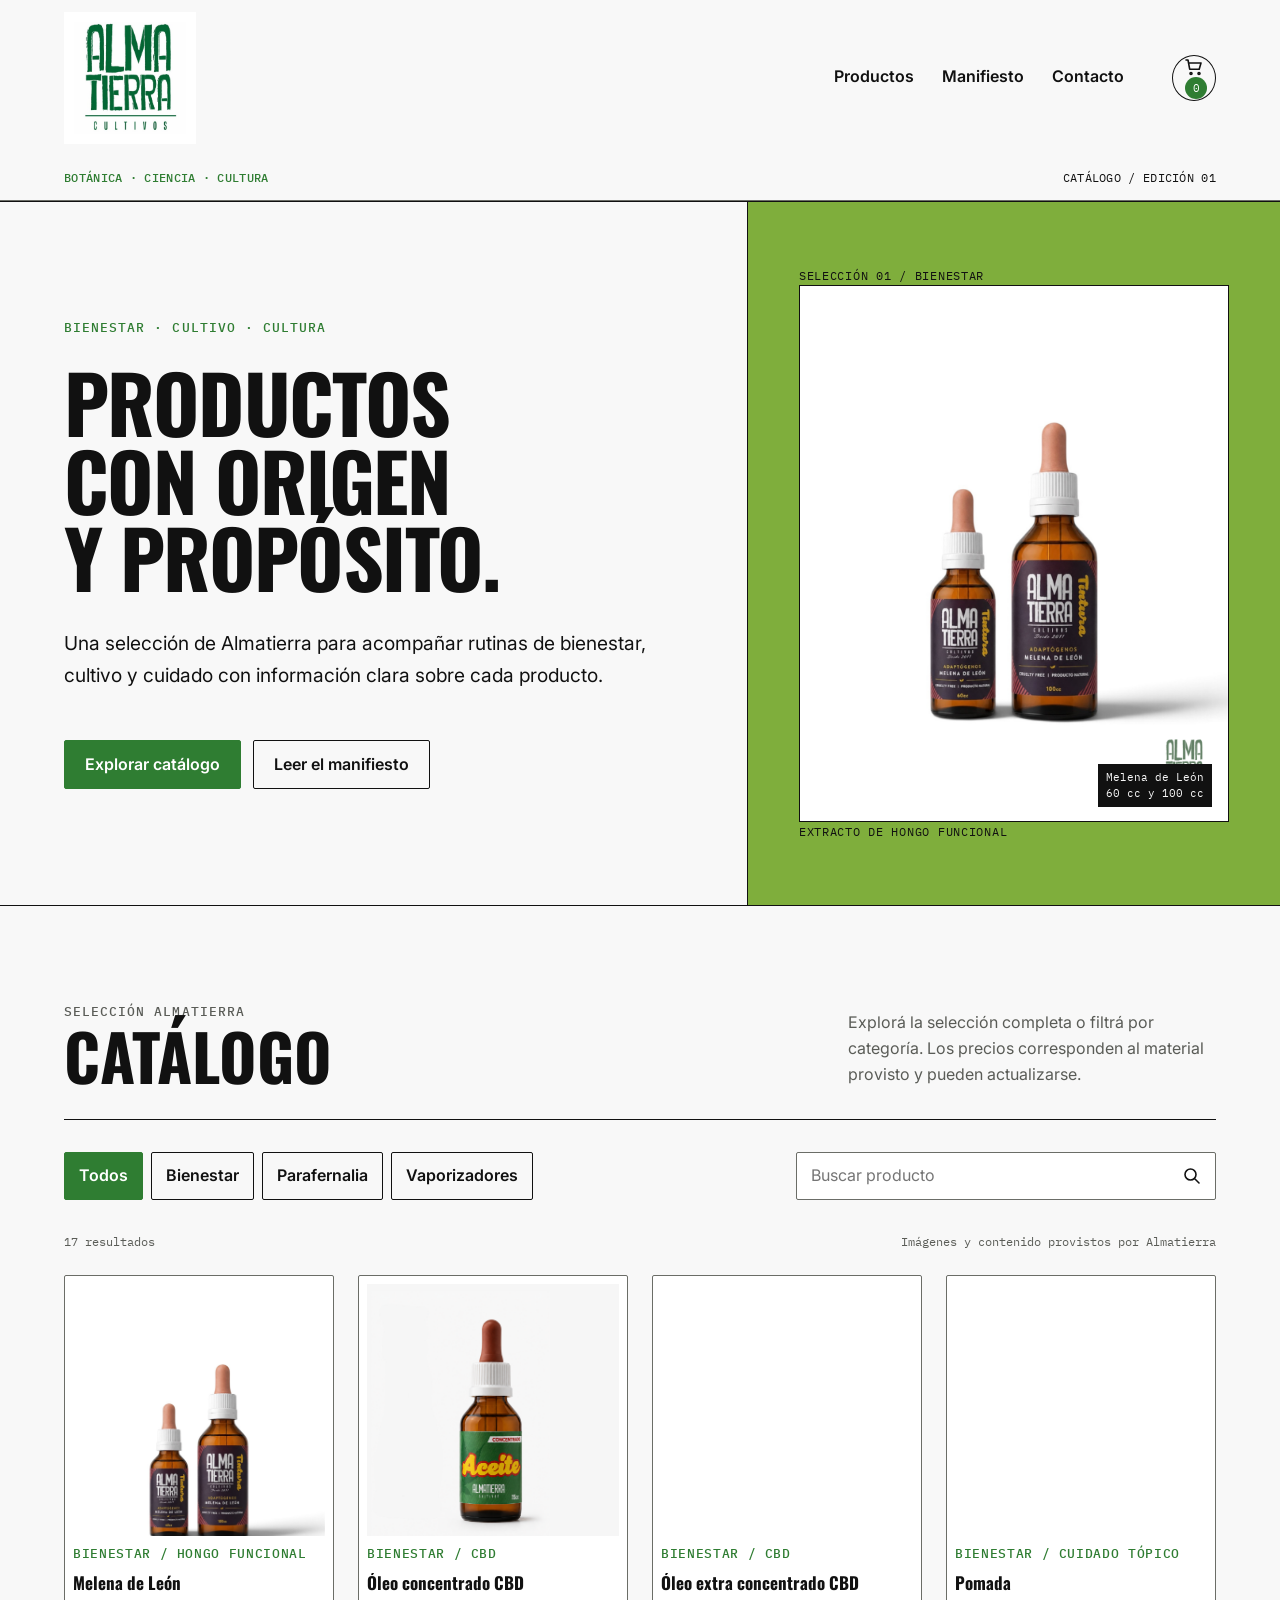
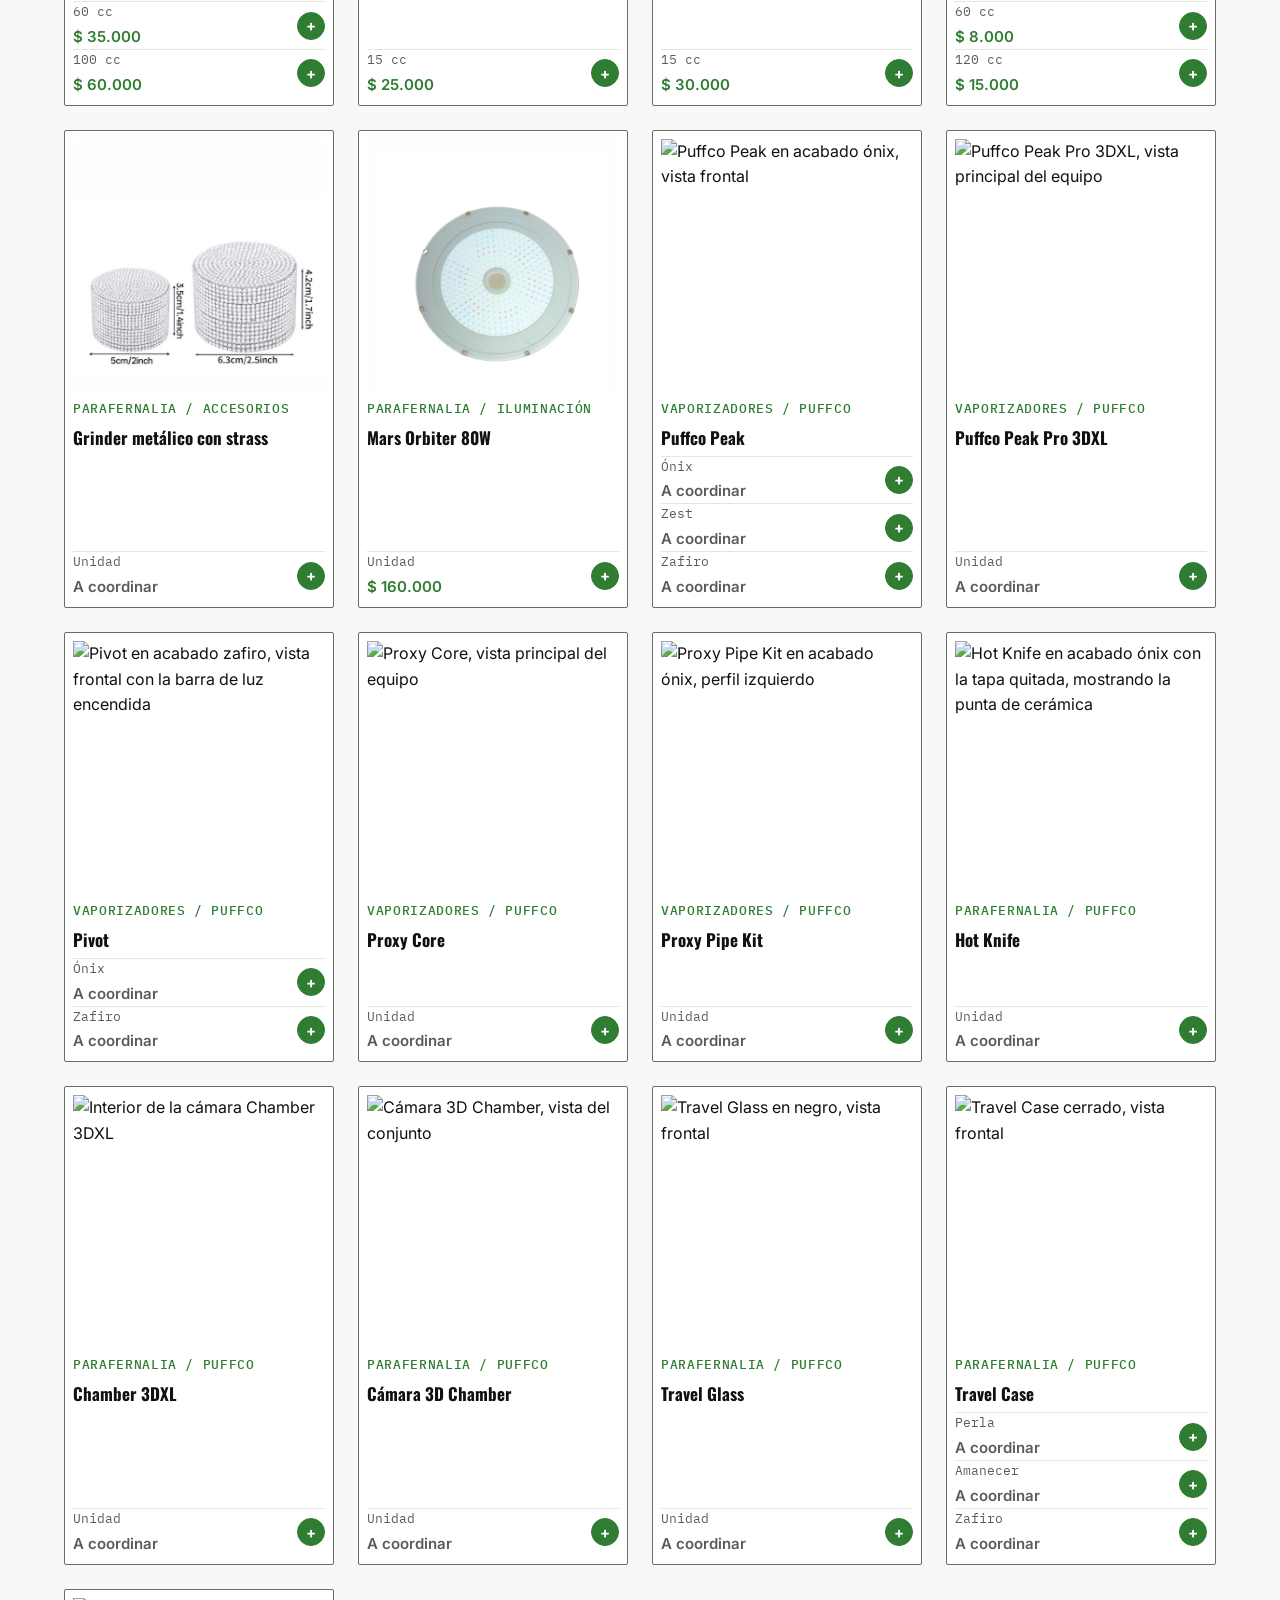
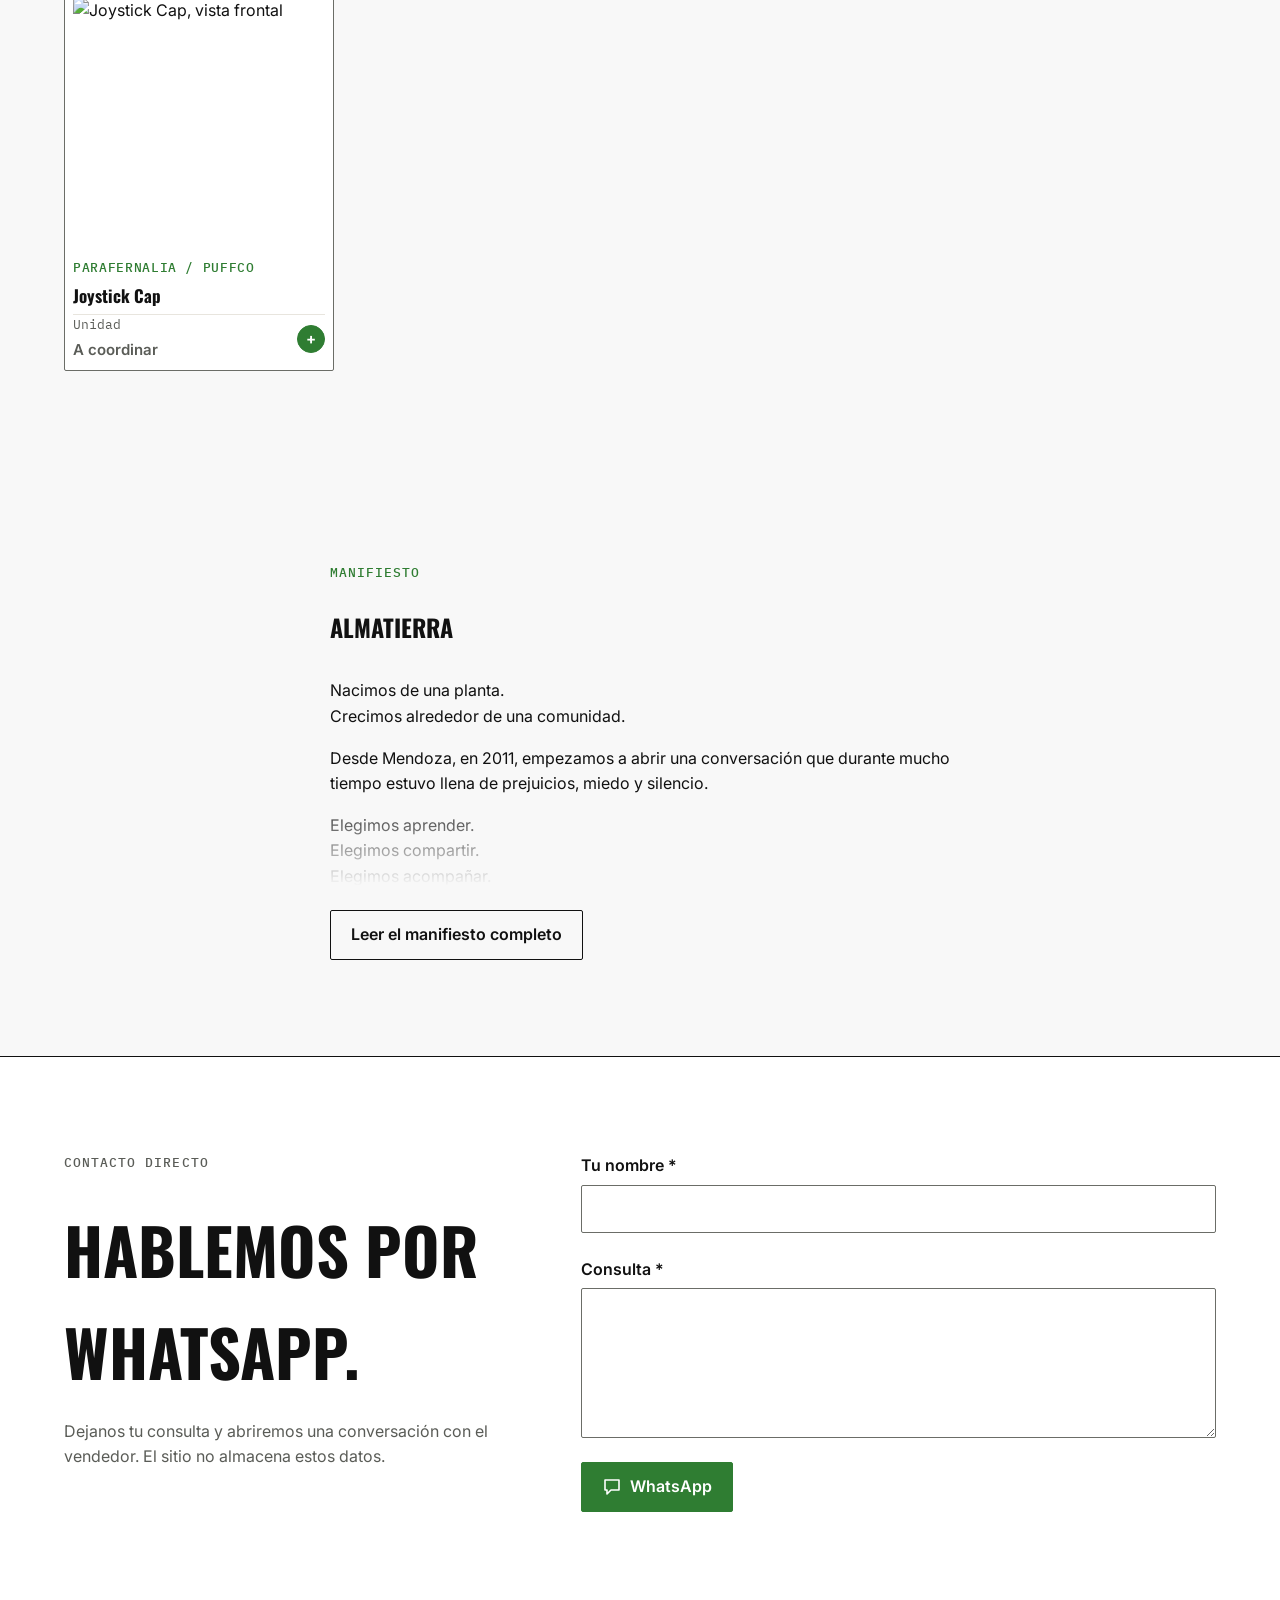
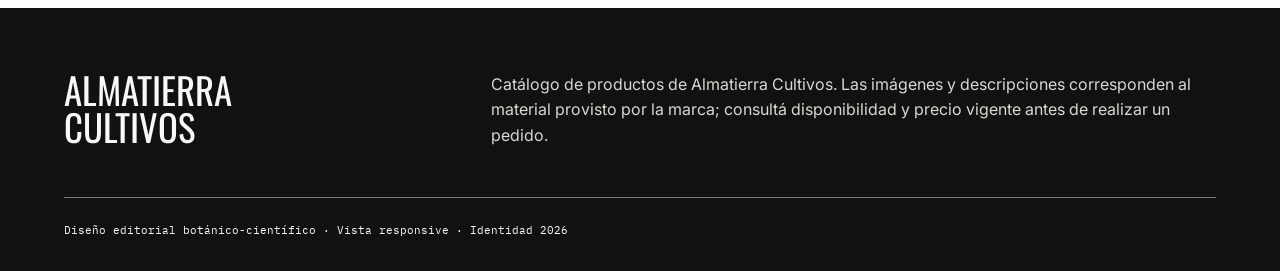
==== index.html @ f3682141 "feat(catalogo): compactar tarjetas y mover el detalle a un modal Densifica el catalogo al nivel del " ====
<!DOCTYPE html>
<html lang="es">
<head>
  <meta charset="utf-8">
  <meta name="viewport" content="width=device-width, initial-scale=1">
  <meta name="description" content="Catálogo de bienestar, cultivo y parafernalia de Almatierra Cultivos.">
  <title>Almatierra Cultivos — Catálogo</title>
  <link rel="icon" href="assets/almatierra-logo.jpg" type="image/jpeg">
  <link rel="preconnect" href="https://fonts.googleapis.com">
  <link rel="preconnect" href="https://fonts.gstatic.com" crossorigin>
  <link href="https://fonts.googleapis.com/css2?family=IBM+Plex+Mono:wght@400;500&family=Inter:wght@400;500;600&family=Oswald:wght@600;700&display=swap" rel="stylesheet">
  <style>
    :root {
      --brand: #2f7d32;
      --brand-hover: #266729;
      --brand-active: #1d5220;
      --brand-light: #7fae3c;
      --ink: #111111;
      --paper: #f8f8f8;
      --surface: #ffffff;
      --warm-gray: #e8e5de;
      --muted: #5a5c57;
      --border: #6b6d67;
      --focus: #2f7d32;
      --display: "Oswald", "Arial Narrow", sans-serif;
      --body: "Inter", system-ui, sans-serif;
      --mono: "IBM Plex Mono", ui-monospace, monospace;
      --container: 1280px;
      --space-1: 4px;
      --space-2: 8px;
      --space-3: 16px;
      --space-4: 24px;
      --space-5: 32px;
      --space-6: 48px;
      --space-7: 64px;
      --space-8: 96px;
      --radius: 2px;
    }

    *, *::before, *::after { box-sizing: border-box; }

    html { scroll-behavior: smooth; }

    body {
      margin: 0;
      min-width: 320px;
      color: var(--ink);
      background: var(--paper);
      font-family: var(--body);
      font-size: 16px;
      line-height: 1.6;
    }

    button, input { font: inherit; }
    button, a { -webkit-tap-highlight-color: transparent; }
    img { display: block; max-width: 100%; }
    a { color: inherit; }

    :focus-visible {
      outline: 3px solid var(--focus);
      outline-offset: 3px;
    }

    .skip-link {
      position: fixed;
      z-index: 100;
      top: 12px;
      left: 12px;
      padding: 10px 14px;
      color: #fff;
      background: var(--brand);
      transform: translateY(-160%);
    }

    .skip-link:focus { transform: translateY(0); }

    .container {
      width: min(calc(100% - 128px), var(--container));
      margin-inline: auto;
    }

    .site-header {
      position: relative;
      z-index: 20;
      border-bottom: 1px solid var(--ink);
      background: var(--paper);
    }

    .header-main {
      display: grid;
      grid-template-columns: 132px minmax(0, 1fr) auto;
      align-items: center;
      min-height: 156px;
      gap: var(--space-6);
    }

    .brand {
      display: block;
      width: 132px;
      height: 132px;
      padding: 10px;
      background: var(--surface);
    }

    .brand img {
      width: 100%;
      height: 100%;
      object-fit: contain;
    }

    .nav-wrap {
      display: flex;
      align-items: center;
      justify-content: flex-end;
      gap: var(--space-5);
      min-width: 0;
    }

    .primary-nav ul {
      display: flex;
      flex-wrap: wrap;
      align-items: center;
      gap: 8px 28px;
      margin: 0;
      padding: 0;
      list-style: none;
    }

    .primary-nav a {
      display: inline-flex;
      align-items: center;
      min-height: 44px;
      border-bottom: 2px solid transparent;
      font-weight: 600;
      text-decoration: none;
    }

    .primary-nav a:hover { border-bottom-color: var(--brand); }

    .header-actions {
      display: flex;
      align-items: center;
      gap: 8px;
    }

    .icon-button, .menu-button {
      display: inline-grid;
      place-items: center;
      min-width: 44px;
      min-height: 44px;
      border: 1px solid var(--ink);
      border-radius: 50%;
      color: var(--ink);
      background: transparent;
      cursor: pointer;
    }

    .icon-button:hover, .menu-button:hover { background: var(--warm-gray); }
    .menu-button { display: none; border-radius: var(--radius); }

    .cart-count {
      display: inline-grid;
      place-items: center;
      min-width: 22px;
      height: 22px;
      margin-left: 4px;
      padding-inline: 5px;
      border-radius: 999px;
      color: #fff;
      background: var(--brand);
      font-family: var(--mono);
      font-size: 11px;
      line-height: 1;
    }

    .edition-strip {
      border-bottom: 1px solid var(--border);
    }

    .edition-strip .container {
      display: flex;
      align-items: center;
      justify-content: space-between;
      min-height: 44px;
      gap: var(--space-3);
      font-family: var(--mono);
      font-size: 12px;
      letter-spacing: .025em;
      text-transform: uppercase;
    }

    .edition-mark { color: var(--brand); font-weight: 500; }

    .manifesto {
      display: grid;
      grid-template-columns: minmax(0, 7fr) minmax(280px, 5fr);
      min-height: 640px;
      border-bottom: 1px solid var(--ink);
    }

    .manifesto-copy {
      display: flex;
      flex-direction: column;
      justify-content: center;
      padding: var(--space-8) clamp(40px, 6vw, 96px) var(--space-8) max(64px, calc((100vw - var(--container)) / 2));
    }

    .eyebrow {
      margin: 0 0 var(--space-4);
      color: var(--brand);
      font-family: var(--mono);
      font-size: 13px;
      font-weight: 500;
      letter-spacing: .08em;
      text-transform: uppercase;
    }

    h1, h2, h3 {
      margin: 0;
      font-family: var(--display);
      text-wrap: balance;
    }

    h1 {
      max-width: 850px;
      font-size: clamp(3rem, 6.2vw, 6.6rem);
      line-height: .98;
      letter-spacing: -.02em;
      text-transform: uppercase;
    }

    .manifesto-lead {
      max-width: 700px;
      margin: var(--space-5) 0 0;
      font-size: clamp(1.05rem, 1.5vw, 1.3rem);
      line-height: 1.65;
      text-wrap: pretty;
    }

    .manifesto-actions {
      display: flex;
      flex-wrap: wrap;
      gap: 12px;
      margin-top: var(--space-6);
    }

    .button {
      display: inline-flex;
      align-items: center;
      justify-content: center;
      min-height: 48px;
      padding: 11px 20px;
      border: 1px solid var(--ink);
      border-radius: var(--radius);
      font-weight: 600;
      text-decoration: none;
      cursor: pointer;
    }

    .button-primary {
      border-color: var(--brand);
      color: #fff;
      background: var(--brand);
    }

    .button-primary:hover { border-color: var(--brand-hover); background: var(--brand-hover); }
    .button-primary:active { border-color: var(--brand-active); background: var(--brand-active); }
    .button-secondary { color: var(--ink); background: transparent; }
    .button-secondary:hover { background: var(--warm-gray); }

    .manifesto-plate {
      display: grid;
      grid-template-rows: auto 1fr auto;
      min-width: 0;
      padding: var(--space-7) clamp(28px, 4vw, 64px);
      color: var(--ink);
      background: var(--brand-light);
      border-left: 1px solid var(--ink);
    }

    .plate-index, .plate-caption {
      font-family: var(--mono);
      font-size: 12px;
      letter-spacing: .06em;
      text-transform: uppercase;
    }

    .specimen {
      position: relative;
      align-self: center;
      min-height: 350px;
      border: 1px solid var(--ink);
      background: var(--paper);
      overflow: hidden;
    }

    .specimen::before, .specimen::after {
      content: "";
      position: absolute;
      inset: 10% 50%;
      width: 1px;
      background: var(--ink);
      transform-origin: bottom;
    }

    .specimen::before { transform: rotate(28deg); }
    .specimen::after { transform: rotate(-31deg); }

    .specimen-rings {
      position: absolute;
      inset: 16% 12%;
      border: 1px solid var(--ink);
      border-radius: 50%;
    }

    .specimen-rings::before,
    .specimen-rings::after {
      content: "";
      position: absolute;
      border: 1px solid var(--ink);
      border-radius: 50%;
    }

    .specimen-rings::before { inset: 14%; }
    .specimen-rings::after { inset: 31%; }

    .specimen-label {
      position: absolute;
      right: 16px;
      bottom: 14px;
      max-width: 180px;
      margin: 0;
      padding: 6px 8px;
      color: var(--paper);
      background: var(--ink);
      font-family: var(--mono);
      font-size: 11px;
      line-height: 1.4;
    }

    .section { padding-block: var(--space-8); }

    .section-heading {
      display: grid;
      grid-template-columns: minmax(0, 8fr) minmax(240px, 4fr);
      align-items: end;
      gap: var(--space-6);
      padding-bottom: var(--space-5);
      border-bottom: 1px solid var(--ink);
    }

    .section-heading h2 {
      font-size: clamp(2.5rem, 5vw, 4.8rem);
      line-height: 1;
      text-transform: uppercase;
    }

    .section-heading p { margin: 0; color: var(--muted); text-wrap: pretty; }

    .catalog-toolbar {
      display: grid;
      grid-template-columns: minmax(0, 1fr) minmax(260px, 420px);
      gap: var(--space-4);
      margin-block: var(--space-5);
    }

    .categories {
      display: flex;
      flex-wrap: wrap;
      gap: 8px;
    }

    .category-button {
      min-height: 44px;
      padding: 8px 14px;
      border: 1px solid var(--ink);
      border-radius: var(--radius);
      color: var(--ink);
      background: transparent;
      font-weight: 600;
      cursor: pointer;
    }

    .category-button:hover { background: var(--warm-gray); }
    .category-button[aria-pressed="true"] { border-color: var(--brand); color: #fff; background: var(--brand); }

    .search-form { position: relative; }

    .search-form label { position: absolute; width: 1px; height: 1px; overflow: hidden; clip: rect(0 0 0 0); }
    .search-form input {
      width: 100%;
      min-height: 48px;
      padding: 10px 48px 10px 14px;
      border: 1px solid var(--border);
      border-radius: var(--radius);
      color: var(--ink);
      background: var(--surface);
    }

    .search-submit {
      position: absolute;
      top: 2px;
      right: 2px;
      display: grid;
      place-items: center;
      width: 44px;
      height: 44px;
      border: 0;
      color: var(--ink);
      background: transparent;
      cursor: pointer;
    }

    .search-submit:hover { background: var(--warm-gray); }

    .catalog-note {
      display: flex;
      justify-content: space-between;
      gap: var(--space-4);
      margin-bottom: var(--space-4);
      color: var(--muted);
      font-family: var(--mono);
      font-size: 12px;
    }

    [hidden] { display: none !important; }

    .product-grid {
      display: grid;
      grid-template-columns: repeat(4, minmax(0, 1fr));
      gap: var(--space-4);
    }

    @media (min-width: 1360px) {
      .product-grid { grid-template-columns: repeat(5, minmax(0, 1fr)); }
    }

    .product-card {
      position: relative;
      display: flex;
      flex-direction: column;
      gap: var(--space-2);
      min-width: 0;
      padding: var(--space-2);
      border: 1px solid var(--border);
      border-radius: var(--radius);
      background: var(--surface);
      transition: transform 160ms ease, border-color 160ms ease;
    }

    .product-card:hover { transform: translateY(-2px); border-color: var(--ink); }
    .product-card:focus-within { border-color: var(--ink); }

    /* Disparador estirado: cubre la tarjeta por debajo de los steppers,
       asi no hay interactivos anidados y el HTML sigue siendo valido. */
    .product-open {
      position: absolute;
      inset: 0;
      z-index: 0;
      border: 0;
      border-radius: var(--radius);
      background: transparent;
      cursor: pointer;
    }

    .product-media {
      position: relative;
      display: grid;
      place-items: center;
      aspect-ratio: 1 / 1;
      margin: 0;
      background: var(--surface);
      overflow: hidden;
    }

    .product-media img {
      width: 100%;
      height: 100%;
      min-width: 0;
      object-fit: contain;
      background: var(--surface);
    }

    .product-media figcaption {
      position: absolute;
      width: 1px;
      height: 1px;
      overflow: hidden;
      clip: rect(0 0 0 0);
      white-space: nowrap;
    }

    .product-meta {
      margin: 0;
      color: var(--brand);
      font-family: var(--mono);
      font-size: 13px;
      font-weight: 500;
      letter-spacing: .05em;
      text-transform: uppercase;
    }

    .product-name {
      display: -webkit-box;
      margin: 0;
      overflow: hidden;
      font-size: 1.0625rem;
      line-height: 1.18;
      text-transform: none;
      -webkit-box-orient: vertical;
      -webkit-line-clamp: 2;
      line-clamp: 2;
    }

    .product-specs,
    .product-variants {
      display: grid;
      margin: 0;
      padding: 0;
      color: var(--ink);
      list-style: none;
    }

    .product-specs {
      gap: 4px;
      margin-bottom: var(--space-4);
      font-family: var(--mono);
      font-size: 13px;
    }

    .product-variants { position: relative; z-index: 1; margin-top: auto; }

    .product-specs li {
      display: flex;
      align-items: center;
      justify-content: space-between;
      gap: 12px;
      min-height: 52px;
      border-bottom: 1px solid var(--warm-gray);
    }

    .variant-row {
      display: flex;
      align-items: center;
      justify-content: space-between;
      gap: 8px;
      min-height: 44px;
      border-top: 1px solid var(--warm-gray);
    }

    .variant-information { display: grid; gap: 2px; min-width: 0; }

    .variant-label {
      color: var(--muted);
      font-family: var(--mono);
      font-size: 13px;
    }

    .variant-price {
      color: var(--brand);
      font-size: 15px;
      font-weight: 600;
    }

    .variant-price.is-quote { color: var(--muted); }

    .variant-control {
      display: flex;
      flex: 0 0 auto;
      align-items: center;
      gap: 6px;
    }

    /* 28px a la vista, 44px de area tactil via ::before. */
    .quantity-button {
      position: relative;
      display: inline-grid;
      width: 28px;
      height: 28px;
      flex: 0 0 auto;
      place-items: center;
      border: 1px solid var(--brand);
      border-radius: 50%;
      color: #fff;
      background: var(--brand);
      font-family: var(--body);
      font-size: 15px;
      font-weight: 700;
      line-height: 1;
      cursor: pointer;
    }

    .quantity-button::before {
      content: "";
      position: absolute;
      inset: -8px;
    }

    .quantity-button:disabled {
      border-color: var(--warm-gray);
      color: var(--muted);
      background: var(--warm-gray);
      cursor: not-allowed;
    }

    .quantity-button:not(:disabled):hover { border-color: var(--brand-hover); background: var(--brand-hover); }

    .variant-quantity {
      min-width: 18px;
      font-family: var(--mono);
      font-size: 14px;
      font-weight: 700;
      text-align: center;
    }

    .product-quote-note {
      margin: 0;
      color: var(--muted);
      font-family: var(--mono);
      font-size: 13px;
    }

    .product-specimen::before,
    .product-specimen::after { display: none; }

    .product-specimen img {
      width: 100%;
      height: 100%;
      object-fit: contain;
      background: var(--surface);
    }

    .empty-state {
      padding: var(--space-6);
      border: 1px solid var(--ink);
      background: var(--surface);
      text-align: center;
    }

    .editorial-block {
      display: grid;
      grid-template-columns: 4fr 8fr;
      border-block: 1px solid var(--ink);
    }

    .editorial-index {
      padding: var(--space-7) var(--space-5);
      color: var(--ink);
      background: var(--brand-light);
      border-right: 1px solid var(--ink);
    }

    .editorial-index strong {
      display: block;
      font-family: var(--display);
      font-size: clamp(5rem, 10vw, 10rem);
      line-height: .8;
    }

    .editorial-index span { font-family: var(--mono); font-size: 12px; text-transform: uppercase; }

    .editorial-copy { padding: var(--space-7) clamp(28px, 6vw, 96px); }
    .editorial-copy h2 { font-size: clamp(2.5rem, 5vw, 5rem); line-height: 1; text-transform: uppercase; }
    .editorial-copy blockquote {
      max-width: 850px;
      margin: var(--space-5) 0 0;
      font-size: clamp(1.3rem, 2.1vw, 2rem);
      line-height: 1.45;
    }
    .editorial-copy cite { display: block; margin-top: var(--space-4); font-family: var(--mono); font-size: 12px; font-style: normal; text-transform: uppercase; }

    .contact-section { border-top: 1px solid var(--ink); background: var(--surface); }
    .contact-grid {
      display: grid;
      grid-template-columns: minmax(0, 5fr) minmax(320px, 7fr);
      gap: var(--space-7);
    }
    .contact-copy h2 { font-size: clamp(2.5rem, 5vw, 4.8rem); text-transform: uppercase; }
    .contact-copy p { max-width: 520px; color: var(--muted); }
    .contact-form { display: grid; gap: var(--space-4); }
    .contact-submit { justify-self: start; }
    .icon-action { display: inline-flex; align-items: center; justify-content: center; gap: 8px; }

    .site-footer {
      padding-block: var(--space-7) var(--space-5);
      color: var(--paper);
      background: var(--ink);
    }

    .footer-grid {
      display: grid;
      grid-template-columns: minmax(220px, 4fr) minmax(0, 8fr);
      gap: var(--space-7);
    }

    .footer-mark {
      font-family: var(--display);
      font-size: 2.3rem;
      line-height: 1;
      text-transform: uppercase;
    }

    .footer-copy { max-width: 700px; margin: 0; color: #d8d8d3; }
    .footer-meta { margin: var(--space-6) 0 0; padding-top: var(--space-4); border-top: 1px solid #777; font-family: var(--mono); font-size: 11px; }

    .cart-dialog {
      width: min(560px, calc(100% - 40px));
      max-height: calc(100dvh - 40px);
      margin: auto;
      padding: 0;
      border: 1px solid var(--ink);
      color: var(--ink);
      background: var(--surface);
      overflow: hidden;
    }

    .cart-dialog[open] { display: flex; flex-direction: column; }
    .cart-dialog::backdrop { background: rgb(17 17 17 / 52%); }
    .cart-dialog { box-shadow: 0 24px 60px rgb(17 17 17 / 22%); }

    .cart-group { margin-bottom: var(--space-4); }
    .cart-group:last-of-type { margin-bottom: 0; }

    .cart-group-title {
      margin: 0 0 var(--space-2);
      color: var(--muted);
      font-family: var(--mono);
      font-size: 13px;
      font-weight: 500;
      letter-spacing: .05em;
      text-transform: uppercase;
    }

    .cart-quote-total {
      margin: var(--space-2) 0 0;
      color: var(--muted);
      font-size: 15px;
    }

    /* ---------- modal de detalle ---------- */

    .product-dialog {
      width: min(760px, calc(100% - 40px));
      /* Altura fija: el modal mide igual para todos los productos, no salta
         entre uno de dos lineas y otro con notas y lista de incluye. */
      height: min(760px, calc(100dvh - 40px));
    }

    /* El h2 recibe el foco al abrir para que un lector de pantalla anuncie
       el producto; es tabindex=-1, no se alcanza con Tab, y el anillo verde
       sobre el titulo solo confunde. */
    #product-dialog-title:focus { outline: none; }

    /* Ninguna barra horizontal: lo que no entra se parte o se recorta. */
    .product-dialog .cart-dialog-body { overflow-x: hidden; }
    .product-dialog .cart-dialog-body * { overflow-wrap: anywhere; }
    .product-dialog-tagline {
      margin: 0 0 var(--space-3);
      color: var(--brand);
      font-size: 1.0625rem;
      font-weight: 600;
    }

    .product-dialog-description { margin: 0 0 var(--space-4); color: var(--muted); }

    .product-dialog-subtitle {
      margin: 0 0 var(--space-2);
      color: var(--muted);
      font-family: var(--mono);
      font-size: 13px;
      font-weight: 500;
      letter-spacing: .05em;
      text-transform: uppercase;
    }

    .product-includes,
    .product-notes {
      display: grid;
      gap: 6px;
      margin: 0 0 var(--space-4);
      padding-left: 18px;
    }

    .product-notes { color: var(--muted); font-size: 15px; }

    .product-dialog .product-quote-note {
      margin: 0 0 var(--space-3);
      padding: var(--space-2) var(--space-3);
      border-left: 2px solid var(--brand);
      background: var(--paper);
      font-size: 15px;
    }

    .product-dialog .product-variants { margin-bottom: 0; }

    /* ---------- carrusel ---------- */

    .product-gallery { display: grid; gap: var(--space-2); margin-bottom: var(--space-4); }

    .gallery-single,
    .gallery-track {
      /* Alto acotado: con aspect-ratio 1/1 la galeria crecia hasta el ancho
         del modal y se comia la pantalla. */
      height: 320px;
      margin: 0;
      border: 1px solid var(--warm-gray);
      background: var(--surface);
    }

    /* Flex, no grid: en grid la fila implicita se dimensiona con el alto
       natural de la imagen, el height:100% resolvia contra esa fila y la
       foto desbordaba la caja pisando el texto de abajo. Mismo motivo que
       en .gallery-track > li. */
    .gallery-single {
      display: flex;
      min-height: 0;
      align-items: center;
      justify-content: center;
      overflow: hidden;
    }

    .gallery-track {
      display: grid;
      grid-auto-flow: column;
      grid-auto-columns: 100%;
      /* Sin esto la fila implicita se dimensiona con el alto natural de la
         imagen y el height del track queda ignorado. */
      grid-auto-rows: 100%;
      padding: 0;
      overflow-x: auto;
      /* overflow-x:auto arrastra overflow-y a auto y aparece una barra vertical. */
      overflow-y: hidden;
      list-style: none;
      scroll-snap-type: x mandatory;
      scroll-behavior: smooth;
    }

    .gallery-track > li {
      /* Sin height:100% la imagen se dimensiona sola y desborda el track. */
      /* Flex y no grid: aca el height:100% de la imagen resuelve contra el
         alto definido del li. En grid resolvia contra la fila implicita,
         que se dimensiona con la imagen y volvia a desbordar. */
      display: flex;
      height: 100%;
      min-height: 0;
      min-width: 0;
      align-items: center;
      justify-content: center;
      scroll-snap-align: center;
    }

    /* La navegacion son los botones y los puntos; la barra sobra. */
    .gallery-track { scrollbar-width: none; }
    .gallery-track::-webkit-scrollbar { display: none; }

    .gallery-single img,
    .gallery-track img {
      width: 100%;
      max-height: 100%;
      height: 100%;
      object-fit: contain;
      background: var(--surface);
    }

    .gallery-nav { display: flex; align-items: center; justify-content: space-between; gap: 8px; }

    .gallery-button {
      display: inline-grid;
      min-width: 44px;
      min-height: 44px;
      place-items: center;
      border: 1px solid var(--brand);
      border-radius: var(--radius);
      color: var(--brand);
      background: var(--surface);
      cursor: pointer;
    }

    .gallery-button:hover { color: #fff; background: var(--brand); }

    .gallery-counter {
      margin: 0;
      color: var(--muted);
      font-family: var(--mono);
      font-size: 13px;
    }

    .gallery-dots { display: flex; flex-wrap: wrap; justify-content: center; }

    .gallery-dot {
      display: inline-grid;
      width: 44px;
      height: 44px;
      place-items: center;
      border: 0;
      background: transparent;
      cursor: pointer;
    }

    .gallery-dot::after {
      content: "";
      width: 8px;
      height: 8px;
      border: 1px solid var(--brand);
      border-radius: 50%;
      background: transparent;
    }

    .gallery-dot.is-active::after { background: var(--brand); }

    /* ---------- manifiesto ---------- */

    .manifesto-section .container { max-width: 62ch; }
    .manifesto-section h2 { margin-bottom: var(--space-5); text-transform: uppercase; }

    .manifesto-text {
      display: grid;
      gap: var(--space-3);
      overflow: hidden;
      transition: max-height 240ms ease;
    }

    /* El corte cae en la decima linea renderizada. El JS mide las cajas de
       linea reales (los espacios entre parrafos tambien ocupan) y escribe
       --manifesto-collapsed; esto es el respaldo sin JS. */
    .manifesto-section:not(.is-expanded) .manifesto-text {
      max-height: 256px;
      max-height: var(--manifesto-collapsed, calc(10 * 1lh));
      -webkit-mask-image: linear-gradient(to bottom, #000 55%, transparent 100%);
      mask-image: linear-gradient(to bottom, #000 55%, transparent 100%);
    }

    .manifesto-section.is-expanded .manifesto-text { max-height: none; }

    .manifesto-text p { margin: 0; text-wrap: pretty; }

    .manifesto-sign {
      font-family: var(--display);
      font-size: 1.25rem;
      letter-spacing: .04em;
      text-transform: uppercase;
    }

    .manifesto-sign span {
      color: var(--muted);
      font-family: var(--body);
      font-size: 15px;
      letter-spacing: normal;
      text-transform: none;
    }

    .manifesto-toggle { margin-top: var(--space-4); }

    .cart-dialog-header {
      display: grid;
      grid-template-columns: 1fr auto;
      gap: var(--space-4);
      align-items: start;
      padding: var(--space-5);
      border-bottom: 1px solid var(--ink);
    }

    .cart-dialog-header h2 {
      /* Escala con el viewport: a 42px fijos un nombre largo se comia un
         tercio del modal en el telefono. */
      margin-top: 4px;
      font-size: clamp(1.375rem, 5.5vw, 2.625rem);
      line-height: 1.1;
      text-transform: uppercase;
    }

    .cart-close-icon {
      display: inline-grid;
      width: 44px;
      height: 44px;
      place-items: center;
      border: 1px solid var(--ink);
      color: var(--ink);
      background: var(--paper);
    }

    .order-form { display: flex; min-height: 0; flex: 1 1 auto; flex-direction: column; }
    .cart-dialog-body { padding: var(--space-5); overflow-y: auto; }
    .cart-summary { margin: 0; font-weight: 600; }
    .cart-total { margin: var(--space-4) 0 0; color: var(--brand); font-size: 1.125rem; font-weight: 700; text-align: right; }

    .cart-items {
      display: grid;
      gap: 8px;
      margin: var(--space-4) 0;
      padding: 0;
      list-style: none;
    }

    .cart-items:empty { display: none; }

    .cart-items li {
      display: grid;
      grid-template-columns: minmax(0, 1fr) auto;
      gap: var(--space-3);
      align-items: center;
      padding-block: 10px;
      border-bottom: 1px solid var(--warm-gray);
    }

    .cart-item-copy { display: grid; gap: 4px; }
    .cart-item-name { font-weight: 700; }
    .cart-item-meta { color: var(--muted); font-size: .875rem; }
    .cart-clear-row { display: flex; justify-content: flex-end; margin-bottom: var(--space-4); }

    .cart-clear {
      min-height: 44px;
      padding: 0 var(--space-2);
      border: 0;
      color: var(--muted);
      background: transparent;
      font-family: var(--mono);
      font-size: 13px;
      text-decoration: underline;
      text-underline-offset: 3px;
      cursor: pointer;
    }

    .cart-clear:hover { color: var(--ink); }

    /* El carrito usa el mismo control que el catalogo y la ficha. */
    .cart-items .variant-control { flex: 0 0 auto; }

    .cart-disclaimer { margin: var(--space-4) 0 0; color: var(--muted); font-size: .875rem; }

    .order-fields {
      display: grid;
      gap: var(--space-3);
      margin-top: var(--space-5);
      padding-top: var(--space-5);
      border-top: 1px solid var(--ink);
    }

    .order-fields h3 { font-size: 1.5rem; text-transform: uppercase; }

    .form-field { display: grid; gap: 6px; }
    .form-field label { font-weight: 600; }
    .form-field input,
    .form-field textarea {
      width: 100%;
      min-height: 48px;
      padding: 10px 12px;
      border: 1px solid var(--border);
      border-radius: var(--radius);
      color: var(--ink);
      background: var(--surface);
      font: inherit;
    }

    .form-field textarea { min-height: 96px; resize: vertical; }
    .field-hint, .privacy-note { margin: 0; color: var(--muted); font-size: .8125rem; }

    .cart-dialog-actions {
      display: flex;
      gap: 12px;
      justify-content: flex-end;
      padding: var(--space-4) var(--space-5);
      border-top: 1px solid var(--ink);
      background: var(--paper);
    }

    .cart-dialog-actions button { min-height: 44px; }
    .cart-dialog-actions button:disabled { cursor: not-allowed; color: var(--muted); background: var(--warm-gray); }

    /* Acceso al carrito siempre a mano: el del encabezado se va con el
       scroll y el catalogo es largo. Solo aparece con algo adentro. */
    .cart-fab {
      position: fixed;
      z-index: 60;
      right: 24px;
      bottom: 24px;
      display: inline-grid;
      width: 56px;
      height: 56px;
      place-items: center;
      border: 1px solid var(--brand);
      border-radius: 50%;
      color: #fff;
      background: var(--brand);
      box-shadow: 0 12px 28px rgb(17 17 17 / 14%);
      cursor: pointer;
    }

    .cart-fab:hover { border-color: var(--brand-hover); background: var(--brand-hover); }

    .cart-fab-count {
      position: absolute;
      top: -4px;
      right: -4px;
      display: inline-grid;
      min-width: 22px;
      height: 22px;
      place-items: center;
      padding-inline: 5px;
      border: 1px solid var(--surface);
      border-radius: 999px;
      color: var(--ink);
      background: var(--surface);
      font-family: var(--mono);
      font-size: 11px;
      line-height: 1;
    }

    /* El aviso de "se agrego al carrito" comparte esquina con el boton. */
    body.has-cart-fab .status-message { bottom: 96px; }

    .status-message {
      position: fixed;
      z-index: 50;
      right: 24px;
      bottom: 24px;
      max-width: min(360px, calc(100vw - 48px));
      padding: 14px 16px;
      border: 1px solid var(--ink);
      color: var(--ink);
      background: var(--brand-light);
      opacity: 0;
      visibility: hidden;
      pointer-events: none;
      transform: translateY(150%);
      transition: opacity 180ms ease, transform 180ms ease, visibility 180ms ease;
    }

    .status-message.is-visible {
      opacity: 1;
      visibility: visible;
      transform: translateY(0);
    }

    @media (max-width: 1023px) {
      .container { width: min(calc(100% - 64px), var(--container)); }
      .header-main { grid-template-columns: 104px 1fr auto; min-height: 124px; gap: var(--space-4); }
      .brand { width: 104px; height: 104px; }
      .menu-button { display: inline-grid; }
      .nav-wrap { justify-content: flex-end; }
      .primary-nav {
        position: absolute;
        top: 100%;
        right: 32px;
        left: 32px;
        display: none;
        padding: var(--space-4);
        border: 1px solid var(--ink);
        background: var(--paper);
      }
      .primary-nav.is-open { display: block; }
      .primary-nav ul { display: grid; gap: 4px; }
      .primary-nav a { width: 100%; }
      .manifesto { grid-template-columns: 1fr; }
      .manifesto-copy { padding: var(--space-7) 32px; }
      .manifesto-plate { grid-template-columns: auto 1fr auto; grid-template-rows: none; align-items: center; gap: var(--space-4); border-top: 1px solid var(--ink); border-left: 0; }
      .specimen { width: min(100%, 440px); min-height: 320px; justify-self: center; }
      .product-grid { grid-template-columns: repeat(3, minmax(0, 1fr)); }
    }

    @media (max-width: 767px) {
      .container { width: min(calc(100% - 40px), var(--container)); }
      .header-main { grid-template-columns: 84px 1fr auto; min-height: 104px; gap: 12px; }
      .brand { width: 84px; height: 84px; padding: 6px; }
      .header-actions .label { position: absolute; width: 1px; height: 1px; overflow: hidden; }
      .primary-nav { right: 20px; left: 20px; }
      .edition-strip .container { align-items: flex-start; flex-direction: column; justify-content: center; padding-block: 8px; line-height: 1.4; }
      .manifesto-copy { padding: var(--space-7) 20px; }
      h1 { font-size: clamp(3rem, 15vw, 4.6rem); }
      .manifesto-plate { display: block; padding: var(--space-5) 20px; }
      .specimen { margin-block: var(--space-4); min-height: 280px; }
      .section { padding-block: var(--space-7); }
      .section-heading, .catalog-toolbar { grid-template-columns: 1fr; }
      .section-heading { gap: var(--space-4); }
      .categories { flex-wrap: nowrap; overflow-x: auto; padding: 3px 3px 8px; }
      .category-button { width: auto; flex: 0 0 auto; }
      .catalog-note { flex-direction: column; gap: 4px; }
      .product-grid { grid-template-columns: repeat(2, minmax(0, 1fr)); gap: var(--space-3); }
      .editorial-block { grid-template-columns: 1fr; }
      .editorial-index { padding: var(--space-5) 20px; border-right: 0; border-bottom: 1px solid var(--ink); }
      .editorial-index strong { font-size: 5rem; }
      .editorial-copy { padding: var(--space-7) 20px; }
      .footer-grid { grid-template-columns: 1fr; gap: var(--space-5); }
      .contact-grid { grid-template-columns: 1fr; gap: var(--space-5); }
      .contact-submit { width: 100%; }
      .cart-dialog-header, .cart-dialog-body { padding: var(--space-4); }
      .cart-dialog-header { gap: var(--space-3); }
      .cart-dialog-actions { display: grid; grid-template-columns: 1fr; padding: var(--space-4); }
      .cart-dialog-actions button { width: 100%; }

      /* En el telefono la ficha se queda con una sola accion. "Seguir" sobra:
         la X del encabezado, Escape y el clic afuera ya cierran. El carrito
         queda como icono; el nombre accesible lo da su aria-label. */
      .product-dialog .cart-dialog-actions { grid-template-columns: auto; justify-content: end; }
      .product-dialog .cart-dialog-actions .product-dialog-close { display: none; }
      .product-dialog .cart-dialog-actions #product-dialog-cart { width: auto; min-width: 44px; min-height: 44px; padding: 0 var(--space-3); }
      .product-dialog .cart-dialog-actions #product-dialog-cart span { display: none; }
      .status-message { right: 20px; bottom: 20px; max-width: calc(100vw - 40px); }
      body.has-cart-fab .status-message { bottom: 92px; }
      .cart-fab { right: 20px; bottom: 20px; }
    }

    @media (max-width: 359px) {
      .header-main { grid-template-columns: 76px 1fr auto; }
      .brand { width: 76px; height: 76px; }
      .header-actions { gap: 4px; }
      .icon-button, .menu-button { min-width: 44px; padding: 0; }
      .manifesto-actions .button { width: 100%; }
      .product-grid { grid-template-columns: 1fr; }
    }

    @media (prefers-reduced-motion: reduce) {
      html { scroll-behavior: auto; }
      *, *::before, *::after { scroll-behavior: auto !important; transition: none !important; animation: none !important; }
      .product-card:hover { transform: none; }
      .gallery-track { scroll-behavior: auto; }
      .manifesto-text { transition: none; }
    }
  </style>
</head>
<body>
  <a class="skip-link" href="#contenido">Saltar al contenido</a>

  <header class="site-header">
    <div class="container header-main">
      <a class="brand" href="#inicio" aria-label="Almatierra Cultivos — Inicio">
        <img src="assets/almatierra-logo.jpg" alt="Almatierra Cultivos">
      </a>

      <div class="nav-wrap">
        <nav class="primary-nav" id="primary-nav" aria-label="Navegación principal">
          <ul>
            <li><a href="#catalogo">Productos</a></li>
            <li hidden><a href="#cuaderno">Cuaderno</a></li>
            <li><a href="#manifiesto">Manifiesto</a></li>
            <li><a href="#contacto">Contacto</a></li>
          </ul>
        </nav>
      </div>

      <div class="header-actions">
        <button class="menu-button" type="button" aria-expanded="false" aria-controls="primary-nav">
          <span class="label">Menú</span>
          <svg width="20" height="20" viewBox="0 0 20 20" aria-hidden="true"><path d="M2 5h16M2 10h16M2 15h16" fill="none" stroke="currentColor" stroke-width="1.8"/></svg>
        </button>
        <button class="icon-button" type="button" aria-label="Abrir lista de consulta; 0 productos">
          <svg width="20" height="20" viewBox="0 0 20 20" aria-hidden="true"><path d="M2 3h2l1.7 9.2h9.5L17 6H5M8 16.5a1 1 0 1 1-2 0 1 1 0 0 1 2 0Zm8 0a1 1 0 1 1-2 0 1 1 0 0 1 2 0Z" fill="none" stroke="currentColor" stroke-width="1.6" stroke-linecap="round" stroke-linejoin="round"/></svg>
          <span class="cart-count" aria-hidden="true">0</span>
        </button>
      </div>
    </div>

    <div class="edition-strip">
      <div class="container">
        <span class="edition-mark">Botánica · Ciencia · Cultura</span>
        <span>Catálogo / Edición 01</span>
      </div>
    </div>
  </header>

  <main id="contenido">
    <section class="manifesto" id="inicio" aria-labelledby="manifesto-title">
      <div class="manifesto-copy">
        <p class="eyebrow">Bienestar · Cultivo · Cultura</p>
        <h1 id="manifesto-title">Productos con origen y propósito.</h1>
        <p class="manifesto-lead">Una selección de Almatierra para acompañar rutinas de bienestar, cultivo y cuidado con información clara sobre cada producto.</p>
        <div class="manifesto-actions">
          <a class="button button-primary" href="#catalogo">Explorar catálogo</a>
          <a class="button button-secondary" href="#manifiesto">Leer el manifiesto</a>
        </div>
      </div>

      <aside class="manifesto-plate" aria-label="Producto destacado">
        <span class="plate-index">Selección 01 / Bienestar</span>
        <div class="specimen product-specimen">
          <img src="assets/products/melena-de-leon.png" alt="Dos presentaciones de tintura de Melena de León de Almatierra" width="1080" height="1350">
          <p class="specimen-label">Melena de León<br>60 cc y 100 cc</p>
        </div>
        <span class="plate-caption">Extracto de hongo funcional</span>
      </aside>
    </section>

    <section class="section" id="catalogo" aria-labelledby="catalog-title">
      <div class="container">
        <div class="section-heading">
          <div>
            <p class="eyebrow">Selección Almatierra</p>
            <h2 id="catalog-title">Catálogo</h2>
          </div>
          <p>Explorá la selección completa o filtrá por categoría. Los precios corresponden al material provisto y pueden actualizarse.</p>
        </div>

        <div class="catalog-toolbar">
          <div class="categories" id="categories" role="group" aria-label="Filtrar por categoría"></div>

          <form class="search-form" role="search">
            <label for="product-search">Buscar en el catálogo</label>
            <input id="product-search" type="search" placeholder="Buscar producto" autocomplete="off">
            <button class="search-submit" type="submit" aria-label="Buscar">
              <svg width="20" height="20" viewBox="0 0 20 20" aria-hidden="true"><circle cx="8.5" cy="8.5" r="5.5" fill="none" stroke="currentColor" stroke-width="1.6"/><path d="m13 13 4 4" stroke="currentColor" stroke-width="1.6" stroke-linecap="round"/></svg>
            </button>
          </form>
        </div>

        <div class="catalog-note">
          <span id="result-count"></span>
          <span>Imágenes y contenido provistos por Almatierra</span>
        </div>

        <div class="product-grid" id="product-grid" aria-live="polite" aria-busy="true"></div>

        <template id="product-card-template">
          <article class="product-card">
            <figure class="product-media">
              <figcaption></figcaption>
            </figure>
            <p class="product-meta"></p>
            <h3 class="product-name">Producto</h3>
            <button class="product-open" type="button" aria-label="Ver detalle del producto"></button>
            <ul class="product-variants"></ul>
          </article>
        </template>

        <template id="variant-row-template">
          <li class="variant-row">
            <span class="variant-information">
              <span class="variant-label"></span>
              <strong class="variant-price"></strong>
            </span>
            <span class="variant-control">
              <button class="quantity-button variant-decrease" type="button" hidden>−</button>
              <output class="variant-quantity" hidden>0</output>
              <button class="quantity-button variant-increase" type="button">+</button>
            </span>
          </li>
        </template>

        <div class="empty-state" id="empty-state" hidden>
          <h3>No hay coincidencias</h3>
          <p>Probá con otro término o elegí “Todos”.</p>
        </div>
      </div>
    </section>

    <section class="editorial-block" id="cuaderno" aria-labelledby="editorial-title" hidden>
      <div class="editorial-index">
        <strong>02</strong>
        <span>Cuaderno / Ciencia y cultura</span>
      </div>
      <div class="editorial-copy">
        <p class="eyebrow">Conocer también es cuidar</p>
        <h2 id="editorial-title">Una interfaz para aprender mientras se cultiva.</h2>
        <blockquote>“La marca aparece como sello editorial, no como publicidad invasiva.”</blockquote>
        <cite>Manual de identidad digital · Principio rector</cite>
      </div>
    </section>

    <section class="section manifesto-section" id="manifiesto" aria-labelledby="manifesto-section-title">
      <div class="container">
        <p class="eyebrow">Manifiesto</p>
        <h2 id="manifesto-section-title">Almatierra</h2>

        <div class="manifesto-text" id="manifesto-text">
          <p>Nacimos de una planta.<br>Crecimos alrededor de una comunidad.</p>
          <p>Desde Mendoza, en 2011, empezamos a abrir una conversación que durante mucho tiempo estuvo llena de prejuicios, miedo y silencio.</p>
          <p>Elegimos aprender.<br>Elegimos compartir.<br>Elegimos acompañar.</p>
          <p>Creemos en el cannabis como herramienta terapéutica y en el conocimiento como una forma de libertad.</p>
          <p>Pero también creemos en algo más grande: que nadie debería transitar solo aquello que puede transformar su bienestar.</p>
          <p>Por eso hacemos comunidad.<br>Educamos.<br>Investigamos.<br>Escuchamos.<br>Aprendemos.</p>
          <p>Sin milagros. Sin recetas mágicas. Sin humo.</p>
          <p>Con información, experiencia y respeto por cada historia.</p>
          <p>Almatierra es una forma de mirar la planta, pero también una forma de mirar a las personas.</p>
          <p>Porque el bienestar no es una fórmula.<br>Es un camino.</p>
          <p>Y queremos recorrerlo juntos.</p>
          <p class="manifesto-sign">Almatierra<br><span>Cannabis, cultura y bienestar consciente.</span></p>
        </div>

        <button class="button button-secondary manifesto-toggle" id="manifesto-toggle" type="button" aria-expanded="false" aria-controls="manifesto-text">Leer el manifiesto completo</button>
      </div>
    </section>
  <section class="section contact-section" id="contacto" aria-labelledby="contact-title">
    <div class="container contact-grid">
      <div class="contact-copy">
        <p class="eyebrow">Contacto directo</p>
        <h2 id="contact-title">Hablemos por WhatsApp.</h2>
        <p>Dejanos tu consulta y abriremos una conversación con el vendedor. El sitio no almacena estos datos.</p>
      </div>
      <form class="contact-form" id="contact-form">
        <div class="form-field">
          <label for="contact-name">Tu nombre <span aria-hidden="true">*</span></label>
          <input id="contact-name" name="contactName" type="text" autocomplete="name" required maxlength="80">
        </div>
        <div class="form-field">
          <label for="contact-message">Consulta <span aria-hidden="true">*</span></label>
          <textarea id="contact-message" name="contactMessage" required maxlength="700" rows="5"></textarea>
        </div>
        <button class="button button-primary icon-action contact-submit" type="submit" aria-label="Enviar consulta por WhatsApp">
          <svg width="20" height="20" viewBox="0 0 20 20" aria-hidden="true"><path d="M3 3h14v10H9l-4 4v-4H3V3Z" fill="none" stroke="currentColor" stroke-width="1.6" stroke-linejoin="round"/></svg>
          <span>WhatsApp</span>
        </button>
      </form>
    </div>
  </section>

  </main>

  <footer class="site-footer">
    <div class="container">
      <div class="footer-grid">
        <div class="footer-mark">Almatierra<br>Cultivos</div>
        <p class="footer-copy">Catálogo de productos de Almatierra Cultivos. Las imágenes y descripciones corresponden al material provisto por la marca; consultá disponibilidad y precio vigente antes de realizar un pedido.</p>
      </div>
      <p class="footer-meta">Diseño editorial botánico-científico · Vista responsive · Identidad 2026</p>
    </div>
  </footer>

  <dialog class="cart-dialog" id="cart-dialog" aria-labelledby="cart-title" aria-describedby="cart-disclaimer">
    <div class="cart-dialog-header">
      <div>
        <p class="eyebrow">Selección personal</p>
        <h2 id="cart-title">Carrito</h2>
      </div>
      <button class="cart-close cart-close-icon" type="button" aria-label="Cerrar lista de consulta">
        <svg width="20" height="20" viewBox="0 0 20 20" aria-hidden="true"><path d="M4 4l12 12M16 4 4 16" fill="none" stroke="currentColor" stroke-width="1.8" stroke-linecap="round"/></svg>
      </button>
    </div>
    <form class="order-form" id="whatsapp-order-form">
      <div class="cart-dialog-body">
        <p class="cart-summary" id="cart-summary" tabindex="-1">La lista de consulta está vacía.</p>

        <section class="cart-group" id="cart-priced-group" hidden aria-labelledby="cart-priced-title">
          <h3 class="cart-group-title" id="cart-priced-title">Con precio</h3>
          <ul class="cart-items" id="cart-items"></ul>
          <p class="cart-total" id="cart-total">Total: $0</p>
        </section>

        <section class="cart-group" id="cart-quote-group" hidden aria-labelledby="cart-quote-title">
          <h3 class="cart-group-title" id="cart-quote-title">A coordinar por WhatsApp</h3>
          <ul class="cart-items" id="cart-quote-items"></ul>
          <p class="cart-quote-total" id="cart-quote-total"></p>
        </section>

        <div class="cart-clear-row" id="cart-clear-row" hidden>
          <button class="cart-clear" id="cart-clear" type="button">Vaciar carrito</button>
        </div>
        <p class="cart-disclaimer" id="cart-disclaimer">La presentación, disponibilidad, entrega y forma de pago se coordinan por WhatsApp.</p>

        <div class="order-fields">
          <h3>Datos del comprador</h3>
          <div class="form-field">
            <label for="buyer-name">Nombre <span aria-hidden="true">*</span></label>
            <input id="buyer-name" name="buyerName" type="text" autocomplete="name" required maxlength="80">
          </div>
          <div class="form-field">
            <label for="buyer-locality">Localidad o barrio</label>
            <input id="buyer-locality" name="buyerLocality" type="text" autocomplete="address-level2" maxlength="100">
          </div>
          <div class="form-field">
            <label for="buyer-comments">Comentarios</label>
            <textarea id="buyer-comments" name="buyerComments" maxlength="500" rows="3"></textarea>
            <p class="field-hint">No incluyas información sensible. Los detalles restantes se coordinan por WhatsApp.</p>
          </div>
          <p class="privacy-note">Estos datos se usan únicamente para preparar el mensaje en tu navegador; no se almacenan en este sitio.</p>
        </div>
      </div>
      <div class="cart-dialog-actions">
        <button class="button button-secondary icon-action cart-close" type="button" aria-label="Seguir explorando">
          <svg width="20" height="20" viewBox="0 0 20 20" aria-hidden="true"><path d="m12.5 4-6 6 6 6" fill="none" stroke="currentColor" stroke-width="1.8" stroke-linecap="round" stroke-linejoin="round"/></svg>
          <span>Seguir</span>
        </button>
        <button class="button button-primary icon-action whatsapp-submit" type="submit" disabled aria-label="Enviar pedido por WhatsApp">
          <svg width="20" height="20" viewBox="0 0 20 20" aria-hidden="true"><path d="M3 3h14v10H9l-4 4v-4H3V3Z" fill="none" stroke="currentColor" stroke-width="1.6" stroke-linejoin="round"/></svg>
          <span>WhatsApp</span>
        </button>
      </div>
    </form>
  </dialog>

  <dialog class="cart-dialog product-dialog" id="product-dialog" aria-labelledby="product-dialog-title">
    <div class="cart-dialog-header">
      <div>
        <p class="eyebrow" id="product-dialog-eyebrow"></p>
        <h2 id="product-dialog-title" tabindex="-1">Detalle del producto</h2>
      </div>
      <button class="product-dialog-close cart-close-icon" type="button" aria-label="Cerrar detalle del producto">
        <svg width="20" height="20" viewBox="0 0 20 20" aria-hidden="true"><path d="M4 4l12 12M16 4 4 16" fill="none" stroke="currentColor" stroke-width="1.8" stroke-linecap="round"/></svg>
      </button>
    </div>
    <div class="cart-dialog-body" id="product-dialog-body">
      <div class="product-gallery" id="product-gallery"></div>
      <p class="product-dialog-tagline" id="product-dialog-tagline" hidden></p>
      <p class="product-dialog-description" id="product-dialog-description"></p>
      <ul class="product-specs" id="product-dialog-specs" hidden></ul>
      <section id="product-dialog-includes-group" hidden aria-labelledby="product-dialog-includes-title">
        <h3 class="product-dialog-subtitle" id="product-dialog-includes-title">Incluye</h3>
        <ul class="product-includes" id="product-dialog-includes"></ul>
      </section>
      <ul class="product-notes" id="product-dialog-notes" hidden></ul>
      <p class="product-quote-note" id="product-dialog-quote-note" hidden></p>
      <section aria-labelledby="product-dialog-variants-title">
        <h3 class="product-dialog-subtitle" id="product-dialog-variants-title">Presentación</h3>
        <ul class="product-variants" id="product-dialog-variants"></ul>
      </section>
    </div>
    <div class="cart-dialog-actions">
      <button class="button button-secondary icon-action product-dialog-close" type="button" aria-label="Seguir explorando">
        <svg width="20" height="20" viewBox="0 0 20 20" aria-hidden="true"><path d="m12.5 4-6 6 6 6" fill="none" stroke="currentColor" stroke-width="1.8" stroke-linecap="round" stroke-linejoin="round"/></svg>
        <span>Seguir</span>
      </button>
      <button class="button button-primary icon-action" id="product-dialog-cart" type="button" aria-label="Ver el carrito">
        <svg width="20" height="20" viewBox="0 0 20 20" aria-hidden="true"><path d="M3 4h2l2 9h8l2-6H6" fill="none" stroke="currentColor" stroke-width="1.6" stroke-linecap="round" stroke-linejoin="round"/><circle cx="8.5" cy="16" r="1.2" fill="currentColor"/><circle cx="14.5" cy="16" r="1.2" fill="currentColor"/></svg>
        <span>Ver carrito</span>
      </button>
    </div>
  </dialog>

  <button class="cart-fab" id="cart-fab" type="button" hidden>
    <svg width="24" height="24" viewBox="0 0 20 20" aria-hidden="true"><path d="M3 4h2l2 9h8l2-6H6" fill="none" stroke="currentColor" stroke-width="1.6" stroke-linecap="round" stroke-linejoin="round"/><circle cx="8.5" cy="16" r="1.2" fill="currentColor"/><circle cx="14.5" cy="16" r="1.2" fill="currentColor"/></svg>
    <span class="cart-fab-count" id="cart-fab-count" aria-hidden="true">0</span>
  </button>

  <div class="status-message" id="status-message" role="status" aria-live="polite"></div>

  <script>
    (async () => {
      const CART_STORAGE_KEY = 'almatierra-cart-v1';

      const productGrid = document.querySelector('#product-grid');
      const productTemplate = document.querySelector('#product-card-template');
      const variantRowTemplate = document.querySelector('#variant-row-template');
      const categoriesGroup = document.querySelector('#categories');
      const emptyState = document.querySelector('#empty-state');
      const resultCount = document.querySelector('#result-count');

      /* ---------- datos ---------- */

      const loadJson = async (path) => {
        const response = await fetch(path);
        if (!response.ok) throw new Error(`No se pudo cargar ${path}.`);
        return response.json();
      };

      let config;
      let products;
      try {
        [config, products] = await Promise.all([loadJson('config.json'), loadJson('products.json')]);
      } catch (error) {
        productGrid.setAttribute('aria-busy', 'false');
        emptyState.hidden = false;
        emptyState.querySelector('h3').textContent = 'No se pudo cargar el catálogo';
        emptyState.querySelector('p').textContent = 'Refrescá la página o escribinos por WhatsApp.';
        console.error(error);
        return;
      }

      const labels = config.labels;
      const orderCopy = config.order;
      const sellerWhatsApp = config.whatsapp;

      const formatCurrency = (value) => new Intl.NumberFormat(config.currency.locale, {
        style: 'currency',
        currency: config.currency.code,
        maximumFractionDigits: 0,
      }).format(value);

      const productsById = new Map(products.map((product) => [product.id, product]));
      const variantItems = new Map();
      products.forEach((product) => {
        product.variants.forEach((variant) => {
          const itemId = `${product.id}--${variant.id}`;
          variantItems.set(itemId, {
            id: itemId,
            productId: product.id,
            productName: product.name,
            variantLabel: variant.label,
            unitPrice: variant.price ?? null,
          });
        });
      });

      /* ---------- carrito ---------- */

      const cartItems = new Map();

      const readStoredCart = () => {
        try {
          const raw = window.localStorage.getItem(CART_STORAGE_KEY);
          return raw ? JSON.parse(raw) : [];
        } catch (error) {
          return [];
        }
      };

      const writeStoredCart = () => {
        try {
          const payload = [...cartItems.values()].map((item) => ({ id: item.id, quantity: item.quantity }));
          window.localStorage.setItem(CART_STORAGE_KEY, JSON.stringify(payload));
        } catch (error) {
          /* almacenamiento bloqueado: el carrito sigue vivo solo en memoria */
        }
      };

      /* El precio nunca se toma de lo guardado: se rehidrata del catálogo,
         si no un carrito viejo cotizaría a precio viejo. */
      const restoreCart = () => {
        readStoredCart().forEach((entry) => {
          const catalogItem = variantItems.get(entry?.id);
          if (!catalogItem) return;
          const cap = catalogItem.unitPrice == null ? 1 : Infinity;
          const quantity = Math.min(cap, Math.max(0, Math.floor(Number(entry.quantity) || 0)));
          if (quantity > 0) cartItems.set(catalogItem.id, { ...catalogItem, quantity });
        });
      };

      const getPricedUnits = () => [...cartItems.values()]
        .filter((item) => item.unitPrice != null)
        .reduce((total, item) => total + item.quantity, 0);
      const getQuoteUnits = () => [...cartItems.values()]
        .filter((item) => item.unitPrice == null)
        .reduce((total, item) => total + item.quantity, 0);
      const getTotalUnits = () => getPricedUnits() + getQuoteUnits();
      const getTotalPrice = () => [...cartItems.values()]
        .reduce((total, item) => total + ((item.unitPrice ?? 0) * item.quantity), 0);

      /* ---------- variedades ---------- */

      /* Un unico constructor del control: catalogo, ficha y carrito usan el
         mismo marcado y el mismo data-item-id, asi updateVariantControl los
         sincroniza a los tres sin codigo extra. */
      const buildVariantControl = (itemId, productName, variantLabel) => {
        const row = variantRowTemplate.content.firstElementChild.cloneNode(true);
        const control = row.querySelector('.variant-control');
        control.dataset.itemId = itemId;
        control.querySelector('.variant-decrease').setAttribute('aria-label', `Quitar una unidad de ${productName}, ${variantLabel}`);
        control.querySelector('.variant-quantity').setAttribute('aria-label', `Cantidad de ${productName}, ${variantLabel}`);
        control.querySelector('.variant-increase').setAttribute('aria-label', `Agregar ${productName}, ${variantLabel}`);
        return control;
      };

      const buildVariantRow = (product, variant) => {
        const itemId = `${product.id}--${variant.id}`;
        const row = variantRowTemplate.content.firstElementChild.cloneNode(true);
        const label = row.querySelector('.variant-label');
        const price = row.querySelector('.variant-price');
        const control = row.querySelector('.variant-control');
        const decrease = row.querySelector('.variant-decrease');
        const quantity = row.querySelector('.variant-quantity');
        const increase = row.querySelector('.variant-increase');

        control.dataset.itemId = itemId;
        label.textContent = variant.label;

        if (variant.price == null) {
          price.textContent = labels.quotePrice;
          price.classList.add('is-quote');
          price.title = labels.quoteNote;
        } else {
          price.textContent = formatCurrency(variant.price);
        }

        decrease.setAttribute('aria-label', `Quitar ${product.name}, ${variant.label}`);
        quantity.setAttribute('aria-label', `Cantidad de ${product.name}, ${variant.label}`);
        increase.setAttribute('aria-label', `Agregar ${product.name}, ${variant.label}`);
        return row;
      };

      /* Recorre TODAS las instancias del mismo itemId: así la tarjeta y el
         modal quedan sincronizados sin código extra. */
      const updateVariantControl = (itemId) => {
        const catalogItem = variantItems.get(itemId);
        const quantity = cartItems.get(itemId)?.quantity || 0;
        const isQuote = catalogItem?.unitPrice == null;

        document.querySelectorAll(`.variant-control[data-item-id="${itemId}"]`).forEach((control) => {
          const decrease = control.querySelector('.variant-decrease');
          const output = control.querySelector('.variant-quantity');
          const increase = control.querySelector('.variant-increase');

          /* El foco vive en el "−" que está por ocultarse: moverlo antes,
             si no cae al body y el teclado pierde el lugar. */
          if (quantity === 0 && document.activeElement === decrease) increase.focus();

          output.value = String(quantity);
          output.textContent = String(quantity);
          decrease.hidden = quantity === 0;
          output.hidden = quantity === 0;
          increase.disabled = isQuote && quantity >= 1;
          increase.title = increase.disabled ? labels.quoteCapReached : '';
        });
      };

      const adjustItem = (itemId, change, restoreCartFocus = false) => {
        const catalogItem = variantItems.get(itemId);
        if (!catalogItem) return;
        const currentItem = cartItems.get(itemId);
        const cap = catalogItem.unitPrice == null ? 1 : Infinity;
        const nextQuantity = Math.min(cap, Math.max(0, (currentItem?.quantity || 0) + change));

        if (nextQuantity === 0) cartItems.delete(itemId);
        else cartItems.set(itemId, { ...catalogItem, quantity: nextQuantity });

        updateVariantControl(itemId);
        renderCart();

        if (restoreCartFocus) {
          /* La linea pudo desaparecer del listado: si ya no esta, el foco va
             al resumen en vez de caer al body. */
          const replacement = cartDialog
            .querySelector(`.variant-control[data-item-id="${itemId}"] .variant-decrease:not([hidden])`);
          (replacement || cartSummary).focus();
        }
      };

      /* ---------- tarjetas ---------- */

      products.forEach((product) => {
        const card = productTemplate.content.firstElementChild.cloneNode(true);
        const media = card.querySelector('.product-media');
        const variants = card.querySelector('.product-variants');
        const open = card.querySelector('.product-open');
        const [cover] = product.images;

        card.dataset.category = product.category;
        card.dataset.productId = product.id;
        /* La descripción ya no vive en la tarjeta: sin esto la búsqueda se
           degrada en silencio al dejar de matchear contra textContent. */
        card.dataset.search = [
          product.name,
          product.searchTerms,
          product.tagline,
          product.description,
          product.brand,
          product.categoryLabel,
          product.type,
        ].filter(Boolean).join(' ');

        const image = document.createElement('img');
        image.src = cover.src;
        image.alt = cover.alt;
        image.loading = 'lazy';
        image.decoding = 'async';
        media.insertBefore(image, media.lastElementChild);
        media.querySelector('figcaption').textContent = product.caption || product.name;

        card.querySelector('.product-meta').textContent = product.brand
          ? `${product.categoryLabel} / ${product.brand}`
          : `${product.categoryLabel} / ${product.type}`;
        card.querySelector('.product-name').textContent = product.name;

        open.setAttribute('aria-label', `Ver detalle de ${product.name}`);
        open.dataset.productId = product.id;

        variants.setAttribute('aria-label', `${product.variantGroupLabel || labels.variantGroupFallback} de ${product.name}`);
        product.variants.forEach((variant) => variants.append(buildVariantRow(product, variant)));

        productGrid.append(card);
      });

      productGrid.dataset.rendered = 'true';
      productGrid.setAttribute('aria-busy', 'false');

      /* ---------- filtros derivados de los datos ---------- */

      const categories = [];
      products.forEach((product) => {
        if (!categories.some((entry) => entry.id === product.category)) {
          categories.push({ id: product.category, label: product.categoryLabel });
        }
      });

      [{ id: 'all', label: labels.allCategories }, ...categories].forEach((category, index) => {
        const button = document.createElement('button');
        button.type = 'button';
        button.className = 'category-button';
        button.dataset.filter = category.id;
        button.setAttribute('aria-pressed', String(index === 0));
        button.textContent = category.label;
        categoriesGroup.append(button);
      });

      /* ---------- referencias del resto de la página ---------- */

      const menuButton = document.querySelector('.menu-button');
      const navigation = document.querySelector('.primary-nav');
      const firstNavLink = navigation.querySelector('a');
      const categoryButtons = [...document.querySelectorAll('.category-button')];
      const productCards = [...document.querySelectorAll('.product-card')];
      const searchForm = document.querySelector('.search-form');
      const search = document.querySelector('#product-search');
      const cartButton = document.querySelector('.icon-button[aria-label^="Abrir lista de consulta"]');
      const cartCount = document.querySelector('.cart-count');
      const cartDialog = document.querySelector('#cart-dialog');
      const cartSummary = document.querySelector('#cart-summary');
      const cartTotal = document.querySelector('#cart-total');
      const cartItemsList = document.querySelector('#cart-items');
      const cartQuoteList = document.querySelector('#cart-quote-items');
      const cartQuoteTotal = document.querySelector('#cart-quote-total');
      const cartPricedGroup = document.querySelector('#cart-priced-group');
      const cartQuoteGroup = document.querySelector('#cart-quote-group');
      const cartFab = document.querySelector('#cart-fab');
      const cartFabCount = document.querySelector('#cart-fab-count');
      const cartClear = document.querySelector('#cart-clear');
      const cartClearRow = document.querySelector('#cart-clear-row');
      const cartCloseButtons = [...document.querySelectorAll('.cart-close')];
      const orderForm = document.querySelector('#whatsapp-order-form');
      const contactForm = document.querySelector('#contact-form');
      const whatsappSubmit = document.querySelector('.whatsapp-submit');
      const status = document.querySelector('#status-message');

      const productDialog = document.querySelector('#product-dialog');
      const productDialogTitle = document.querySelector('#product-dialog-title');
      const productDialogEyebrow = document.querySelector('#product-dialog-eyebrow');
      const productDialogTagline = document.querySelector('#product-dialog-tagline');
      const productDialogDescription = document.querySelector('#product-dialog-description');
      const productDialogSpecs = document.querySelector('#product-dialog-specs');
      const productDialogIncludes = document.querySelector('#product-dialog-includes');
      const productDialogIncludesGroup = document.querySelector('#product-dialog-includes-group');
      const productDialogNotes = document.querySelector('#product-dialog-notes');
      const productDialogQuoteNote = document.querySelector('#product-dialog-quote-note');
      const productDialogVariants = document.querySelector('#product-dialog-variants');
      const productDialogVariantsTitle = document.querySelector('#product-dialog-variants-title');
      const productDialogCart = document.querySelector('#product-dialog-cart');
      const productGallery = document.querySelector('#product-gallery');

      let activeCategory = 'all';
      let statusTimer;
      let galleryObserver;

      const normalizeSearch = (value) => value
        .normalize('NFD')
        .replace(/[̀-ͯ]/g, '')
        .toLocaleLowerCase('es');

      const prefersReducedMotion = () => window.matchMedia('(prefers-reduced-motion: reduce)').matches;

      /* ---------- render del carrito ---------- */

      const buildCartItem = (cartItem) => {
        const item = document.createElement('li');
        const copy = document.createElement('span');
        const productName = document.createElement('strong');
        const productMeta = document.createElement('span');
        copy.className = 'cart-item-copy';
        productName.className = 'cart-item-name';
        productMeta.className = 'cart-item-meta';

        productName.textContent = `${cartItem.productName} · ${cartItem.variantLabel}`;
        productMeta.textContent = cartItem.unitPrice == null
          ? `${cartItem.quantity} ${cartItem.quantity === 1 ? 'unidad' : 'unidades'} · ${labels.quotePrice}`
          : `${cartItem.quantity} × ${formatCurrency(cartItem.unitPrice)} · ${formatCurrency(cartItem.unitPrice * cartItem.quantity)}`;

        copy.append(productName, productMeta);
        item.append(copy, buildVariantControl(cartItem.id, cartItem.productName, cartItem.variantLabel));
        return item;
      };

      const renderCart = () => {
        const priced = [...cartItems.values()].filter((item) => item.unitPrice != null);
        const quoted = [...cartItems.values()].filter((item) => item.unitPrice == null);
        const pricedUnits = getPricedUnits();
        const quoteUnits = getQuoteUnits();
        const count = getTotalUnits();

        cartCount.textContent = String(count);
        cartButton.setAttribute('aria-label', `Abrir lista de consulta; ${count} ${count === 1 ? 'unidad' : 'unidades'}`);
        cartSummary.textContent = count === 0
          ? labels.emptyCart
          : `${count} ${count === 1 ? 'unidad agregada' : 'unidades agregadas'} al carrito.`;

        cartFab.hidden = count === 0;
        cartFabCount.textContent = String(count);
        cartFab.setAttribute('aria-label', `Abrir el carrito; ${count} ${count === 1 ? 'unidad' : 'unidades'}`);
        document.body.classList.toggle('has-cart-fab', count > 0);

        cartClearRow.hidden = count === 0;
        cartPricedGroup.hidden = priced.length === 0;
        cartQuoteGroup.hidden = quoted.length === 0;

        cartItemsList.replaceChildren(...priced.map(buildCartItem));
        cartQuoteList.replaceChildren(...quoted.map(buildCartItem));

        /* Los controles del carrito se recrean en cada render: hay que
           devolverles el estado. */
        cartItems.forEach((item) => updateVariantControl(item.id));

        cartTotal.textContent = `${pricedUnits} ${pricedUnits === 1 ? 'unidad' : 'unidades'} · Total: ${formatCurrency(getTotalPrice())}`;
        cartQuoteTotal.textContent = `${quoteUnits} ${quoteUnits === 1 ? 'unidad' : 'unidades'} sin precio. ${labels.quoteNote}`;

        whatsappSubmit.disabled = count === 0;
        writeStoredCart();
      };

      /* ---------- filtros ---------- */

      const applyFilters = () => {
        const query = normalizeSearch(search.value.trim());
        let visible = 0;

        productCards.forEach((card) => {
          const matchesCategory = activeCategory === 'all' || card.dataset.category === activeCategory;
          const matchesSearch = !query || normalizeSearch(card.dataset.search).includes(query);
          const shouldShow = matchesCategory && matchesSearch;
          card.hidden = !shouldShow;
          if (shouldShow) visible += 1;
        });

        resultCount.textContent = `${visible} ${visible === 1 ? 'resultado' : 'resultados'}`;
        emptyState.hidden = visible !== 0;
      };

      /* ---------- carrusel del modal ---------- */

      const clearGallery = () => {
        if (galleryObserver) {
          galleryObserver.disconnect();
          galleryObserver = undefined;
        }
        productGallery.replaceChildren();
      };

      const buildGallery = (product) => {
        clearGallery();
        const images = product.images;

        if (images.length === 1) {
          const figure = document.createElement('figure');
          const image = document.createElement('img');
          figure.className = 'gallery-single';
          image.src = images[0].src;
          image.alt = images[0].alt;
          image.loading = 'eager';
          image.decoding = 'async';
          figure.append(image);
          productGallery.append(figure);
          return;
        }

        const track = document.createElement('ul');
        track.className = 'gallery-track';
        track.tabIndex = 0;
        track.setAttribute('role', 'group');
        track.setAttribute('aria-roledescription', 'carrusel');
        track.setAttribute('aria-label', `Imágenes de ${product.name}`);

        images.forEach((image, index) => {
          const slide = document.createElement('li');
          const element = document.createElement('img');
          element.src = image.src;
          element.alt = image.alt;
          element.loading = index === 0 ? 'eager' : 'lazy';
          element.decoding = 'async';
          if (index === 0) element.fetchPriority = 'high';
          slide.append(element);
          track.append(slide);
        });

        const nav = document.createElement('div');
        nav.className = 'gallery-nav';

        const previous = document.createElement('button');
        const next = document.createElement('button');
        const counter = document.createElement('p');
        const dots = document.createElement('div');

        previous.type = 'button';
        previous.className = 'gallery-button';
        previous.setAttribute('aria-label', 'Imagen anterior');
        previous.innerHTML = '<svg width="20" height="20" viewBox="0 0 20 20" aria-hidden="true"><path d="m12.5 4-6 6 6 6" fill="none" stroke="currentColor" stroke-width="1.8" stroke-linecap="round" stroke-linejoin="round"/></svg>';

        next.type = 'button';
        next.className = 'gallery-button';
        next.setAttribute('aria-label', 'Imagen siguiente');
        next.innerHTML = '<svg width="20" height="20" viewBox="0 0 20 20" aria-hidden="true"><path d="m7.5 4 6 6-6 6" fill="none" stroke="currentColor" stroke-width="1.8" stroke-linecap="round" stroke-linejoin="round"/></svg>';

        counter.className = 'gallery-counter';
        counter.setAttribute('aria-live', 'polite');
        counter.textContent = `1 / ${images.length}`;

        dots.className = 'gallery-dots';
        const dotButtons = [];
        if (images.length <= 8) {
          images.forEach((image, index) => {
            const dot = document.createElement('button');
            dot.type = 'button';
            dot.className = 'gallery-dot';
            dot.setAttribute('aria-label', `Ver imagen ${index + 1} de ${images.length}`);
            dot.addEventListener('click', () => {
              track.children[index].scrollIntoView({
                behavior: prefersReducedMotion() ? 'auto' : 'smooth',
                inline: 'center',
                block: 'nearest',
              });
            });
            dotButtons.push(dot);
            dots.append(dot);
          });
        }

        const step = (direction) => track.scrollBy({
          left: direction * track.clientWidth,
          behavior: prefersReducedMotion() ? 'auto' : 'smooth',
        });
        previous.addEventListener('click', () => step(-1));
        next.addEventListener('click', () => step(1));

        nav.append(previous, counter, next);
        productGallery.append(track, nav);
        if (dotButtons.length) productGallery.append(dots);

        galleryObserver = new IntersectionObserver((entries) => {
          entries.forEach((entry) => {
            if (!entry.isIntersecting) return;
            const index = [...track.children].indexOf(entry.target);
            if (index < 0) return;
            counter.textContent = `${index + 1} / ${images.length}`;
            dotButtons.forEach((dot, dotIndex) => {
              dot.classList.toggle('is-active', dotIndex === index);
              dot.setAttribute('aria-current', dotIndex === index ? 'true' : 'false');
            });
          });
        }, { root: track, threshold: 0.6 });
        [...track.children].forEach((slide) => galleryObserver.observe(slide));
        dotButtons.forEach((dot, index) => {
          dot.classList.toggle('is-active', index === 0);
          dot.setAttribute('aria-current', index === 0 ? 'true' : 'false');
        });
      };

      /* ---------- modal de producto ---------- */

      const fillList = (list, values, group) => {
        const entries = values || [];
        list.replaceChildren(...entries.map((value) => {
          const item = document.createElement('li');
          item.textContent = value;
          return item;
        }));
        (group || list).hidden = entries.length === 0;
      };

      const openProductDialog = (productId) => {
        const product = productsById.get(productId);
        if (!product) return;

        productDialogEyebrow.textContent = product.brand
          ? `${product.categoryLabel} / ${product.brand}`
          : `${product.categoryLabel} / ${product.type}`;
        productDialogTitle.textContent = product.name;

        productDialogTagline.textContent = product.tagline || '';
        productDialogTagline.hidden = !product.tagline;
        productDialogDescription.textContent = product.description;

        productDialogSpecs.replaceChildren(...(product.specs || []).map((spec) => {
          const item = document.createElement('li');
          const label = document.createElement('span');
          const value = document.createElement('strong');
          label.textContent = spec.label;
          value.textContent = spec.value;
          item.append(label, value);
          return item;
        }));
        productDialogSpecs.hidden = !(product.specs || []).length;

        fillList(productDialogIncludes, product.includes, productDialogIncludesGroup);
        fillList(productDialogNotes, product.notes);

        const hasQuote = product.variants.some((variant) => variant.price == null);
        productDialogQuoteNote.textContent = labels.quoteNote;
        productDialogQuoteNote.hidden = !hasQuote;

        productDialogVariantsTitle.textContent = product.variantGroupLabel || labels.variantGroupFallback;
        productDialogVariants.replaceChildren(...product.variants.map((variant) => buildVariantRow(product, variant)));

        buildGallery(product);
        productDialog.showModal();
        product.variants.forEach((variant) => updateVariantControl(`${product.id}--${variant.id}`));
        productDialogTitle.focus();
      };

      /* Clic en el backdrop. Se compara contra mousedown para que un arrastre
         iniciado adentro y soltado afuera no cierre el diálogo. */
      const closeOnBackdrop = (dialog) => {
        let pressedOutside = false;
        dialog.addEventListener('mousedown', (event) => {
          pressedOutside = event.target === dialog;
        });
        dialog.addEventListener('click', (event) => {
          if (pressedOutside && event.target === dialog) dialog.close();
          pressedOutside = false;
        });
      };
      closeOnBackdrop(cartDialog);
      closeOnBackdrop(productDialog);

      productDialog.addEventListener('close', clearGallery);
      document.querySelectorAll('.product-dialog-close').forEach((button) => {
        button.addEventListener('click', () => productDialog.close());
      });
      productDialogCart.addEventListener('click', () => {
        productDialog.close();
        cartDialog.showModal();
      });

      /* ---------- navegación y filtros ---------- */

      menuButton.addEventListener('click', () => {
        const isOpen = menuButton.getAttribute('aria-expanded') === 'true';
        const willOpen = !isOpen;
        menuButton.setAttribute('aria-expanded', String(willOpen));
        navigation.classList.toggle('is-open', willOpen);
        if (willOpen) firstNavLink.focus();
      });

      document.addEventListener('keydown', (event) => {
        if (event.key === 'Escape' && menuButton.getAttribute('aria-expanded') === 'true') {
          menuButton.setAttribute('aria-expanded', 'false');
          navigation.classList.remove('is-open');
          menuButton.focus();
        }
      });

      navigation.addEventListener('click', (event) => {
        if (event.target.matches('a')) {
          menuButton.setAttribute('aria-expanded', 'false');
          navigation.classList.remove('is-open');
        }
      });

      categoryButtons.forEach((button) => {
        button.addEventListener('click', () => {
          activeCategory = button.dataset.filter;
          categoryButtons.forEach((item) => item.setAttribute('aria-pressed', String(item === button)));
          applyFilters();
        });
      });

      search.addEventListener('input', applyFilters);
      searchForm.addEventListener('submit', (event) => {
        event.preventDefault();
        applyFilters();
      });

      cartClear.addEventListener('click', () => {
        /* Hay que capturar los ids antes de vaciar: despues no queda de donde
           sacar que controles volver a cero. */
        const affected = [...cartItems.keys()];
        cartItems.clear();
        affected.forEach(updateVariantControl);
        renderCart();
        cartSummary.focus();
      });

      cartButton.addEventListener('click', () => cartDialog.showModal());
      cartFab.addEventListener('click', () => cartDialog.showModal());
      cartCloseButtons.forEach((button) => button.addEventListener('click', () => cartDialog.close()));

      /* Un solo listener delegado: los controles del modal no existen al cargar. */
      document.addEventListener('click', (event) => {
        const increase = event.target.closest('.variant-increase');
        if (increase) {
          const itemId = increase.closest('.variant-control').dataset.itemId;
          const item = variantItems.get(itemId);
          adjustItem(itemId, 1);
          status.textContent = `${item.productName}, ${item.variantLabel}, se agregó al carrito.`;
          status.classList.add('is-visible');
          clearTimeout(statusTimer);
          statusTimer = setTimeout(() => status.classList.remove('is-visible'), 2600);
          return;
        }

        const decrease = event.target.closest('.variant-decrease');
        if (decrease) {
          adjustItem(decrease.closest('.variant-control').dataset.itemId, -1, Boolean(decrease.closest('#cart-dialog')));
          return;
        }

        const open = event.target.closest('.product-open');
        if (open) openProductDialog(open.dataset.productId);
      });

      /* ---------- manifiesto ---------- */

      const manifestoSection = document.querySelector('#manifiesto');
      const manifestoToggle = document.querySelector('#manifesto-toggle');
      const manifestoText = document.querySelector('#manifesto-text');

      /* Mide donde termina la decima caja de linea y fija ahi el recorte.
         Se recalcula por evento (resize/fuentes), nunca por temporizador. */
      const measureManifestoCut = () => {
        const lines = [];
        manifestoText.querySelectorAll('p').forEach((paragraph) => {
          const range = document.createRange();
          range.selectNodeContents(paragraph);
          lines.push(...range.getClientRects());
        });
        if (lines.length < 10) {
          manifestoText.style.removeProperty('--manifesto-collapsed');
          manifestoToggle.hidden = true;
          return;
        }
        manifestoToggle.hidden = false;
        const top = manifestoText.getBoundingClientRect().top;
        manifestoText.style.setProperty('--manifesto-collapsed', `${Math.round(lines[9].bottom - top)}px`);
      };

      const setManifestoExpanded = (expanded) => {
        manifestoSection.classList.toggle('is-expanded', expanded);
        manifestoToggle.setAttribute('aria-expanded', String(expanded));
        manifestoToggle.textContent = expanded ? 'Contraer el manifiesto' : 'Leer el manifiesto completo';
      };

      manifestoToggle.addEventListener('click', () => {
        setManifestoExpanded(manifestoToggle.getAttribute('aria-expanded') !== 'true');
      });

      /* Llegar por enlace a una sección recortada no sirve de nada. */
      const expandManifestoFromHash = () => {
        if (window.location.hash === '#manifiesto') setManifestoExpanded(true);
      };
      window.addEventListener('hashchange', expandManifestoFromHash);
      document.querySelectorAll('a[href="#manifiesto"]').forEach((link) => {
        link.addEventListener('click', () => setManifestoExpanded(true));
      });
      expandManifestoFromHash();
      measureManifestoCut();
      new ResizeObserver(measureManifestoCut).observe(manifestoText);
      if (document.fonts) document.fonts.ready.then(measureManifestoCut);

      /* ---------- WhatsApp ---------- */

      const openWhatsApp = (message) => {
        const url = `https://wa.me/${sellerWhatsApp}?text=${encodeURIComponent(message)}`;
        window.open(url, '_blank', 'noopener,noreferrer');
      };
      const clearValidation = (input) => input.addEventListener('input', () => input.setCustomValidity(''));
      const trimmedValue = (input, validationMessage) => {
        const value = input.value.trim();
        input.setCustomValidity(value ? '' : validationMessage);
        if (!value) {
          input.reportValidity();
          input.focus();
          return null;
        }
        return value;
      };

      clearValidation(orderForm.elements.buyerName);
      clearValidation(contactForm.elements.contactName);
      clearValidation(contactForm.elements.contactMessage);

      orderForm.addEventListener('submit', (event) => {
        event.preventDefault();
        if (cartItems.size === 0) return;

        const buyerName = trimmedValue(orderForm.elements.buyerName, 'Ingresá tu nombre.');
        if (!buyerName) return;
        const buyerLocality = orderForm.elements.buyerLocality.value.trim();
        const buyerComments = orderForm.elements.buyerComments.value.trim();

        const priced = [...cartItems.values()].filter((item) => item.unitPrice != null);
        const quoted = [...cartItems.values()].filter((item) => item.unitPrice == null);

        const messageParts = [orderCopy.title, '', orderCopy.buyerHeading, `Nombre: ${buyerName}`];
        if (buyerLocality) messageParts.push(`Localidad o barrio: ${buyerLocality}`);

        if (priced.length) {
          messageParts.push('', orderCopy.itemsHeading, ...priced.map((item, index) => [
            `${index + 1}. ${item.productName} — ${item.variantLabel}`,
            `   Cantidad: ${item.quantity}`,
            `   Precio unitario: ${formatCurrency(item.unitPrice)}`,
            `   Subtotal: ${formatCurrency(item.unitPrice * item.quantity)}`,
          ].join('\n')));
          messageParts.push('', `Total de unidades: ${getPricedUnits()}`, `Total: ${formatCurrency(getTotalPrice())}`);
        }

        if (quoted.length) {
          messageParts.push('', orderCopy.quoteHeading, ...quoted.map((item, index) => [
            `${index + 1}. ${item.productName} — ${item.variantLabel}`,
            `   Cantidad: ${item.quantity}`,
            `   Precio: ${labels.quotePrice}`,
          ].join('\n')));
        }

        if (buyerComments) messageParts.push('', orderCopy.commentsHeading, buyerComments);
        openWhatsApp(messageParts.join('\n'));
      });

      contactForm.addEventListener('submit', (event) => {
        event.preventDefault();
        const contactName = trimmedValue(contactForm.elements.contactName, 'Ingresá tu nombre.');
        if (!contactName) return;
        const contactMessage = trimmedValue(contactForm.elements.contactMessage, 'Ingresá tu consulta.');
        if (!contactMessage) return;
        openWhatsApp([
          orderCopy.inquiryTitle,
          '',
          `Nombre: ${contactName}`,
          '',
          orderCopy.inquiryHeading,
          contactMessage,
        ].join('\n'));
      });

      /* ---------- arranque ---------- */

      restoreCart();
      cartItems.forEach((item) => updateVariantControl(item.id));
      renderCart();
      applyFilters();
    })();
  </script>
</body>
</html>
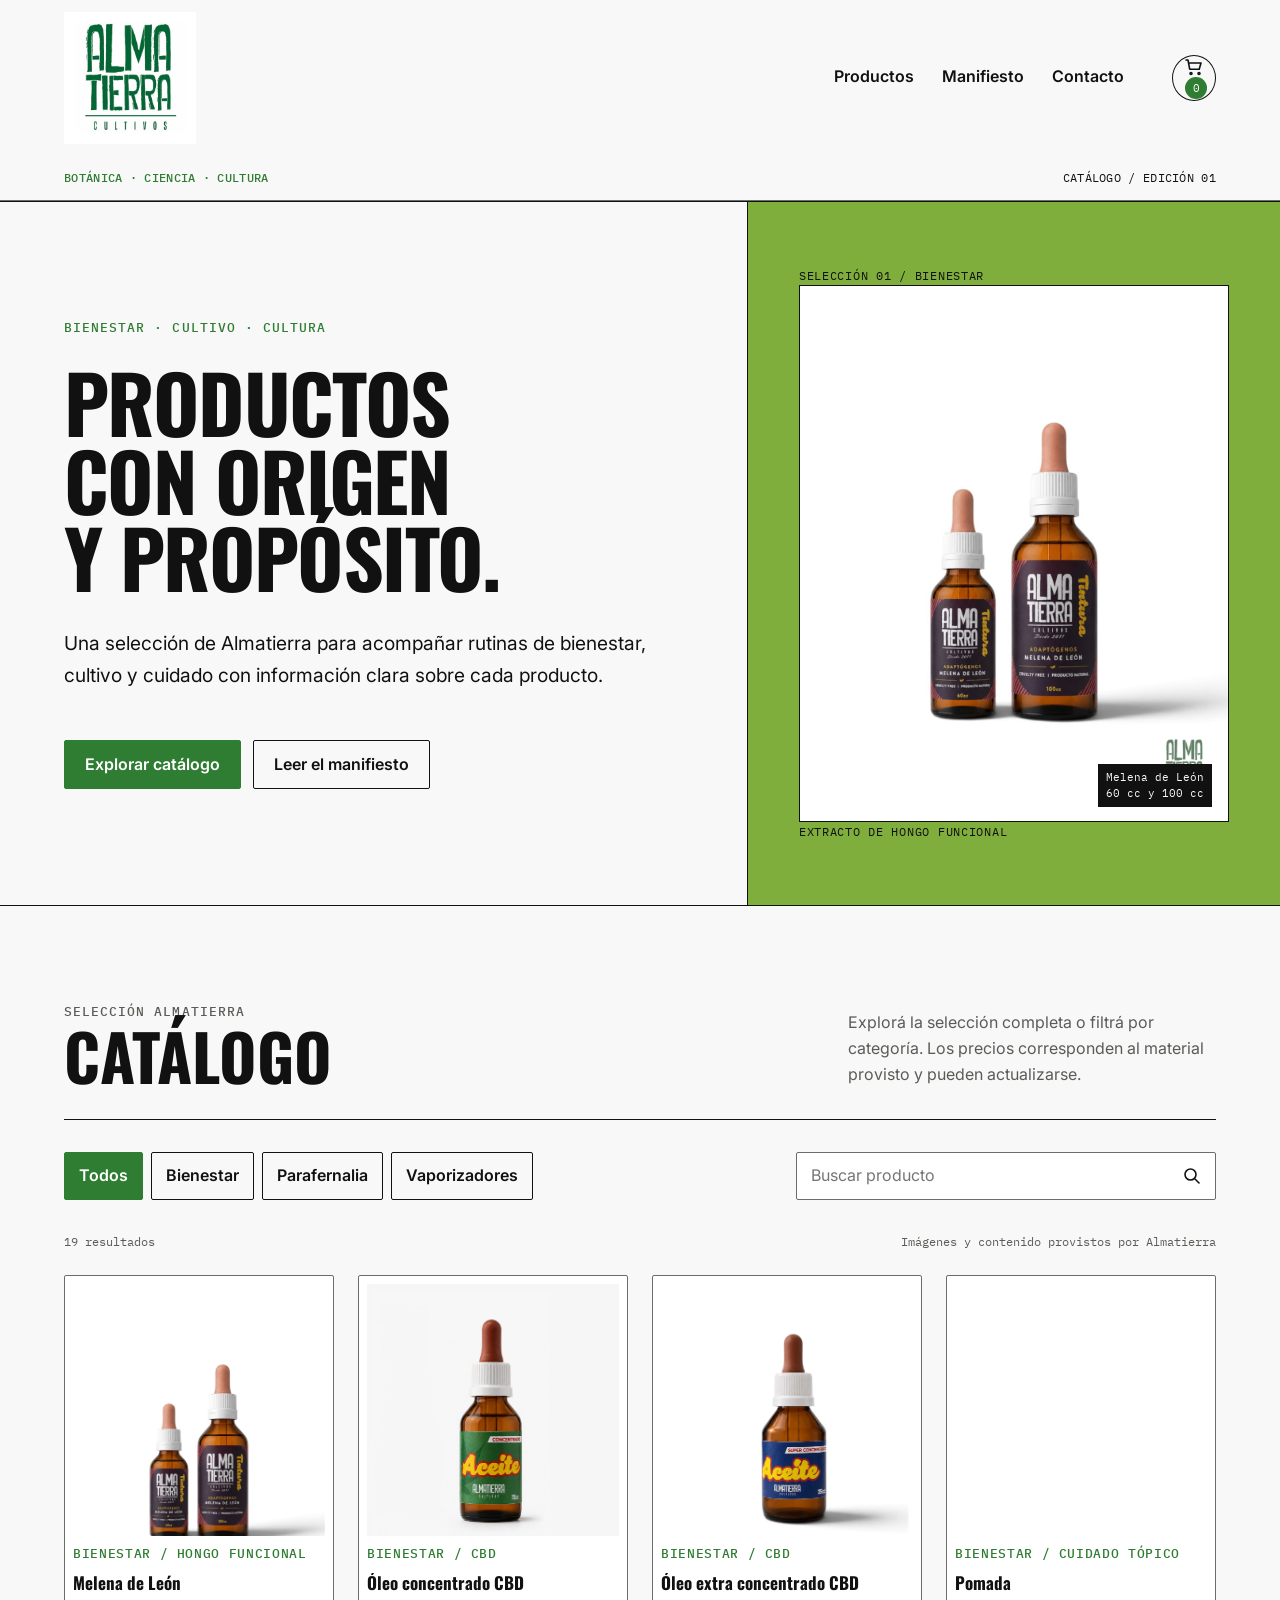
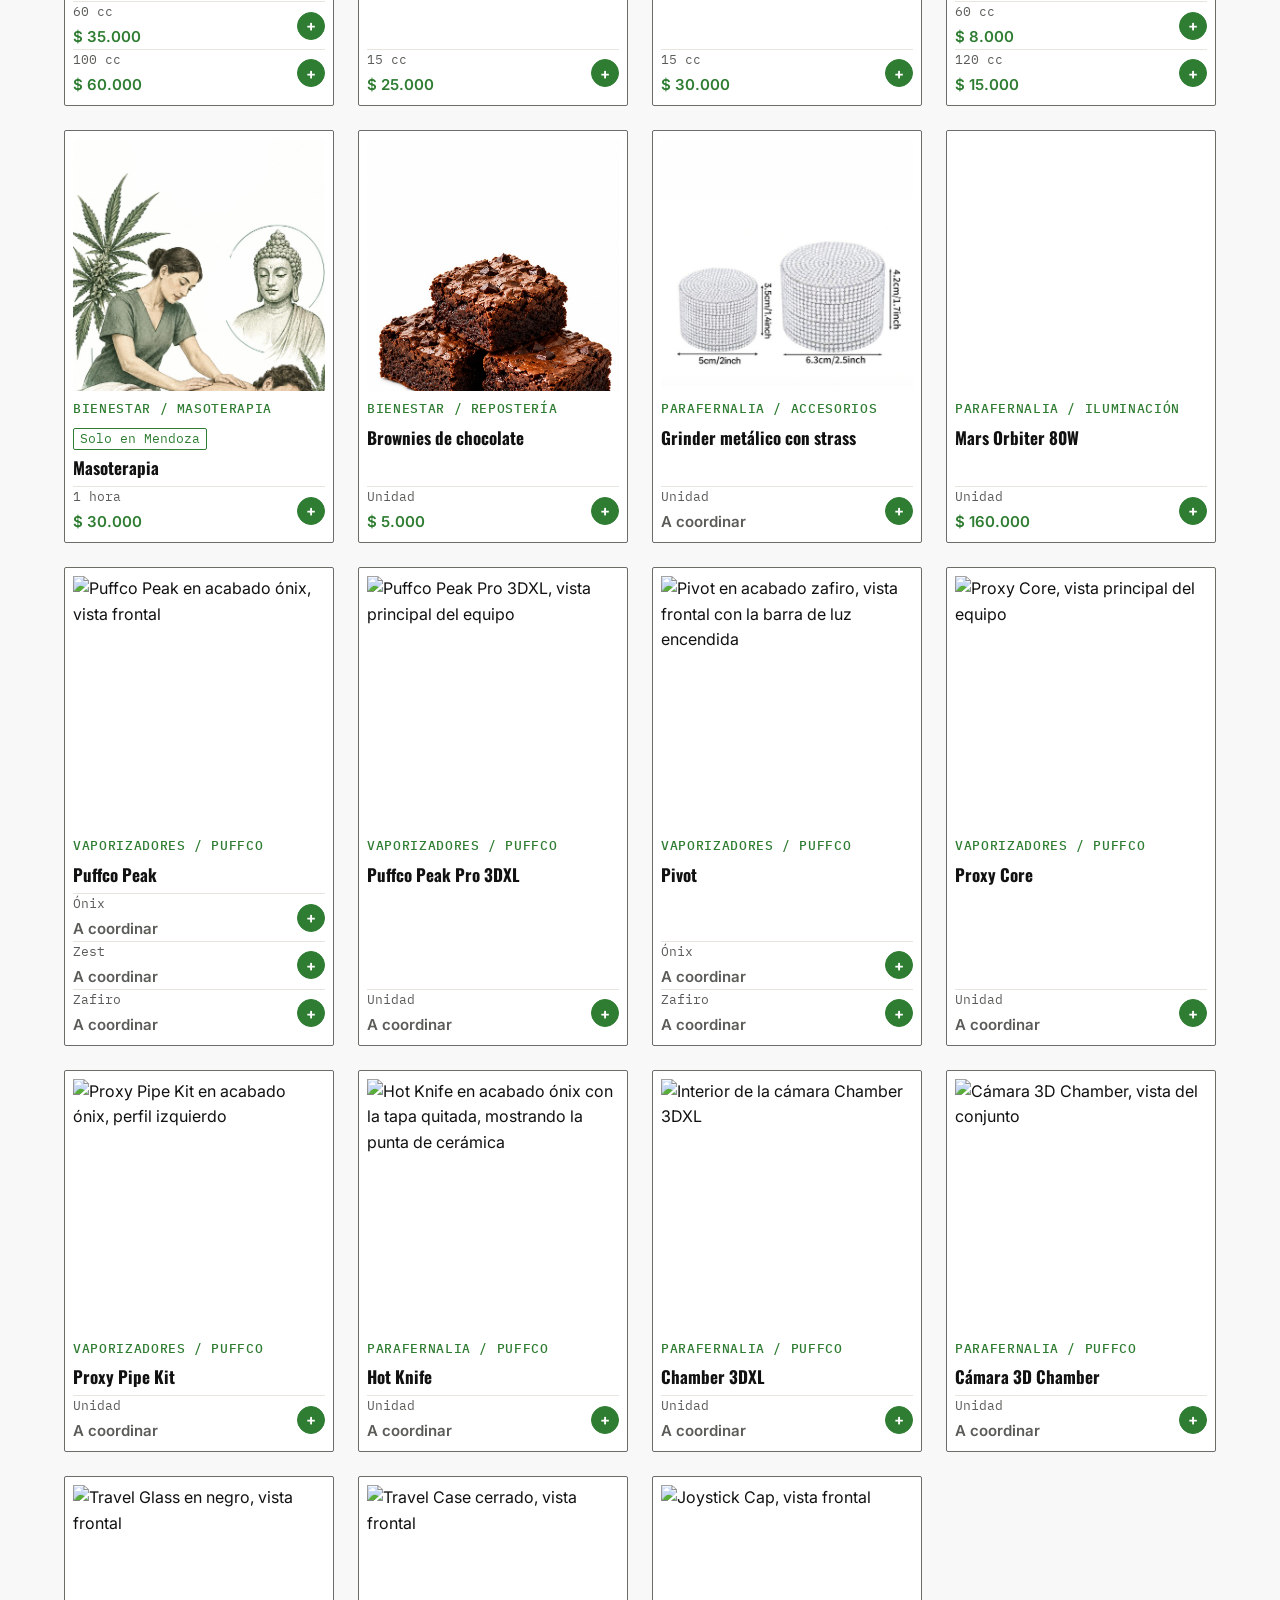
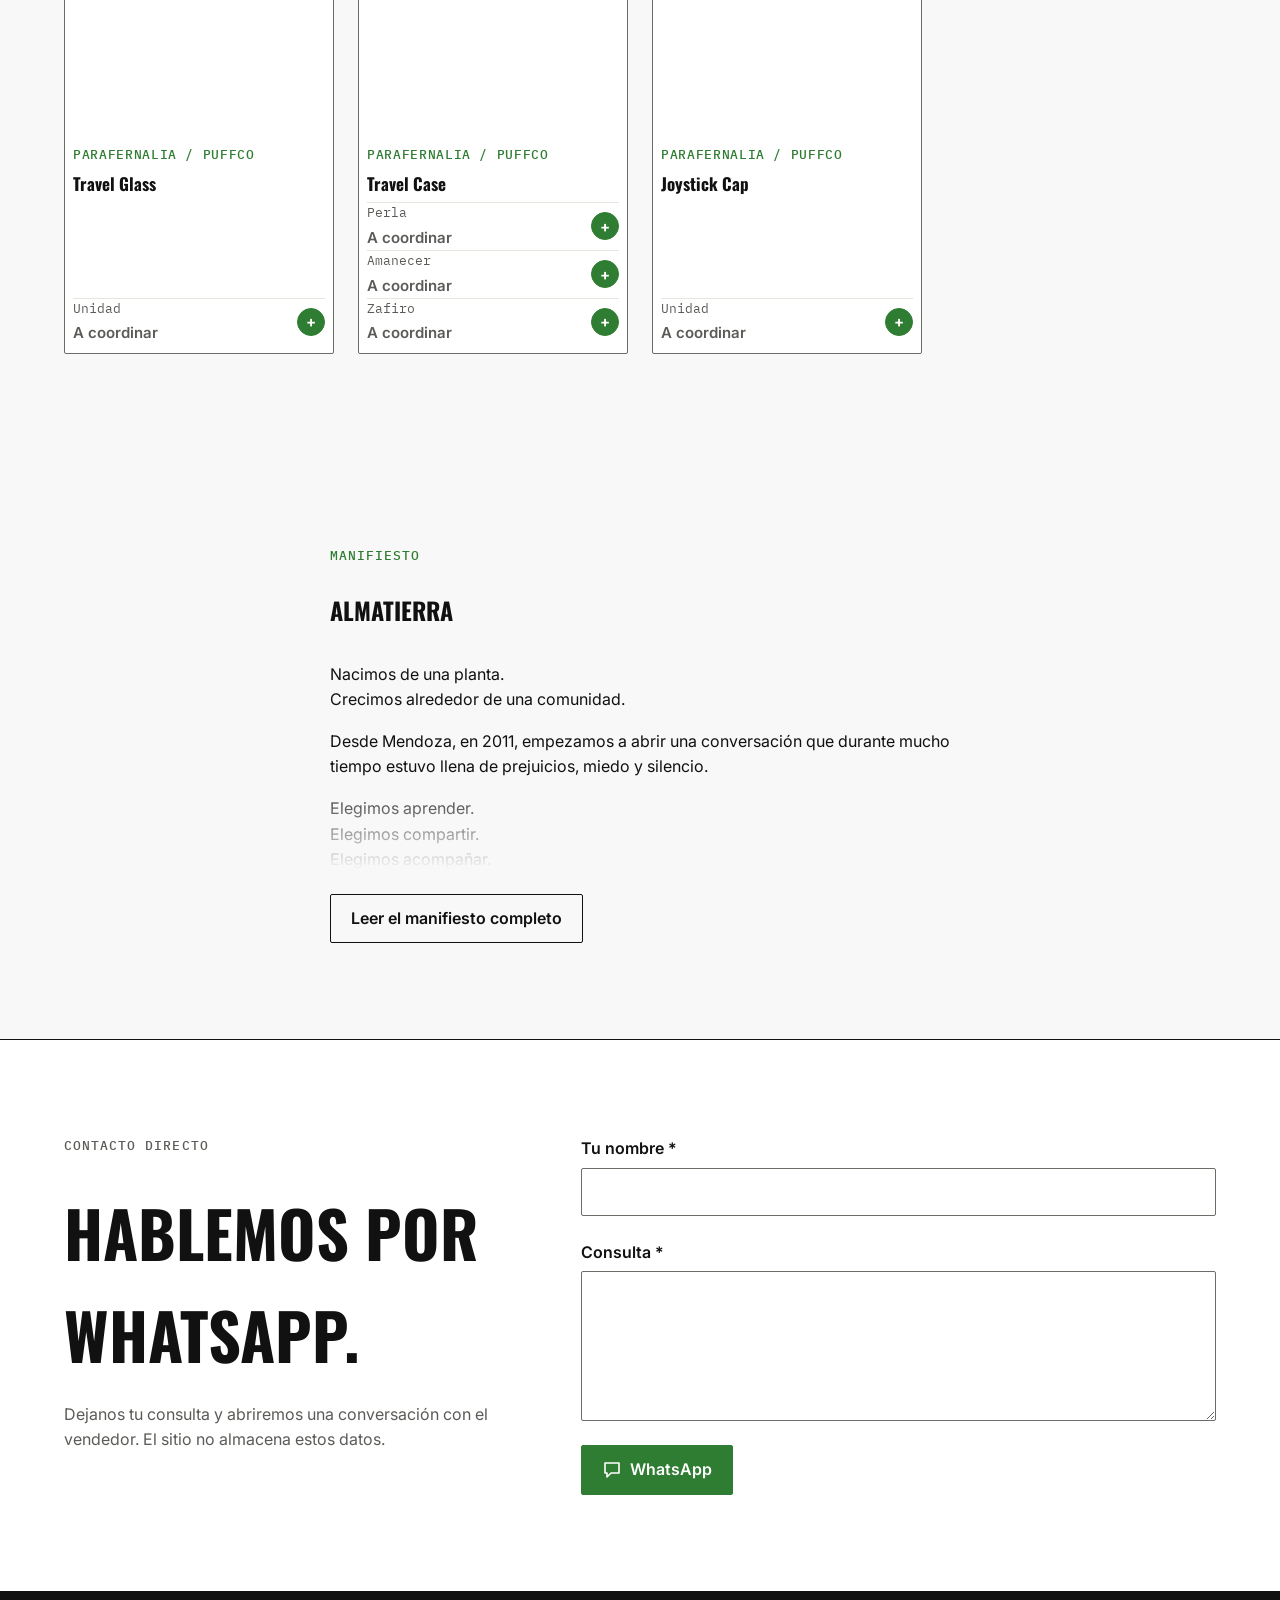
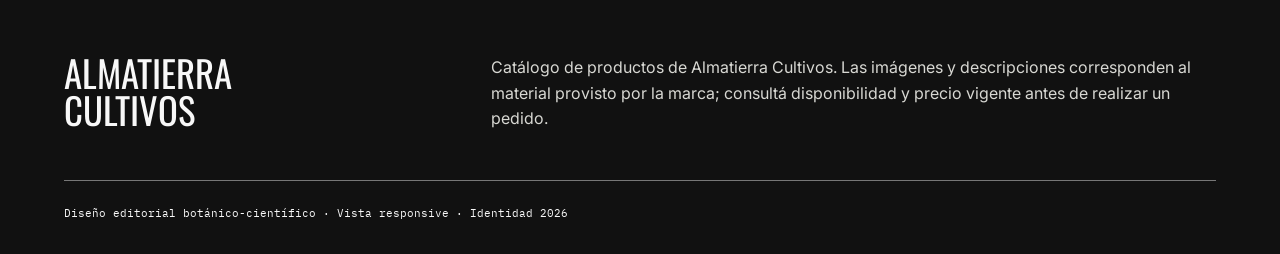
==== commit f3c620ea: "feat(catalogo): agregar masoterapia y brownies de chocolate Dos productos nuevos en la categoria Bie" ====
--- a/index.html
+++ b/index.html
@@ -613,6 +613,36 @@
       text-align: center;
     }
 
+    /* Restriccion de disponibilidad: va en la tarjeta, no solo en la ficha,
+       porque condiciona la compra y no puede descubrirse al final. */
+    .product-availability {
+      display: inline-flex;
+      align-self: flex-start;
+      margin: 0;
+      padding: 2px 6px;
+      border: 1px solid var(--brand);
+      border-radius: var(--radius);
+      color: var(--brand);
+      font-family: var(--mono);
+      font-size: 13px;
+      line-height: 1.3;
+    }
+
+    .product-availability-note {
+      margin: 0 0 var(--space-3);
+      padding: var(--space-2) var(--space-3);
+      border-left: 2px solid var(--brand);
+      background: var(--paper);
+      font-size: 15px;
+      font-weight: 600;
+    }
+
+    .cart-item-availability {
+      color: var(--brand);
+      font-family: var(--mono);
+      font-size: 13px;
+    }
+
     .product-quote-note {
       margin: 0;
       color: var(--muted);
@@ -1315,6 +1345,7 @@
               <figcaption></figcaption>
             </figure>
             <p class="product-meta"></p>
+            <p class="product-availability" hidden></p>
             <h3 class="product-name">Producto</h3>
             <button class="product-open" type="button" aria-label="Ver detalle del producto"></button>
             <ul class="product-variants"></ul>
@@ -1496,6 +1527,7 @@
         <ul class="product-includes" id="product-dialog-includes"></ul>
       </section>
       <ul class="product-notes" id="product-dialog-notes" hidden></ul>
+      <p class="product-availability-note" id="product-dialog-availability" hidden></p>
       <p class="product-quote-note" id="product-dialog-quote-note" hidden></p>
       <section aria-labelledby="product-dialog-variants-title">
         <h3 class="product-dialog-subtitle" id="product-dialog-variants-title">Presentación</h3>
@@ -1574,6 +1606,7 @@
             productName: product.name,
             variantLabel: variant.label,
             unitPrice: variant.price ?? null,
+            availability: product.availability?.label || null,
           });
         });
       });
@@ -1732,6 +1765,8 @@
           product.brand,
           product.categoryLabel,
           product.type,
+          product.availability?.label,
+          product.availability?.detail,
         ].filter(Boolean).join(' ');
 
         const image = document.createElement('img');
@@ -1746,6 +1781,11 @@
           ? `${product.categoryLabel} / ${product.brand}`
           : `${product.categoryLabel} / ${product.type}`;
         card.querySelector('.product-name').textContent = product.name;
+
+        const availability = card.querySelector('.product-availability');
+        availability.textContent = product.availability?.label || '';
+        availability.title = product.availability?.detail || '';
+        availability.hidden = !product.availability;
 
         open.setAttribute('aria-label', `Ver detalle de ${product.name}`);
         open.dataset.productId = product.id;
@@ -1816,6 +1856,7 @@
       const productDialogIncludes = document.querySelector('#product-dialog-includes');
       const productDialogIncludesGroup = document.querySelector('#product-dialog-includes-group');
       const productDialogNotes = document.querySelector('#product-dialog-notes');
+      const productDialogAvailability = document.querySelector('#product-dialog-availability');
       const productDialogQuoteNote = document.querySelector('#product-dialog-quote-note');
       const productDialogVariants = document.querySelector('#product-dialog-variants');
       const productDialogVariantsTitle = document.querySelector('#product-dialog-variants-title');
@@ -1845,6 +1886,13 @@
         productMeta.className = 'cart-item-meta';
 
         productName.textContent = `${cartItem.productName} · ${cartItem.variantLabel}`;
+        if (cartItem.availability) {
+          const flag = document.createElement('span');
+          flag.className = 'cart-item-availability';
+          flag.textContent = cartItem.availability;
+          copy.append(flag);
+        }
+
         productMeta.textContent = cartItem.unitPrice == null
           ? `${cartItem.quantity} ${cartItem.quantity === 1 ? 'unidad' : 'unidades'} · ${labels.quotePrice}`
           : `${cartItem.quantity} × ${formatCurrency(cartItem.unitPrice)} · ${formatCurrency(cartItem.unitPrice * cartItem.quantity)}`;
@@ -2065,6 +2113,9 @@
         fillList(productDialogIncludes, product.includes, productDialogIncludesGroup);
         fillList(productDialogNotes, product.notes);
 
+        productDialogAvailability.textContent = product.availability?.detail || '';
+        productDialogAvailability.hidden = !product.availability;
+
         const hasQuote = product.variants.some((variant) => variant.price == null);
         productDialogQuoteNote.textContent = labels.quoteNote;
         productDialogQuoteNote.hidden = !hasQuote;
@@ -2270,6 +2321,7 @@
             `   Cantidad: ${item.quantity}`,
             `   Precio unitario: ${formatCurrency(item.unitPrice)}`,
             `   Subtotal: ${formatCurrency(item.unitPrice * item.quantity)}`,
+            ...(item.availability ? [`   Disponibilidad: ${item.availability}`] : []),
           ].join('\n')));
           messageParts.push('', `Total de unidades: ${getPricedUnits()}`, `Total: ${formatCurrency(getTotalPrice())}`);
         }
@@ -2279,6 +2331,7 @@
             `${index + 1}. ${item.productName} — ${item.variantLabel}`,
             `   Cantidad: ${item.quantity}`,
             `   Precio: ${labels.quotePrice}`,
+            ...(item.availability ? [`   Disponibilidad: ${item.availability}`] : []),
           ].join('\n')));
         }
 
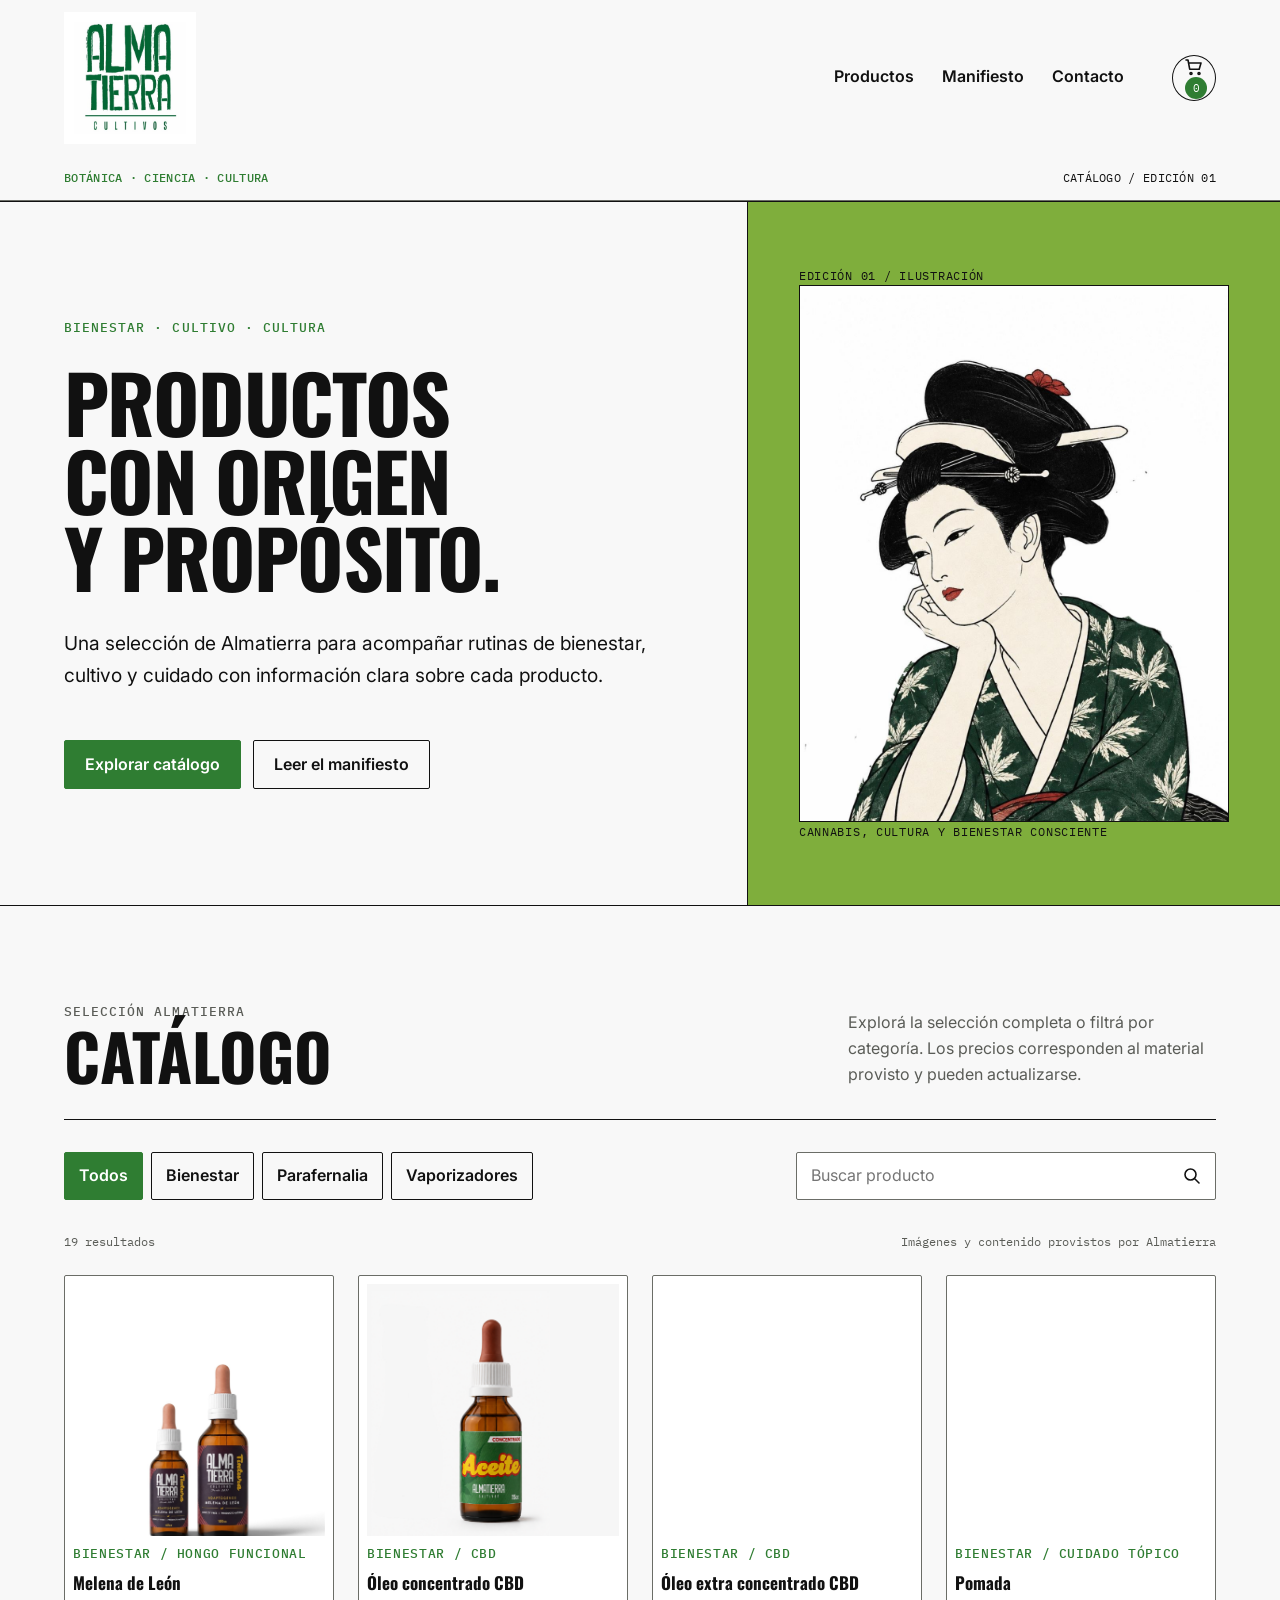
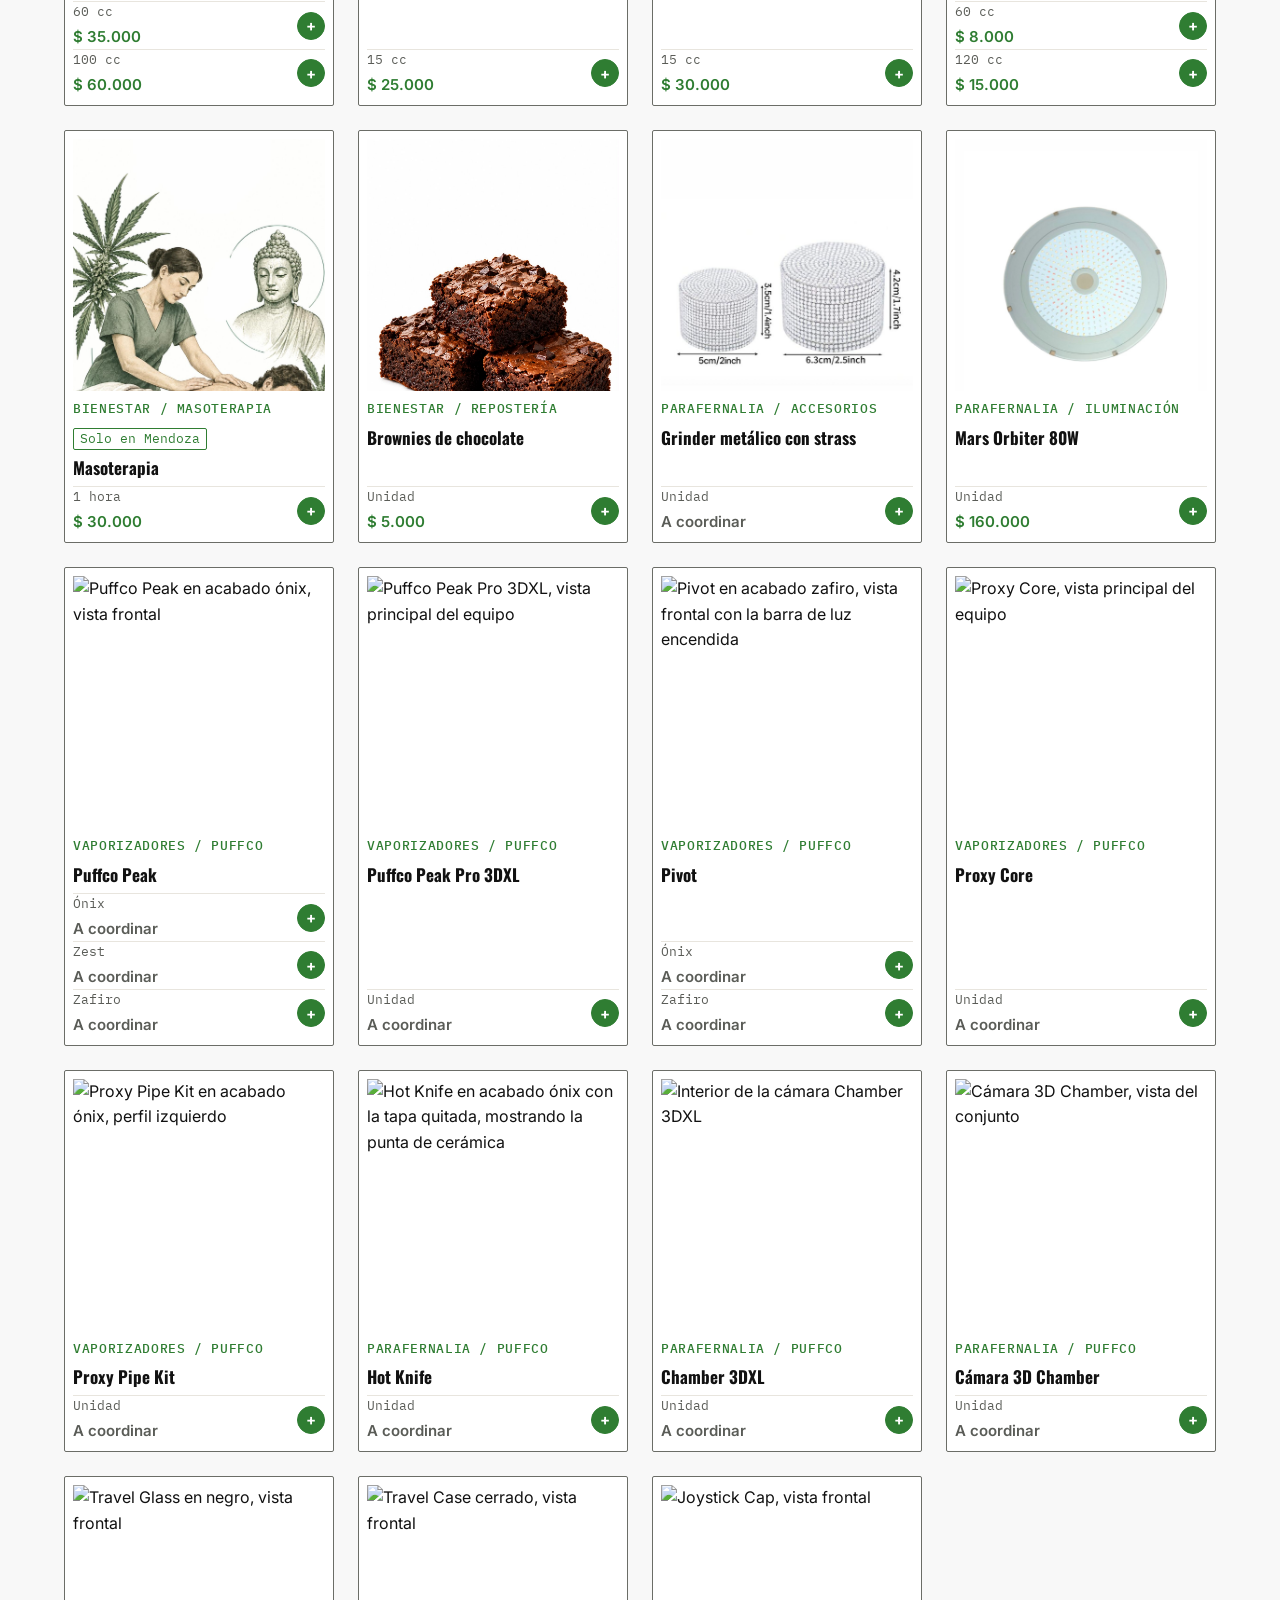
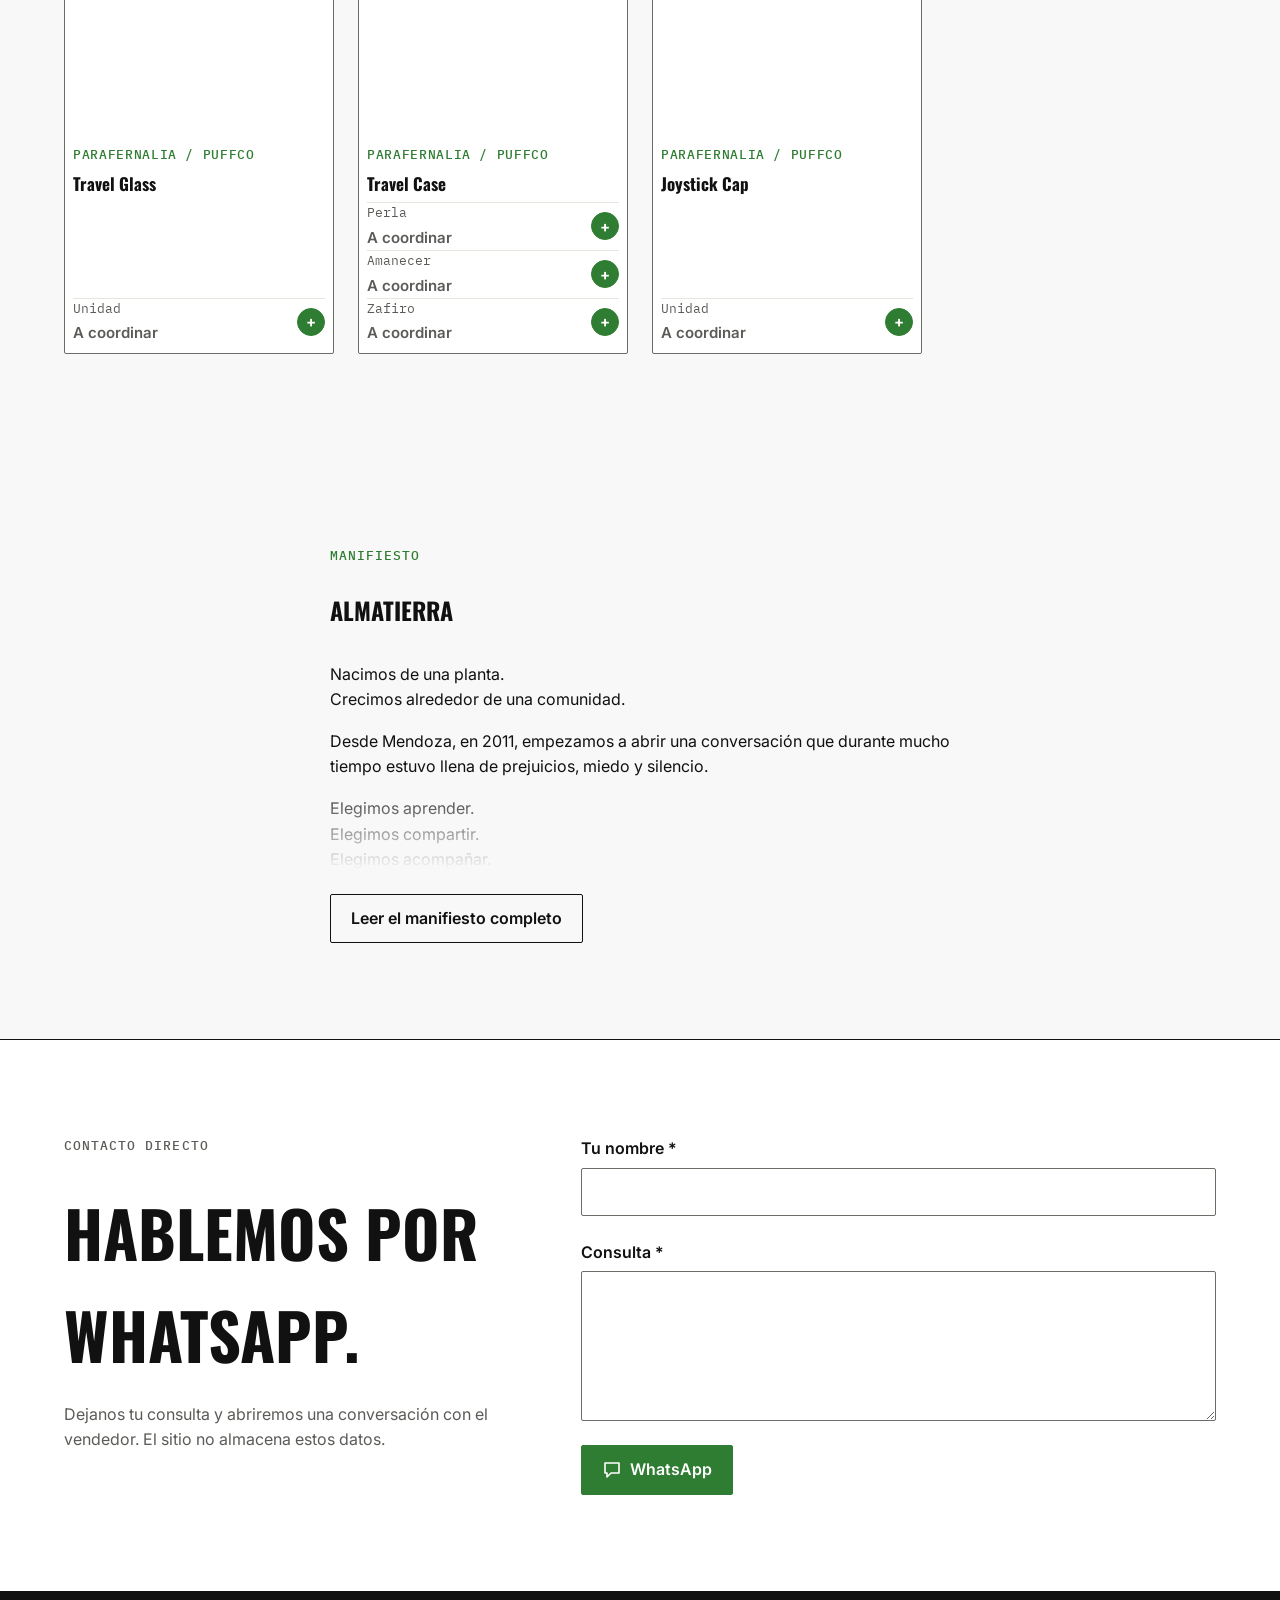
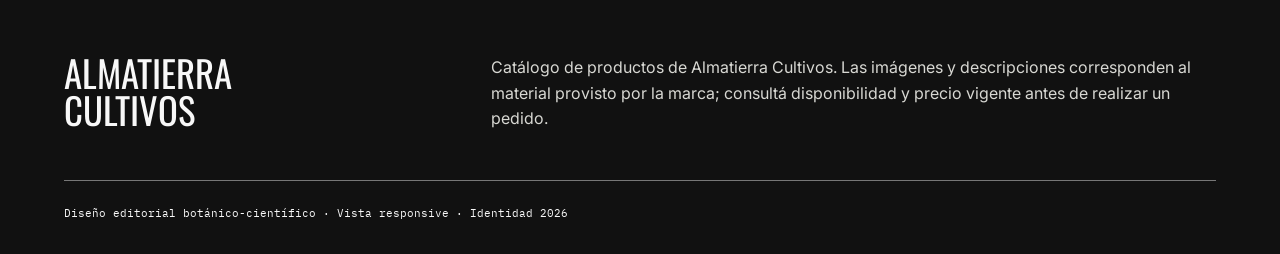
==== commit 29f5893a: "feat(portada): reemplazar la ilustracion del bloque destacado La placa del hero pasa de mostrar una " ====
--- a/index.html
+++ b/index.html
@@ -286,7 +286,13 @@
     }
 
     .specimen {
+      /* Flex para centrar: con display:block el height:100% de la imagen no
+         resuelve contra un alto que sale de min-height y la foto quedaba
+         pegada arriba con un hueco debajo. */
       position: relative;
+      display: flex;
+      align-items: center;
+      justify-content: center;
       align-self: center;
       min-height: 350px;
       border: 1px solid var(--ink);
@@ -655,6 +661,7 @@
 
     .product-specimen img {
       width: 100%;
+      max-height: 100%;
       height: 100%;
       object-fit: contain;
       background: var(--surface);
@@ -1300,13 +1307,12 @@
         </div>
       </div>
 
-      <aside class="manifesto-plate" aria-label="Producto destacado">
-        <span class="plate-index">Selección 01 / Bienestar</span>
+      <aside class="manifesto-plate" aria-label="Ilustración de portada">
+        <span class="plate-index">Edición 01 / Ilustración</span>
         <div class="specimen product-specimen">
-          <img src="assets/products/melena-de-leon.png" alt="Dos presentaciones de tintura de Melena de León de Almatierra" width="1080" height="1350">
-          <p class="specimen-label">Melena de León<br>60 cc y 100 cc</p>
+          <img src="assets/ilustracion-portada.jpg" alt="Ilustración en estilo grabado japonés de una mujer con kimono verde estampado con hojas de cannabis, apoyando el rostro en la mano" width="1080" height="1350">
         </div>
-        <span class="plate-caption">Extracto de hongo funcional</span>
+        <span class="plate-caption">Cannabis, cultura y bienestar consciente</span>
       </aside>
     </section>
 
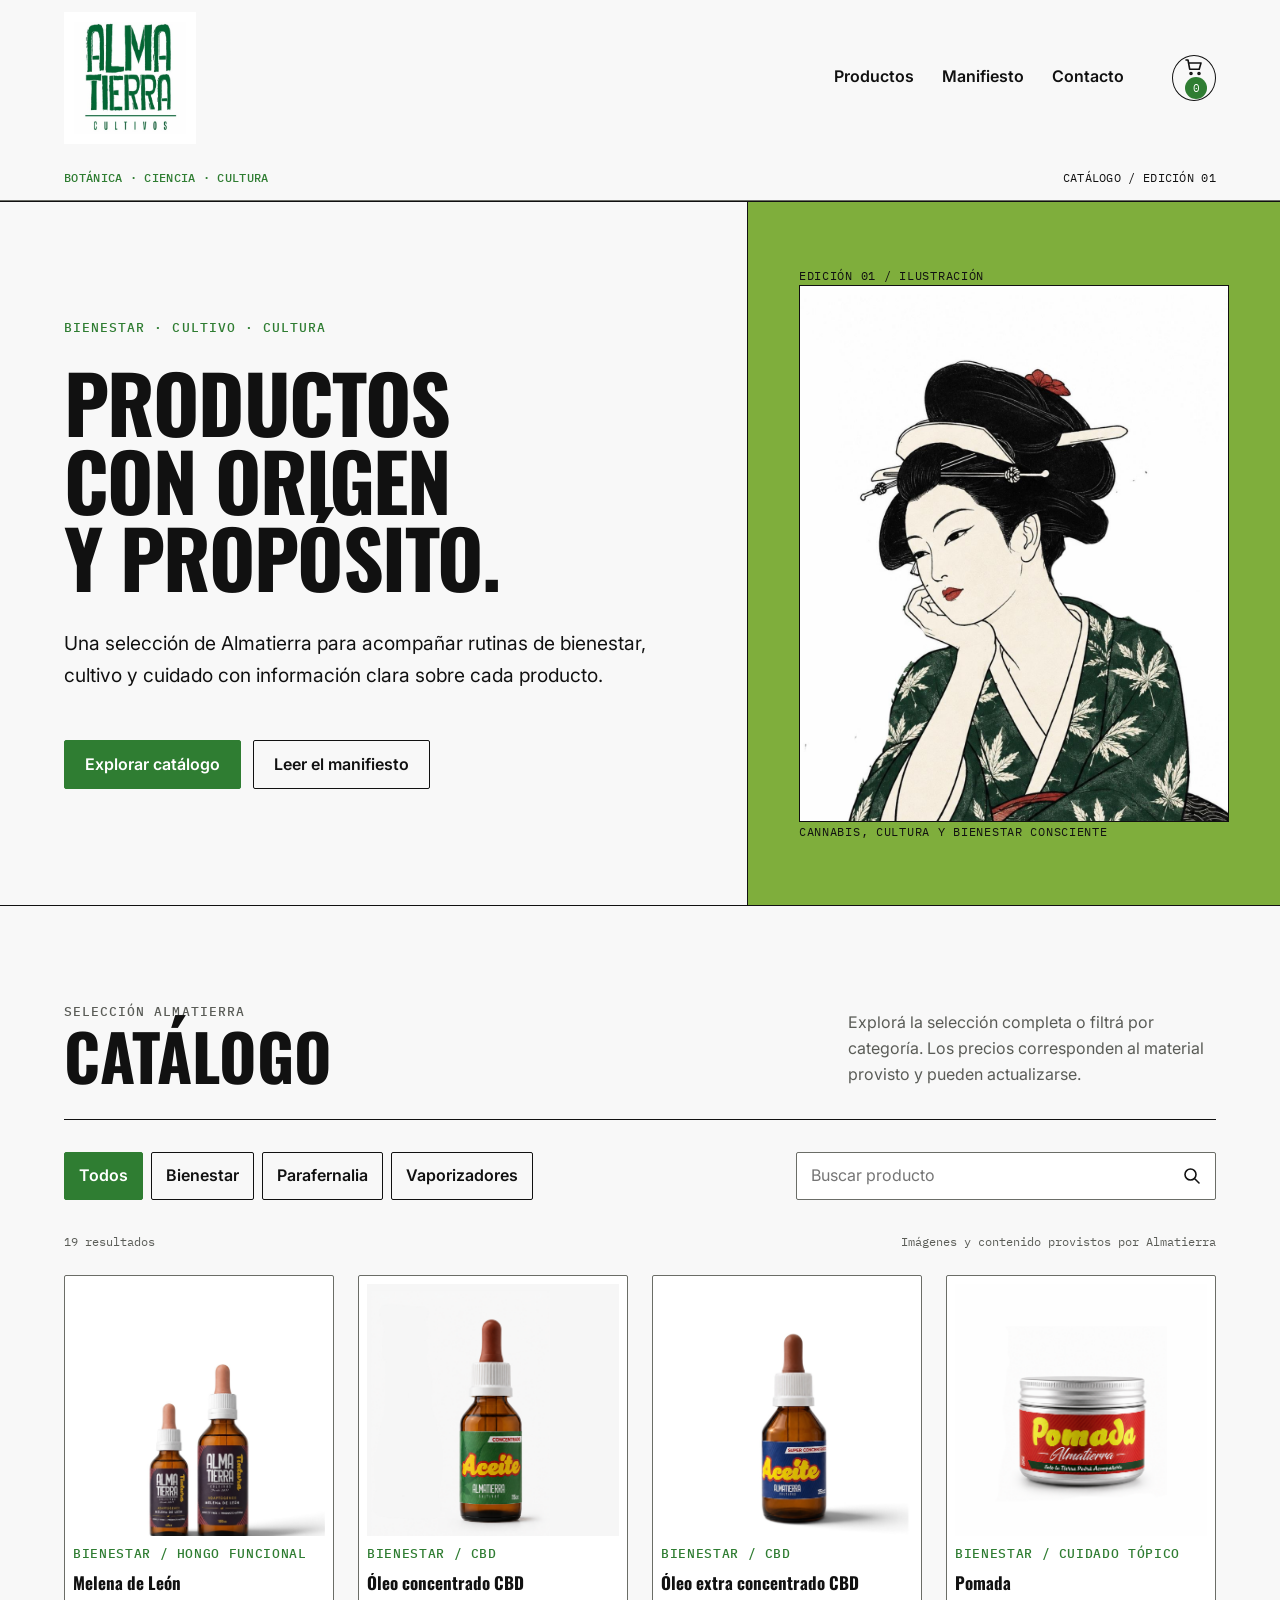
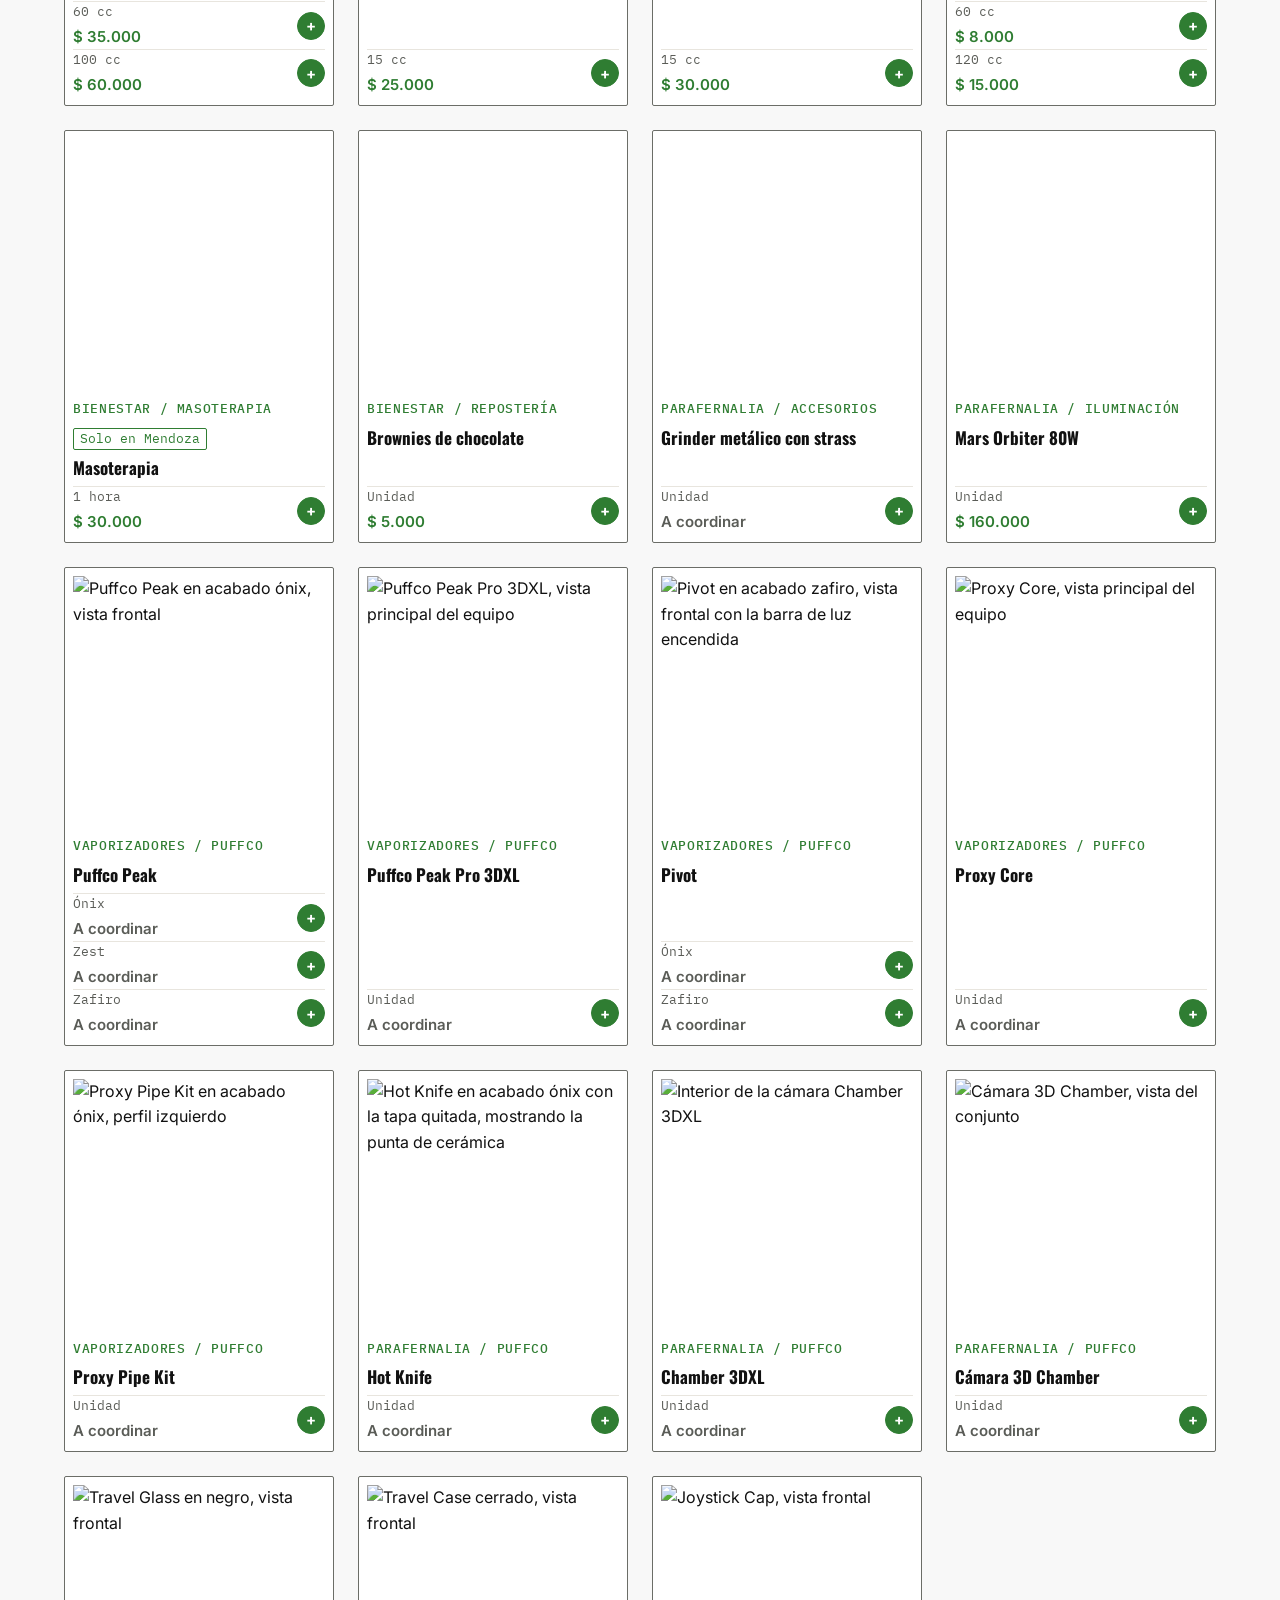
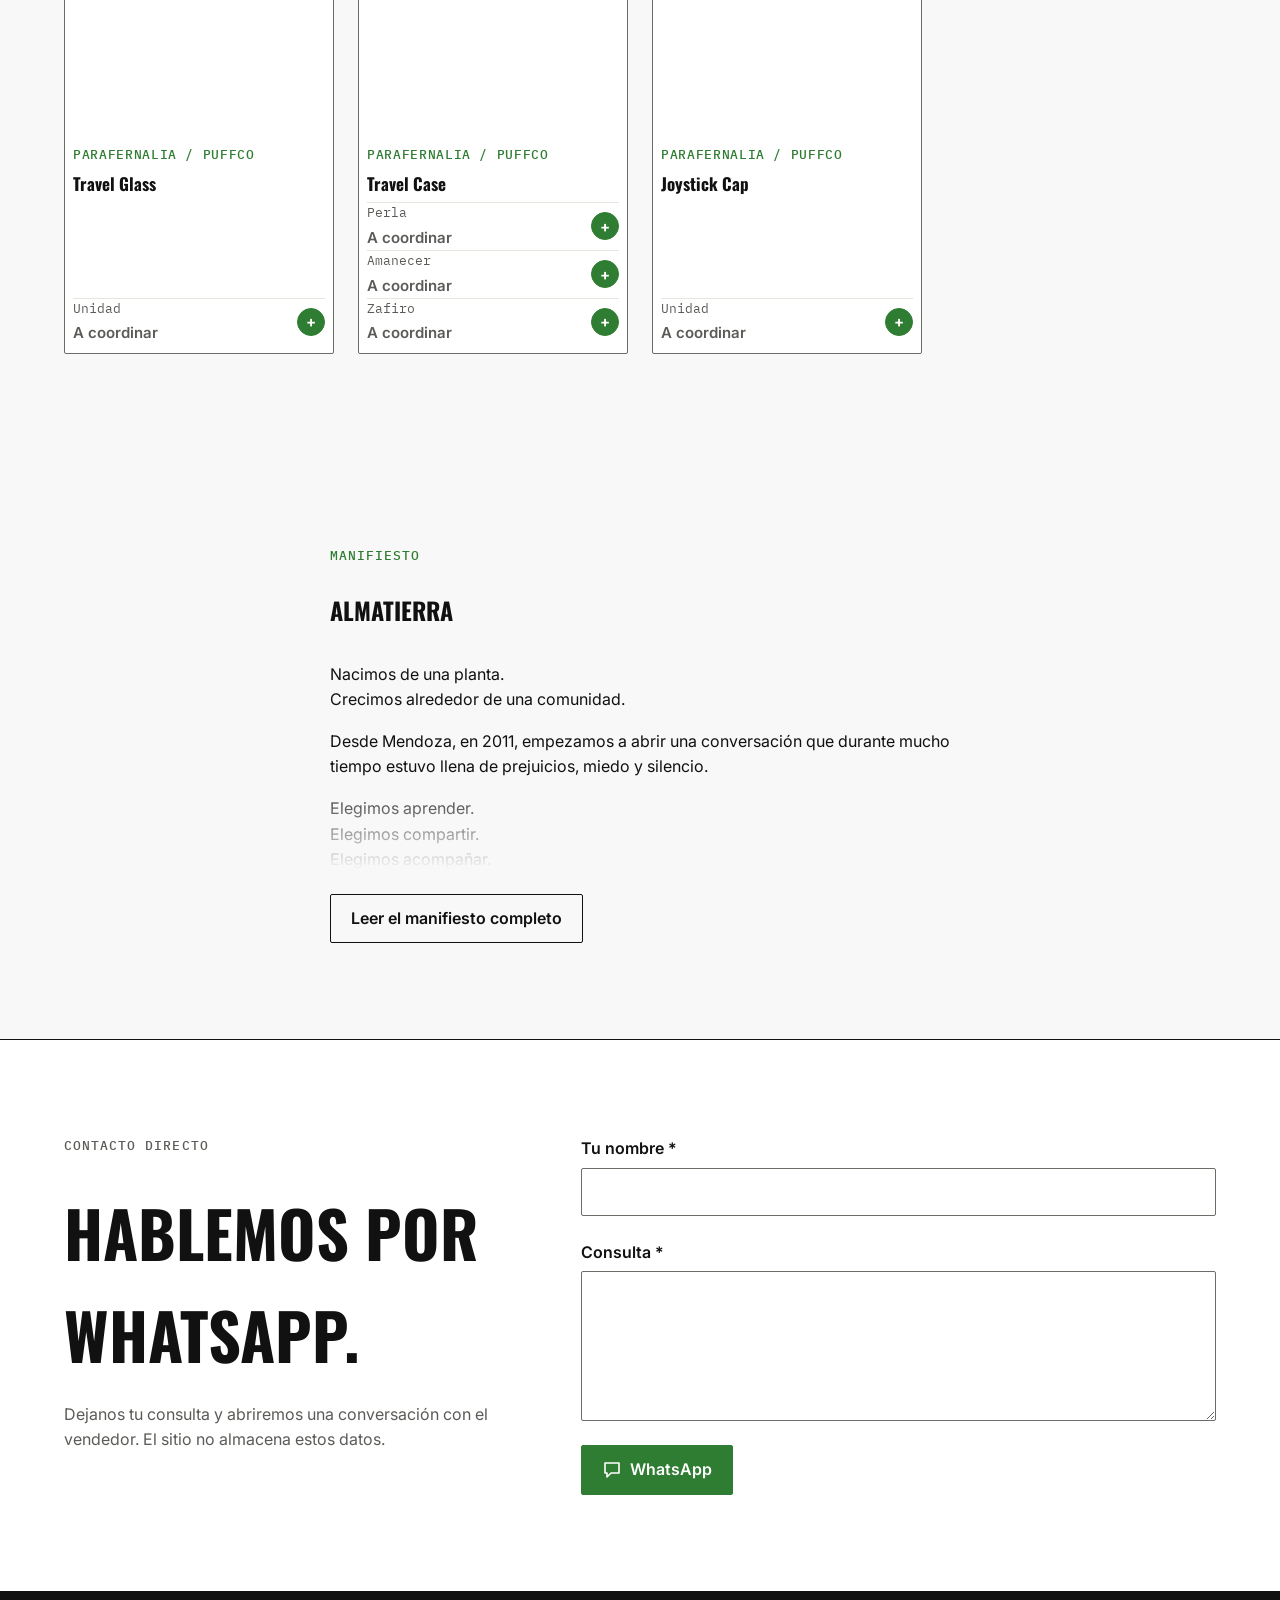
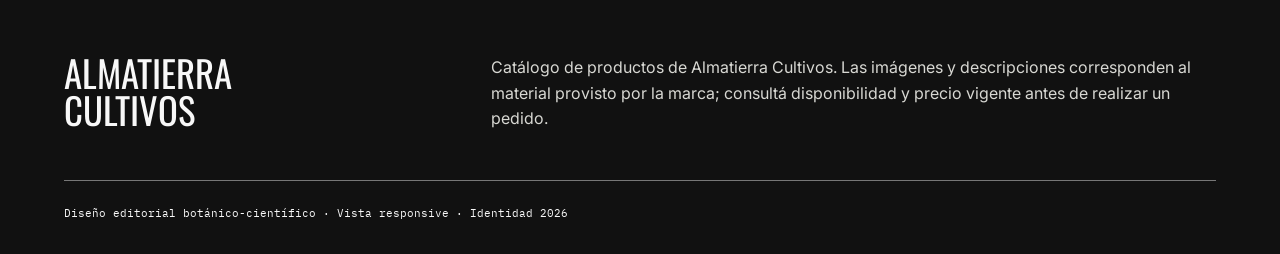
==== commit dce6d00e: "refactor(assets): separar el CSS y el JS del index.html index.html tenia 2373 lineas: 1243 de CSS, 8" ====
--- a/index.html
+++ b/index.html
@@ -9,1251 +9,7 @@
   <link rel="preconnect" href="https://fonts.googleapis.com">
   <link rel="preconnect" href="https://fonts.gstatic.com" crossorigin>
   <link href="https://fonts.googleapis.com/css2?family=IBM+Plex+Mono:wght@400;500&family=Inter:wght@400;500;600&family=Oswald:wght@600;700&display=swap" rel="stylesheet">
-  <style>
-    :root {
-      --brand: #2f7d32;
-      --brand-hover: #266729;
-      --brand-active: #1d5220;
-      --brand-light: #7fae3c;
-      --ink: #111111;
-      --paper: #f8f8f8;
-      --surface: #ffffff;
-      --warm-gray: #e8e5de;
-      --muted: #5a5c57;
-      --border: #6b6d67;
-      --focus: #2f7d32;
-      --display: "Oswald", "Arial Narrow", sans-serif;
-      --body: "Inter", system-ui, sans-serif;
-      --mono: "IBM Plex Mono", ui-monospace, monospace;
-      --container: 1280px;
-      --space-1: 4px;
-      --space-2: 8px;
-      --space-3: 16px;
-      --space-4: 24px;
-      --space-5: 32px;
-      --space-6: 48px;
-      --space-7: 64px;
-      --space-8: 96px;
-      --radius: 2px;
-    }
-
-    *, *::before, *::after { box-sizing: border-box; }
-
-    html { scroll-behavior: smooth; }
-
-    body {
-      margin: 0;
-      min-width: 320px;
-      color: var(--ink);
-      background: var(--paper);
-      font-family: var(--body);
-      font-size: 16px;
-      line-height: 1.6;
-    }
-
-    button, input { font: inherit; }
-    button, a { -webkit-tap-highlight-color: transparent; }
-    img { display: block; max-width: 100%; }
-    a { color: inherit; }
-
-    :focus-visible {
-      outline: 3px solid var(--focus);
-      outline-offset: 3px;
-    }
-
-    .skip-link {
-      position: fixed;
-      z-index: 100;
-      top: 12px;
-      left: 12px;
-      padding: 10px 14px;
-      color: #fff;
-      background: var(--brand);
-      transform: translateY(-160%);
-    }
-
-    .skip-link:focus { transform: translateY(0); }
-
-    .container {
-      width: min(calc(100% - 128px), var(--container));
-      margin-inline: auto;
-    }
-
-    .site-header {
-      position: relative;
-      z-index: 20;
-      border-bottom: 1px solid var(--ink);
-      background: var(--paper);
-    }
-
-    .header-main {
-      display: grid;
-      grid-template-columns: 132px minmax(0, 1fr) auto;
-      align-items: center;
-      min-height: 156px;
-      gap: var(--space-6);
-    }
-
-    .brand {
-      display: block;
-      width: 132px;
-      height: 132px;
-      padding: 10px;
-      background: var(--surface);
-    }
-
-    .brand img {
-      width: 100%;
-      height: 100%;
-      object-fit: contain;
-    }
-
-    .nav-wrap {
-      display: flex;
-      align-items: center;
-      justify-content: flex-end;
-      gap: var(--space-5);
-      min-width: 0;
-    }
-
-    .primary-nav ul {
-      display: flex;
-      flex-wrap: wrap;
-      align-items: center;
-      gap: 8px 28px;
-      margin: 0;
-      padding: 0;
-      list-style: none;
-    }
-
-    .primary-nav a {
-      display: inline-flex;
-      align-items: center;
-      min-height: 44px;
-      border-bottom: 2px solid transparent;
-      font-weight: 600;
-      text-decoration: none;
-    }
-
-    .primary-nav a:hover { border-bottom-color: var(--brand); }
-
-    .header-actions {
-      display: flex;
-      align-items: center;
-      gap: 8px;
-    }
-
-    .icon-button, .menu-button {
-      display: inline-grid;
-      place-items: center;
-      min-width: 44px;
-      min-height: 44px;
-      border: 1px solid var(--ink);
-      border-radius: 50%;
-      color: var(--ink);
-      background: transparent;
-      cursor: pointer;
-    }
-
-    .icon-button:hover, .menu-button:hover { background: var(--warm-gray); }
-    .menu-button { display: none; border-radius: var(--radius); }
-
-    .cart-count {
-      display: inline-grid;
-      place-items: center;
-      min-width: 22px;
-      height: 22px;
-      margin-left: 4px;
-      padding-inline: 5px;
-      border-radius: 999px;
-      color: #fff;
-      background: var(--brand);
-      font-family: var(--mono);
-      font-size: 11px;
-      line-height: 1;
-    }
-
-    .edition-strip {
-      border-bottom: 1px solid var(--border);
-    }
-
-    .edition-strip .container {
-      display: flex;
-      align-items: center;
-      justify-content: space-between;
-      min-height: 44px;
-      gap: var(--space-3);
-      font-family: var(--mono);
-      font-size: 12px;
-      letter-spacing: .025em;
-      text-transform: uppercase;
-    }
-
-    .edition-mark { color: var(--brand); font-weight: 500; }
-
-    .manifesto {
-      display: grid;
-      grid-template-columns: minmax(0, 7fr) minmax(280px, 5fr);
-      min-height: 640px;
-      border-bottom: 1px solid var(--ink);
-    }
-
-    .manifesto-copy {
-      display: flex;
-      flex-direction: column;
-      justify-content: center;
-      padding: var(--space-8) clamp(40px, 6vw, 96px) var(--space-8) max(64px, calc((100vw - var(--container)) / 2));
-    }
-
-    .eyebrow {
-      margin: 0 0 var(--space-4);
-      color: var(--brand);
-      font-family: var(--mono);
-      font-size: 13px;
-      font-weight: 500;
-      letter-spacing: .08em;
-      text-transform: uppercase;
-    }
-
-    h1, h2, h3 {
-      margin: 0;
-      font-family: var(--display);
-      text-wrap: balance;
-    }
-
-    h1 {
-      max-width: 850px;
-      font-size: clamp(3rem, 6.2vw, 6.6rem);
-      line-height: .98;
-      letter-spacing: -.02em;
-      text-transform: uppercase;
-    }
-
-    .manifesto-lead {
-      max-width: 700px;
-      margin: var(--space-5) 0 0;
-      font-size: clamp(1.05rem, 1.5vw, 1.3rem);
-      line-height: 1.65;
-      text-wrap: pretty;
-    }
-
-    .manifesto-actions {
-      display: flex;
-      flex-wrap: wrap;
-      gap: 12px;
-      margin-top: var(--space-6);
-    }
-
-    .button {
-      display: inline-flex;
-      align-items: center;
-      justify-content: center;
-      min-height: 48px;
-      padding: 11px 20px;
-      border: 1px solid var(--ink);
-      border-radius: var(--radius);
-      font-weight: 600;
-      text-decoration: none;
-      cursor: pointer;
-    }
-
-    .button-primary {
-      border-color: var(--brand);
-      color: #fff;
-      background: var(--brand);
-    }
-
-    .button-primary:hover { border-color: var(--brand-hover); background: var(--brand-hover); }
-    .button-primary:active { border-color: var(--brand-active); background: var(--brand-active); }
-    .button-secondary { color: var(--ink); background: transparent; }
-    .button-secondary:hover { background: var(--warm-gray); }
-
-    .manifesto-plate {
-      display: grid;
-      grid-template-rows: auto 1fr auto;
-      min-width: 0;
-      padding: var(--space-7) clamp(28px, 4vw, 64px);
-      color: var(--ink);
-      background: var(--brand-light);
-      border-left: 1px solid var(--ink);
-    }
-
-    .plate-index, .plate-caption {
-      font-family: var(--mono);
-      font-size: 12px;
-      letter-spacing: .06em;
-      text-transform: uppercase;
-    }
-
-    .specimen {
-      /* Flex para centrar: con display:block el height:100% de la imagen no
-         resuelve contra un alto que sale de min-height y la foto quedaba
-         pegada arriba con un hueco debajo. */
-      position: relative;
-      display: flex;
-      align-items: center;
-      justify-content: center;
-      align-self: center;
-      min-height: 350px;
-      border: 1px solid var(--ink);
-      background: var(--paper);
-      overflow: hidden;
-    }
-
-    .specimen::before, .specimen::after {
-      content: "";
-      position: absolute;
-      inset: 10% 50%;
-      width: 1px;
-      background: var(--ink);
-      transform-origin: bottom;
-    }
-
-    .specimen::before { transform: rotate(28deg); }
-    .specimen::after { transform: rotate(-31deg); }
-
-    .specimen-rings {
-      position: absolute;
-      inset: 16% 12%;
-      border: 1px solid var(--ink);
-      border-radius: 50%;
-    }
-
-    .specimen-rings::before,
-    .specimen-rings::after {
-      content: "";
-      position: absolute;
-      border: 1px solid var(--ink);
-      border-radius: 50%;
-    }
-
-    .specimen-rings::before { inset: 14%; }
-    .specimen-rings::after { inset: 31%; }
-
-    .specimen-label {
-      position: absolute;
-      right: 16px;
-      bottom: 14px;
-      max-width: 180px;
-      margin: 0;
-      padding: 6px 8px;
-      color: var(--paper);
-      background: var(--ink);
-      font-family: var(--mono);
-      font-size: 11px;
-      line-height: 1.4;
-    }
-
-    .section { padding-block: var(--space-8); }
-
-    .section-heading {
-      display: grid;
-      grid-template-columns: minmax(0, 8fr) minmax(240px, 4fr);
-      align-items: end;
-      gap: var(--space-6);
-      padding-bottom: var(--space-5);
-      border-bottom: 1px solid var(--ink);
-    }
-
-    .section-heading h2 {
-      font-size: clamp(2.5rem, 5vw, 4.8rem);
-      line-height: 1;
-      text-transform: uppercase;
-    }
-
-    .section-heading p { margin: 0; color: var(--muted); text-wrap: pretty; }
-
-    .catalog-toolbar {
-      display: grid;
-      grid-template-columns: minmax(0, 1fr) minmax(260px, 420px);
-      gap: var(--space-4);
-      margin-block: var(--space-5);
-    }
-
-    .categories {
-      display: flex;
-      flex-wrap: wrap;
-      gap: 8px;
-    }
-
-    .category-button {
-      min-height: 44px;
-      padding: 8px 14px;
-      border: 1px solid var(--ink);
-      border-radius: var(--radius);
-      color: var(--ink);
-      background: transparent;
-      font-weight: 600;
-      cursor: pointer;
-    }
-
-    .category-button:hover { background: var(--warm-gray); }
-    .category-button[aria-pressed="true"] { border-color: var(--brand); color: #fff; background: var(--brand); }
-
-    .search-form { position: relative; }
-
-    .search-form label { position: absolute; width: 1px; height: 1px; overflow: hidden; clip: rect(0 0 0 0); }
-    .search-form input {
-      width: 100%;
-      min-height: 48px;
-      padding: 10px 48px 10px 14px;
-      border: 1px solid var(--border);
-      border-radius: var(--radius);
-      color: var(--ink);
-      background: var(--surface);
-    }
-
-    .search-submit {
-      position: absolute;
-      top: 2px;
-      right: 2px;
-      display: grid;
-      place-items: center;
-      width: 44px;
-      height: 44px;
-      border: 0;
-      color: var(--ink);
-      background: transparent;
-      cursor: pointer;
-    }
-
-    .search-submit:hover { background: var(--warm-gray); }
-
-    .catalog-note {
-      display: flex;
-      justify-content: space-between;
-      gap: var(--space-4);
-      margin-bottom: var(--space-4);
-      color: var(--muted);
-      font-family: var(--mono);
-      font-size: 12px;
-    }
-
-    [hidden] { display: none !important; }
-
-    .product-grid {
-      display: grid;
-      grid-template-columns: repeat(4, minmax(0, 1fr));
-      gap: var(--space-4);
-    }
-
-    @media (min-width: 1360px) {
-      .product-grid { grid-template-columns: repeat(5, minmax(0, 1fr)); }
-    }
-
-    .product-card {
-      position: relative;
-      display: flex;
-      flex-direction: column;
-      gap: var(--space-2);
-      min-width: 0;
-      padding: var(--space-2);
-      border: 1px solid var(--border);
-      border-radius: var(--radius);
-      background: var(--surface);
-      transition: transform 160ms ease, border-color 160ms ease;
-    }
-
-    .product-card:hover { transform: translateY(-2px); border-color: var(--ink); }
-    .product-card:focus-within { border-color: var(--ink); }
-
-    /* Disparador estirado: cubre la tarjeta por debajo de los steppers,
-       asi no hay interactivos anidados y el HTML sigue siendo valido. */
-    .product-open {
-      position: absolute;
-      inset: 0;
-      z-index: 0;
-      border: 0;
-      border-radius: var(--radius);
-      background: transparent;
-      cursor: pointer;
-    }
-
-    .product-media {
-      position: relative;
-      display: grid;
-      place-items: center;
-      aspect-ratio: 1 / 1;
-      margin: 0;
-      background: var(--surface);
-      overflow: hidden;
-    }
-
-    .product-media img {
-      width: 100%;
-      height: 100%;
-      min-width: 0;
-      object-fit: contain;
-      background: var(--surface);
-    }
-
-    .product-media figcaption {
-      position: absolute;
-      width: 1px;
-      height: 1px;
-      overflow: hidden;
-      clip: rect(0 0 0 0);
-      white-space: nowrap;
-    }
-
-    .product-meta {
-      margin: 0;
-      color: var(--brand);
-      font-family: var(--mono);
-      font-size: 13px;
-      font-weight: 500;
-      letter-spacing: .05em;
-      text-transform: uppercase;
-    }
-
-    .product-name {
-      display: -webkit-box;
-      margin: 0;
-      overflow: hidden;
-      font-size: 1.0625rem;
-      line-height: 1.18;
-      text-transform: none;
-      -webkit-box-orient: vertical;
-      -webkit-line-clamp: 2;
-      line-clamp: 2;
-    }
-
-    .product-specs,
-    .product-variants {
-      display: grid;
-      margin: 0;
-      padding: 0;
-      color: var(--ink);
-      list-style: none;
-    }
-
-    .product-specs {
-      gap: 4px;
-      margin-bottom: var(--space-4);
-      font-family: var(--mono);
-      font-size: 13px;
-    }
-
-    .product-variants { position: relative; z-index: 1; margin-top: auto; }
-
-    .product-specs li {
-      display: flex;
-      align-items: center;
-      justify-content: space-between;
-      gap: 12px;
-      min-height: 52px;
-      border-bottom: 1px solid var(--warm-gray);
-    }
-
-    .variant-row {
-      display: flex;
-      align-items: center;
-      justify-content: space-between;
-      gap: 8px;
-      min-height: 44px;
-      border-top: 1px solid var(--warm-gray);
-    }
-
-    .variant-information { display: grid; gap: 2px; min-width: 0; }
-
-    .variant-label {
-      color: var(--muted);
-      font-family: var(--mono);
-      font-size: 13px;
-    }
-
-    .variant-price {
-      color: var(--brand);
-      font-size: 15px;
-      font-weight: 600;
-    }
-
-    .variant-price.is-quote { color: var(--muted); }
-
-    .variant-control {
-      display: flex;
-      flex: 0 0 auto;
-      align-items: center;
-      gap: 6px;
-    }
-
-    /* 28px a la vista, 44px de area tactil via ::before. */
-    .quantity-button {
-      position: relative;
-      display: inline-grid;
-      width: 28px;
-      height: 28px;
-      flex: 0 0 auto;
-      place-items: center;
-      border: 1px solid var(--brand);
-      border-radius: 50%;
-      color: #fff;
-      background: var(--brand);
-      font-family: var(--body);
-      font-size: 15px;
-      font-weight: 700;
-      line-height: 1;
-      cursor: pointer;
-    }
-
-    .quantity-button::before {
-      content: "";
-      position: absolute;
-      inset: -8px;
-    }
-
-    .quantity-button:disabled {
-      border-color: var(--warm-gray);
-      color: var(--muted);
-      background: var(--warm-gray);
-      cursor: not-allowed;
-    }
-
-    .quantity-button:not(:disabled):hover { border-color: var(--brand-hover); background: var(--brand-hover); }
-
-    .variant-quantity {
-      min-width: 18px;
-      font-family: var(--mono);
-      font-size: 14px;
-      font-weight: 700;
-      text-align: center;
-    }
-
-    /* Restriccion de disponibilidad: va en la tarjeta, no solo en la ficha,
-       porque condiciona la compra y no puede descubrirse al final. */
-    .product-availability {
-      display: inline-flex;
-      align-self: flex-start;
-      margin: 0;
-      padding: 2px 6px;
-      border: 1px solid var(--brand);
-      border-radius: var(--radius);
-      color: var(--brand);
-      font-family: var(--mono);
-      font-size: 13px;
-      line-height: 1.3;
-    }
-
-    .product-availability-note {
-      margin: 0 0 var(--space-3);
-      padding: var(--space-2) var(--space-3);
-      border-left: 2px solid var(--brand);
-      background: var(--paper);
-      font-size: 15px;
-      font-weight: 600;
-    }
-
-    .cart-item-availability {
-      color: var(--brand);
-      font-family: var(--mono);
-      font-size: 13px;
-    }
-
-    .product-quote-note {
-      margin: 0;
-      color: var(--muted);
-      font-family: var(--mono);
-      font-size: 13px;
-    }
-
-    .product-specimen::before,
-    .product-specimen::after { display: none; }
-
-    .product-specimen img {
-      width: 100%;
-      max-height: 100%;
-      height: 100%;
-      object-fit: contain;
-      background: var(--surface);
-    }
-
-    .empty-state {
-      padding: var(--space-6);
-      border: 1px solid var(--ink);
-      background: var(--surface);
-      text-align: center;
-    }
-
-    .editorial-block {
-      display: grid;
-      grid-template-columns: 4fr 8fr;
-      border-block: 1px solid var(--ink);
-    }
-
-    .editorial-index {
-      padding: var(--space-7) var(--space-5);
-      color: var(--ink);
-      background: var(--brand-light);
-      border-right: 1px solid var(--ink);
-    }
-
-    .editorial-index strong {
-      display: block;
-      font-family: var(--display);
-      font-size: clamp(5rem, 10vw, 10rem);
-      line-height: .8;
-    }
-
-    .editorial-index span { font-family: var(--mono); font-size: 12px; text-transform: uppercase; }
-
-    .editorial-copy { padding: var(--space-7) clamp(28px, 6vw, 96px); }
-    .editorial-copy h2 { font-size: clamp(2.5rem, 5vw, 5rem); line-height: 1; text-transform: uppercase; }
-    .editorial-copy blockquote {
-      max-width: 850px;
-      margin: var(--space-5) 0 0;
-      font-size: clamp(1.3rem, 2.1vw, 2rem);
-      line-height: 1.45;
-    }
-    .editorial-copy cite { display: block; margin-top: var(--space-4); font-family: var(--mono); font-size: 12px; font-style: normal; text-transform: uppercase; }
-
-    .contact-section { border-top: 1px solid var(--ink); background: var(--surface); }
-    .contact-grid {
-      display: grid;
-      grid-template-columns: minmax(0, 5fr) minmax(320px, 7fr);
-      gap: var(--space-7);
-    }
-    .contact-copy h2 { font-size: clamp(2.5rem, 5vw, 4.8rem); text-transform: uppercase; }
-    .contact-copy p { max-width: 520px; color: var(--muted); }
-    .contact-form { display: grid; gap: var(--space-4); }
-    .contact-submit { justify-self: start; }
-    .icon-action { display: inline-flex; align-items: center; justify-content: center; gap: 8px; }
-
-    .site-footer {
-      padding-block: var(--space-7) var(--space-5);
-      color: var(--paper);
-      background: var(--ink);
-    }
-
-    .footer-grid {
-      display: grid;
-      grid-template-columns: minmax(220px, 4fr) minmax(0, 8fr);
-      gap: var(--space-7);
-    }
-
-    .footer-mark {
-      font-family: var(--display);
-      font-size: 2.3rem;
-      line-height: 1;
-      text-transform: uppercase;
-    }
-
-    .footer-copy { max-width: 700px; margin: 0; color: #d8d8d3; }
-    .footer-meta { margin: var(--space-6) 0 0; padding-top: var(--space-4); border-top: 1px solid #777; font-family: var(--mono); font-size: 11px; }
-
-    .cart-dialog {
-      width: min(560px, calc(100% - 40px));
-      max-height: calc(100dvh - 40px);
-      margin: auto;
-      padding: 0;
-      border: 1px solid var(--ink);
-      color: var(--ink);
-      background: var(--surface);
-      overflow: hidden;
-    }
-
-    .cart-dialog[open] { display: flex; flex-direction: column; }
-    .cart-dialog::backdrop { background: rgb(17 17 17 / 52%); }
-    .cart-dialog { box-shadow: 0 24px 60px rgb(17 17 17 / 22%); }
-
-    .cart-group { margin-bottom: var(--space-4); }
-    .cart-group:last-of-type { margin-bottom: 0; }
-
-    .cart-group-title {
-      margin: 0 0 var(--space-2);
-      color: var(--muted);
-      font-family: var(--mono);
-      font-size: 13px;
-      font-weight: 500;
-      letter-spacing: .05em;
-      text-transform: uppercase;
-    }
-
-    .cart-quote-total {
-      margin: var(--space-2) 0 0;
-      color: var(--muted);
-      font-size: 15px;
-    }
-
-    /* ---------- modal de detalle ---------- */
-
-    .product-dialog {
-      width: min(760px, calc(100% - 40px));
-      /* Altura fija: el modal mide igual para todos los productos, no salta
-         entre uno de dos lineas y otro con notas y lista de incluye. */
-      height: min(760px, calc(100dvh - 40px));
-    }
-
-    /* El h2 recibe el foco al abrir para que un lector de pantalla anuncie
-       el producto; es tabindex=-1, no se alcanza con Tab, y el anillo verde
-       sobre el titulo solo confunde. */
-    #product-dialog-title:focus { outline: none; }
-
-    /* Ninguna barra horizontal: lo que no entra se parte o se recorta. */
-    .product-dialog .cart-dialog-body { overflow-x: hidden; }
-    .product-dialog .cart-dialog-body * { overflow-wrap: anywhere; }
-    .product-dialog-tagline {
-      margin: 0 0 var(--space-3);
-      color: var(--brand);
-      font-size: 1.0625rem;
-      font-weight: 600;
-    }
-
-    .product-dialog-description { margin: 0 0 var(--space-4); color: var(--muted); }
-
-    .product-dialog-subtitle {
-      margin: 0 0 var(--space-2);
-      color: var(--muted);
-      font-family: var(--mono);
-      font-size: 13px;
-      font-weight: 500;
-      letter-spacing: .05em;
-      text-transform: uppercase;
-    }
-
-    .product-includes,
-    .product-notes {
-      display: grid;
-      gap: 6px;
-      margin: 0 0 var(--space-4);
-      padding-left: 18px;
-    }
-
-    .product-notes { color: var(--muted); font-size: 15px; }
-
-    .product-dialog .product-quote-note {
-      margin: 0 0 var(--space-3);
-      padding: var(--space-2) var(--space-3);
-      border-left: 2px solid var(--brand);
-      background: var(--paper);
-      font-size: 15px;
-    }
-
-    .product-dialog .product-variants { margin-bottom: 0; }
-
-    /* ---------- carrusel ---------- */
-
-    .product-gallery { display: grid; gap: var(--space-2); margin-bottom: var(--space-4); }
-
-    .gallery-single,
-    .gallery-track {
-      /* Alto acotado: con aspect-ratio 1/1 la galeria crecia hasta el ancho
-         del modal y se comia la pantalla. */
-      height: 320px;
-      margin: 0;
-      border: 1px solid var(--warm-gray);
-      background: var(--surface);
-    }
-
-    /* Flex, no grid: en grid la fila implicita se dimensiona con el alto
-       natural de la imagen, el height:100% resolvia contra esa fila y la
-       foto desbordaba la caja pisando el texto de abajo. Mismo motivo que
-       en .gallery-track > li. */
-    .gallery-single {
-      display: flex;
-      min-height: 0;
-      align-items: center;
-      justify-content: center;
-      overflow: hidden;
-    }
-
-    .gallery-track {
-      display: grid;
-      grid-auto-flow: column;
-      grid-auto-columns: 100%;
-      /* Sin esto la fila implicita se dimensiona con el alto natural de la
-         imagen y el height del track queda ignorado. */
-      grid-auto-rows: 100%;
-      padding: 0;
-      overflow-x: auto;
-      /* overflow-x:auto arrastra overflow-y a auto y aparece una barra vertical. */
-      overflow-y: hidden;
-      list-style: none;
-      scroll-snap-type: x mandatory;
-      scroll-behavior: smooth;
-    }
-
-    .gallery-track > li {
-      /* Sin height:100% la imagen se dimensiona sola y desborda el track. */
-      /* Flex y no grid: aca el height:100% de la imagen resuelve contra el
-         alto definido del li. En grid resolvia contra la fila implicita,
-         que se dimensiona con la imagen y volvia a desbordar. */
-      display: flex;
-      height: 100%;
-      min-height: 0;
-      min-width: 0;
-      align-items: center;
-      justify-content: center;
-      scroll-snap-align: center;
-    }
-
-    /* La navegacion son los botones y los puntos; la barra sobra. */
-    .gallery-track { scrollbar-width: none; }
-    .gallery-track::-webkit-scrollbar { display: none; }
-
-    .gallery-single img,
-    .gallery-track img {
-      width: 100%;
-      max-height: 100%;
-      height: 100%;
-      object-fit: contain;
-      background: var(--surface);
-    }
-
-    .gallery-nav { display: flex; align-items: center; justify-content: space-between; gap: 8px; }
-
-    .gallery-button {
-      display: inline-grid;
-      min-width: 44px;
-      min-height: 44px;
-      place-items: center;
-      border: 1px solid var(--brand);
-      border-radius: var(--radius);
-      color: var(--brand);
-      background: var(--surface);
-      cursor: pointer;
-    }
-
-    .gallery-button:hover { color: #fff; background: var(--brand); }
-
-    .gallery-counter {
-      margin: 0;
-      color: var(--muted);
-      font-family: var(--mono);
-      font-size: 13px;
-    }
-
-    .gallery-dots { display: flex; flex-wrap: wrap; justify-content: center; }
-
-    .gallery-dot {
-      display: inline-grid;
-      width: 44px;
-      height: 44px;
-      place-items: center;
-      border: 0;
-      background: transparent;
-      cursor: pointer;
-    }
-
-    .gallery-dot::after {
-      content: "";
-      width: 8px;
-      height: 8px;
-      border: 1px solid var(--brand);
-      border-radius: 50%;
-      background: transparent;
-    }
-
-    .gallery-dot.is-active::after { background: var(--brand); }
-
-    /* ---------- manifiesto ---------- */
-
-    .manifesto-section .container { max-width: 62ch; }
-    .manifesto-section h2 { margin-bottom: var(--space-5); text-transform: uppercase; }
-
-    .manifesto-text {
-      display: grid;
-      gap: var(--space-3);
-      overflow: hidden;
-      transition: max-height 240ms ease;
-    }
-
-    /* El corte cae en la decima linea renderizada. El JS mide las cajas de
-       linea reales (los espacios entre parrafos tambien ocupan) y escribe
-       --manifesto-collapsed; esto es el respaldo sin JS. */
-    .manifesto-section:not(.is-expanded) .manifesto-text {
-      max-height: 256px;
-      max-height: var(--manifesto-collapsed, calc(10 * 1lh));
-      -webkit-mask-image: linear-gradient(to bottom, #000 55%, transparent 100%);
-      mask-image: linear-gradient(to bottom, #000 55%, transparent 100%);
-    }
-
-    .manifesto-section.is-expanded .manifesto-text { max-height: none; }
-
-    .manifesto-text p { margin: 0; text-wrap: pretty; }
-
-    .manifesto-sign {
-      font-family: var(--display);
-      font-size: 1.25rem;
-      letter-spacing: .04em;
-      text-transform: uppercase;
-    }
-
-    .manifesto-sign span {
-      color: var(--muted);
-      font-family: var(--body);
-      font-size: 15px;
-      letter-spacing: normal;
-      text-transform: none;
-    }
-
-    .manifesto-toggle { margin-top: var(--space-4); }
-
-    .cart-dialog-header {
-      display: grid;
-      grid-template-columns: 1fr auto;
-      gap: var(--space-4);
-      align-items: start;
-      padding: var(--space-5);
-      border-bottom: 1px solid var(--ink);
-    }
-
-    .cart-dialog-header h2 {
-      /* Escala con el viewport: a 42px fijos un nombre largo se comia un
-         tercio del modal en el telefono. */
-      margin-top: 4px;
-      font-size: clamp(1.375rem, 5.5vw, 2.625rem);
-      line-height: 1.1;
-      text-transform: uppercase;
-    }
-
-    .cart-close-icon {
-      display: inline-grid;
-      width: 44px;
-      height: 44px;
-      place-items: center;
-      border: 1px solid var(--ink);
-      color: var(--ink);
-      background: var(--paper);
-    }
-
-    .order-form { display: flex; min-height: 0; flex: 1 1 auto; flex-direction: column; }
-    .cart-dialog-body { padding: var(--space-5); overflow-y: auto; }
-    .cart-summary { margin: 0; font-weight: 600; }
-    .cart-total { margin: var(--space-4) 0 0; color: var(--brand); font-size: 1.125rem; font-weight: 700; text-align: right; }
-
-    .cart-items {
-      display: grid;
-      gap: 8px;
-      margin: var(--space-4) 0;
-      padding: 0;
-      list-style: none;
-    }
-
-    .cart-items:empty { display: none; }
-
-    .cart-items li {
-      display: grid;
-      grid-template-columns: minmax(0, 1fr) auto;
-      gap: var(--space-3);
-      align-items: center;
-      padding-block: 10px;
-      border-bottom: 1px solid var(--warm-gray);
-    }
-
-    .cart-item-copy { display: grid; gap: 4px; }
-    .cart-item-name { font-weight: 700; }
-    .cart-item-meta { color: var(--muted); font-size: .875rem; }
-    .cart-clear-row { display: flex; justify-content: flex-end; margin-bottom: var(--space-4); }
-
-    .cart-clear {
-      min-height: 44px;
-      padding: 0 var(--space-2);
-      border: 0;
-      color: var(--muted);
-      background: transparent;
-      font-family: var(--mono);
-      font-size: 13px;
-      text-decoration: underline;
-      text-underline-offset: 3px;
-      cursor: pointer;
-    }
-
-    .cart-clear:hover { color: var(--ink); }
-
-    /* El carrito usa el mismo control que el catalogo y la ficha. */
-    .cart-items .variant-control { flex: 0 0 auto; }
-
-    .cart-disclaimer { margin: var(--space-4) 0 0; color: var(--muted); font-size: .875rem; }
-
-    .order-fields {
-      display: grid;
-      gap: var(--space-3);
-      margin-top: var(--space-5);
-      padding-top: var(--space-5);
-      border-top: 1px solid var(--ink);
-    }
-
-    .order-fields h3 { font-size: 1.5rem; text-transform: uppercase; }
-
-    .form-field { display: grid; gap: 6px; }
-    .form-field label { font-weight: 600; }
-    .form-field input,
-    .form-field textarea {
-      width: 100%;
-      min-height: 48px;
-      padding: 10px 12px;
-      border: 1px solid var(--border);
-      border-radius: var(--radius);
-      color: var(--ink);
-      background: var(--surface);
-      font: inherit;
-    }
-
-    .form-field textarea { min-height: 96px; resize: vertical; }
-    .field-hint, .privacy-note { margin: 0; color: var(--muted); font-size: .8125rem; }
-
-    .cart-dialog-actions {
-      display: flex;
-      gap: 12px;
-      justify-content: flex-end;
-      padding: var(--space-4) var(--space-5);
-      border-top: 1px solid var(--ink);
-      background: var(--paper);
-    }
-
-    .cart-dialog-actions button { min-height: 44px; }
-    .cart-dialog-actions button:disabled { cursor: not-allowed; color: var(--muted); background: var(--warm-gray); }
-
-    /* Acceso al carrito siempre a mano: el del encabezado se va con el
-       scroll y el catalogo es largo. Solo aparece con algo adentro. */
-    .cart-fab {
-      position: fixed;
-      z-index: 60;
-      right: 24px;
-      bottom: 24px;
-      display: inline-grid;
-      width: 56px;
-      height: 56px;
-      place-items: center;
-      border: 1px solid var(--brand);
-      border-radius: 50%;
-      color: #fff;
-      background: var(--brand);
-      box-shadow: 0 12px 28px rgb(17 17 17 / 14%);
-      cursor: pointer;
-    }
-
-    .cart-fab:hover { border-color: var(--brand-hover); background: var(--brand-hover); }
-
-    .cart-fab-count {
-      position: absolute;
-      top: -4px;
-      right: -4px;
-      display: inline-grid;
-      min-width: 22px;
-      height: 22px;
-      place-items: center;
-      padding-inline: 5px;
-      border: 1px solid var(--surface);
-      border-radius: 999px;
-      color: var(--ink);
-      background: var(--surface);
-      font-family: var(--mono);
-      font-size: 11px;
-      line-height: 1;
-    }
-
-    /* El aviso de "se agrego al carrito" comparte esquina con el boton. */
-    body.has-cart-fab .status-message { bottom: 96px; }
-
-    .status-message {
-      position: fixed;
-      z-index: 50;
-      right: 24px;
-      bottom: 24px;
-      max-width: min(360px, calc(100vw - 48px));
-      padding: 14px 16px;
-      border: 1px solid var(--ink);
-      color: var(--ink);
-      background: var(--brand-light);
-      opacity: 0;
-      visibility: hidden;
-      pointer-events: none;
-      transform: translateY(150%);
-      transition: opacity 180ms ease, transform 180ms ease, visibility 180ms ease;
-    }
-
-    .status-message.is-visible {
-      opacity: 1;
-      visibility: visible;
-      transform: translateY(0);
-    }
-
-    @media (max-width: 1023px) {
-      .container { width: min(calc(100% - 64px), var(--container)); }
-      .header-main { grid-template-columns: 104px 1fr auto; min-height: 124px; gap: var(--space-4); }
-      .brand { width: 104px; height: 104px; }
-      .menu-button { display: inline-grid; }
-      .nav-wrap { justify-content: flex-end; }
-      .primary-nav {
-        position: absolute;
-        top: 100%;
-        right: 32px;
-        left: 32px;
-        display: none;
-        padding: var(--space-4);
-        border: 1px solid var(--ink);
-        background: var(--paper);
-      }
-      .primary-nav.is-open { display: block; }
-      .primary-nav ul { display: grid; gap: 4px; }
-      .primary-nav a { width: 100%; }
-      .manifesto { grid-template-columns: 1fr; }
-      .manifesto-copy { padding: var(--space-7) 32px; }
-      .manifesto-plate { grid-template-columns: auto 1fr auto; grid-template-rows: none; align-items: center; gap: var(--space-4); border-top: 1px solid var(--ink); border-left: 0; }
-      .specimen { width: min(100%, 440px); min-height: 320px; justify-self: center; }
-      .product-grid { grid-template-columns: repeat(3, minmax(0, 1fr)); }
-    }
-
-    @media (max-width: 767px) {
-      .container { width: min(calc(100% - 40px), var(--container)); }
-      .header-main { grid-template-columns: 84px 1fr auto; min-height: 104px; gap: 12px; }
-      .brand { width: 84px; height: 84px; padding: 6px; }
-      .header-actions .label { position: absolute; width: 1px; height: 1px; overflow: hidden; }
-      .primary-nav { right: 20px; left: 20px; }
-      .edition-strip .container { align-items: flex-start; flex-direction: column; justify-content: center; padding-block: 8px; line-height: 1.4; }
-      .manifesto-copy { padding: var(--space-7) 20px; }
-      h1 { font-size: clamp(3rem, 15vw, 4.6rem); }
-      .manifesto-plate { display: block; padding: var(--space-5) 20px; }
-      .specimen { margin-block: var(--space-4); min-height: 280px; }
-      .section { padding-block: var(--space-7); }
-      .section-heading, .catalog-toolbar { grid-template-columns: 1fr; }
-      .section-heading { gap: var(--space-4); }
-      .categories { flex-wrap: nowrap; overflow-x: auto; padding: 3px 3px 8px; }
-      .category-button { width: auto; flex: 0 0 auto; }
-      .catalog-note { flex-direction: column; gap: 4px; }
-      .product-grid { grid-template-columns: repeat(2, minmax(0, 1fr)); gap: var(--space-3); }
-      .editorial-block { grid-template-columns: 1fr; }
-      .editorial-index { padding: var(--space-5) 20px; border-right: 0; border-bottom: 1px solid var(--ink); }
-      .editorial-index strong { font-size: 5rem; }
-      .editorial-copy { padding: var(--space-7) 20px; }
-      .footer-grid { grid-template-columns: 1fr; gap: var(--space-5); }
-      .contact-grid { grid-template-columns: 1fr; gap: var(--space-5); }
-      .contact-submit { width: 100%; }
-      .cart-dialog-header, .cart-dialog-body { padding: var(--space-4); }
-      .cart-dialog-header { gap: var(--space-3); }
-      .cart-dialog-actions { display: grid; grid-template-columns: 1fr; padding: var(--space-4); }
-      .cart-dialog-actions button { width: 100%; }
-
-      /* En el telefono la ficha se queda con una sola accion. "Seguir" sobra:
-         la X del encabezado, Escape y el clic afuera ya cierran. El carrito
-         queda como icono; el nombre accesible lo da su aria-label. */
-      .product-dialog .cart-dialog-actions { grid-template-columns: auto; justify-content: end; }
-      .product-dialog .cart-dialog-actions .product-dialog-close { display: none; }
-      .product-dialog .cart-dialog-actions #product-dialog-cart { width: auto; min-width: 44px; min-height: 44px; padding: 0 var(--space-3); }
-      .product-dialog .cart-dialog-actions #product-dialog-cart span { display: none; }
-      .status-message { right: 20px; bottom: 20px; max-width: calc(100vw - 40px); }
-      body.has-cart-fab .status-message { bottom: 92px; }
-      .cart-fab { right: 20px; bottom: 20px; }
-    }
-
-    @media (max-width: 359px) {
-      .header-main { grid-template-columns: 76px 1fr auto; }
-      .brand { width: 76px; height: 76px; }
-      .header-actions { gap: 4px; }
-      .icon-button, .menu-button { min-width: 44px; padding: 0; }
-      .manifesto-actions .button { width: 100%; }
-      .product-grid { grid-template-columns: 1fr; }
-    }
-
-    @media (prefers-reduced-motion: reduce) {
-      html { scroll-behavior: auto; }
-      *, *::before, *::after { scroll-behavior: auto !important; transition: none !important; animation: none !important; }
-      .product-card:hover { transform: none; }
-      .gallery-track { scroll-behavior: auto; }
-      .manifesto-text { transition: none; }
-    }
-  </style>
+  <link rel="stylesheet" href="assets/css/almatierra.css">
 </head>
 <body>
   <a class="skip-link" href="#contenido">Saltar al contenido</a>
@@ -1559,815 +315,6 @@
 
   <div class="status-message" id="status-message" role="status" aria-live="polite"></div>
 
-  <script>
-    (async () => {
-      const CART_STORAGE_KEY = 'almatierra-cart-v1';
-
-      const productGrid = document.querySelector('#product-grid');
-      const productTemplate = document.querySelector('#product-card-template');
-      const variantRowTemplate = document.querySelector('#variant-row-template');
-      const categoriesGroup = document.querySelector('#categories');
-      const emptyState = document.querySelector('#empty-state');
-      const resultCount = document.querySelector('#result-count');
-
-      /* ---------- datos ---------- */
-
-      const loadJson = async (path) => {
-        const response = await fetch(path);
-        if (!response.ok) throw new Error(`No se pudo cargar ${path}.`);
-        return response.json();
-      };
-
-      let config;
-      let products;
-      try {
-        [config, products] = await Promise.all([loadJson('config.json'), loadJson('products.json')]);
-      } catch (error) {
-        productGrid.setAttribute('aria-busy', 'false');
-        emptyState.hidden = false;
-        emptyState.querySelector('h3').textContent = 'No se pudo cargar el catálogo';
-        emptyState.querySelector('p').textContent = 'Refrescá la página o escribinos por WhatsApp.';
-        console.error(error);
-        return;
-      }
-
-      const labels = config.labels;
-      const orderCopy = config.order;
-      const sellerWhatsApp = config.whatsapp;
-
-      const formatCurrency = (value) => new Intl.NumberFormat(config.currency.locale, {
-        style: 'currency',
-        currency: config.currency.code,
-        maximumFractionDigits: 0,
-      }).format(value);
-
-      const productsById = new Map(products.map((product) => [product.id, product]));
-      const variantItems = new Map();
-      products.forEach((product) => {
-        product.variants.forEach((variant) => {
-          const itemId = `${product.id}--${variant.id}`;
-          variantItems.set(itemId, {
-            id: itemId,
-            productId: product.id,
-            productName: product.name,
-            variantLabel: variant.label,
-            unitPrice: variant.price ?? null,
-            availability: product.availability?.label || null,
-          });
-        });
-      });
-
-      /* ---------- carrito ---------- */
-
-      const cartItems = new Map();
-
-      const readStoredCart = () => {
-        try {
-          const raw = window.localStorage.getItem(CART_STORAGE_KEY);
-          return raw ? JSON.parse(raw) : [];
-        } catch (error) {
-          return [];
-        }
-      };
-
-      const writeStoredCart = () => {
-        try {
-          const payload = [...cartItems.values()].map((item) => ({ id: item.id, quantity: item.quantity }));
-          window.localStorage.setItem(CART_STORAGE_KEY, JSON.stringify(payload));
-        } catch (error) {
-          /* almacenamiento bloqueado: el carrito sigue vivo solo en memoria */
-        }
-      };
-
-      /* El precio nunca se toma de lo guardado: se rehidrata del catálogo,
-         si no un carrito viejo cotizaría a precio viejo. */
-      const restoreCart = () => {
-        readStoredCart().forEach((entry) => {
-          const catalogItem = variantItems.get(entry?.id);
-          if (!catalogItem) return;
-          const cap = catalogItem.unitPrice == null ? 1 : Infinity;
-          const quantity = Math.min(cap, Math.max(0, Math.floor(Number(entry.quantity) || 0)));
-          if (quantity > 0) cartItems.set(catalogItem.id, { ...catalogItem, quantity });
-        });
-      };
-
-      const getPricedUnits = () => [...cartItems.values()]
-        .filter((item) => item.unitPrice != null)
-        .reduce((total, item) => total + item.quantity, 0);
-      const getQuoteUnits = () => [...cartItems.values()]
-        .filter((item) => item.unitPrice == null)
-        .reduce((total, item) => total + item.quantity, 0);
-      const getTotalUnits = () => getPricedUnits() + getQuoteUnits();
-      const getTotalPrice = () => [...cartItems.values()]
-        .reduce((total, item) => total + ((item.unitPrice ?? 0) * item.quantity), 0);
-
-      /* ---------- variedades ---------- */
-
-      /* Un unico constructor del control: catalogo, ficha y carrito usan el
-         mismo marcado y el mismo data-item-id, asi updateVariantControl los
-         sincroniza a los tres sin codigo extra. */
-      const buildVariantControl = (itemId, productName, variantLabel) => {
-        const row = variantRowTemplate.content.firstElementChild.cloneNode(true);
-        const control = row.querySelector('.variant-control');
-        control.dataset.itemId = itemId;
-        control.querySelector('.variant-decrease').setAttribute('aria-label', `Quitar una unidad de ${productName}, ${variantLabel}`);
-        control.querySelector('.variant-quantity').setAttribute('aria-label', `Cantidad de ${productName}, ${variantLabel}`);
-        control.querySelector('.variant-increase').setAttribute('aria-label', `Agregar ${productName}, ${variantLabel}`);
-        return control;
-      };
-
-      const buildVariantRow = (product, variant) => {
-        const itemId = `${product.id}--${variant.id}`;
-        const row = variantRowTemplate.content.firstElementChild.cloneNode(true);
-        const label = row.querySelector('.variant-label');
-        const price = row.querySelector('.variant-price');
-        const control = row.querySelector('.variant-control');
-        const decrease = row.querySelector('.variant-decrease');
-        const quantity = row.querySelector('.variant-quantity');
-        const increase = row.querySelector('.variant-increase');
-
-        control.dataset.itemId = itemId;
-        label.textContent = variant.label;
-
-        if (variant.price == null) {
-          price.textContent = labels.quotePrice;
-          price.classList.add('is-quote');
-          price.title = labels.quoteNote;
-        } else {
-          price.textContent = formatCurrency(variant.price);
-        }
-
-        decrease.setAttribute('aria-label', `Quitar ${product.name}, ${variant.label}`);
-        quantity.setAttribute('aria-label', `Cantidad de ${product.name}, ${variant.label}`);
-        increase.setAttribute('aria-label', `Agregar ${product.name}, ${variant.label}`);
-        return row;
-      };
-
-      /* Recorre TODAS las instancias del mismo itemId: así la tarjeta y el
-         modal quedan sincronizados sin código extra. */
-      const updateVariantControl = (itemId) => {
-        const catalogItem = variantItems.get(itemId);
-        const quantity = cartItems.get(itemId)?.quantity || 0;
-        const isQuote = catalogItem?.unitPrice == null;
-
-        document.querySelectorAll(`.variant-control[data-item-id="${itemId}"]`).forEach((control) => {
-          const decrease = control.querySelector('.variant-decrease');
-          const output = control.querySelector('.variant-quantity');
-          const increase = control.querySelector('.variant-increase');
-
-          /* El foco vive en el "−" que está por ocultarse: moverlo antes,
-             si no cae al body y el teclado pierde el lugar. */
-          if (quantity === 0 && document.activeElement === decrease) increase.focus();
-
-          output.value = String(quantity);
-          output.textContent = String(quantity);
-          decrease.hidden = quantity === 0;
-          output.hidden = quantity === 0;
-          increase.disabled = isQuote && quantity >= 1;
-          increase.title = increase.disabled ? labels.quoteCapReached : '';
-        });
-      };
-
-      const adjustItem = (itemId, change, restoreCartFocus = false) => {
-        const catalogItem = variantItems.get(itemId);
-        if (!catalogItem) return;
-        const currentItem = cartItems.get(itemId);
-        const cap = catalogItem.unitPrice == null ? 1 : Infinity;
-        const nextQuantity = Math.min(cap, Math.max(0, (currentItem?.quantity || 0) + change));
-
-        if (nextQuantity === 0) cartItems.delete(itemId);
-        else cartItems.set(itemId, { ...catalogItem, quantity: nextQuantity });
-
-        updateVariantControl(itemId);
-        renderCart();
-
-        if (restoreCartFocus) {
-          /* La linea pudo desaparecer del listado: si ya no esta, el foco va
-             al resumen en vez de caer al body. */
-          const replacement = cartDialog
-            .querySelector(`.variant-control[data-item-id="${itemId}"] .variant-decrease:not([hidden])`);
-          (replacement || cartSummary).focus();
-        }
-      };
-
-      /* ---------- tarjetas ---------- */
-
-      products.forEach((product) => {
-        const card = productTemplate.content.firstElementChild.cloneNode(true);
-        const media = card.querySelector('.product-media');
-        const variants = card.querySelector('.product-variants');
-        const open = card.querySelector('.product-open');
-        const [cover] = product.images;
-
-        card.dataset.category = product.category;
-        card.dataset.productId = product.id;
-        /* La descripción ya no vive en la tarjeta: sin esto la búsqueda se
-           degrada en silencio al dejar de matchear contra textContent. */
-        card.dataset.search = [
-          product.name,
-          product.searchTerms,
-          product.tagline,
-          product.description,
-          product.brand,
-          product.categoryLabel,
-          product.type,
-          product.availability?.label,
-          product.availability?.detail,
-        ].filter(Boolean).join(' ');
-
-        const image = document.createElement('img');
-        image.src = cover.src;
-        image.alt = cover.alt;
-        image.loading = 'lazy';
-        image.decoding = 'async';
-        media.insertBefore(image, media.lastElementChild);
-        media.querySelector('figcaption').textContent = product.caption || product.name;
-
-        card.querySelector('.product-meta').textContent = product.brand
-          ? `${product.categoryLabel} / ${product.brand}`
-          : `${product.categoryLabel} / ${product.type}`;
-        card.querySelector('.product-name').textContent = product.name;
-
-        const availability = card.querySelector('.product-availability');
-        availability.textContent = product.availability?.label || '';
-        availability.title = product.availability?.detail || '';
-        availability.hidden = !product.availability;
-
-        open.setAttribute('aria-label', `Ver detalle de ${product.name}`);
-        open.dataset.productId = product.id;
-
-        variants.setAttribute('aria-label', `${product.variantGroupLabel || labels.variantGroupFallback} de ${product.name}`);
-        product.variants.forEach((variant) => variants.append(buildVariantRow(product, variant)));
-
-        productGrid.append(card);
-      });
-
-      productGrid.dataset.rendered = 'true';
-      productGrid.setAttribute('aria-busy', 'false');
-
-      /* ---------- filtros derivados de los datos ---------- */
-
-      const categories = [];
-      products.forEach((product) => {
-        if (!categories.some((entry) => entry.id === product.category)) {
-          categories.push({ id: product.category, label: product.categoryLabel });
-        }
-      });
-
-      [{ id: 'all', label: labels.allCategories }, ...categories].forEach((category, index) => {
-        const button = document.createElement('button');
-        button.type = 'button';
-        button.className = 'category-button';
-        button.dataset.filter = category.id;
-        button.setAttribute('aria-pressed', String(index === 0));
-        button.textContent = category.label;
-        categoriesGroup.append(button);
-      });
-
-      /* ---------- referencias del resto de la página ---------- */
-
-      const menuButton = document.querySelector('.menu-button');
-      const navigation = document.querySelector('.primary-nav');
-      const firstNavLink = navigation.querySelector('a');
-      const categoryButtons = [...document.querySelectorAll('.category-button')];
-      const productCards = [...document.querySelectorAll('.product-card')];
-      const searchForm = document.querySelector('.search-form');
-      const search = document.querySelector('#product-search');
-      const cartButton = document.querySelector('.icon-button[aria-label^="Abrir lista de consulta"]');
-      const cartCount = document.querySelector('.cart-count');
-      const cartDialog = document.querySelector('#cart-dialog');
-      const cartSummary = document.querySelector('#cart-summary');
-      const cartTotal = document.querySelector('#cart-total');
-      const cartItemsList = document.querySelector('#cart-items');
-      const cartQuoteList = document.querySelector('#cart-quote-items');
-      const cartQuoteTotal = document.querySelector('#cart-quote-total');
-      const cartPricedGroup = document.querySelector('#cart-priced-group');
-      const cartQuoteGroup = document.querySelector('#cart-quote-group');
-      const cartFab = document.querySelector('#cart-fab');
-      const cartFabCount = document.querySelector('#cart-fab-count');
-      const cartClear = document.querySelector('#cart-clear');
-      const cartClearRow = document.querySelector('#cart-clear-row');
-      const cartCloseButtons = [...document.querySelectorAll('.cart-close')];
-      const orderForm = document.querySelector('#whatsapp-order-form');
-      const contactForm = document.querySelector('#contact-form');
-      const whatsappSubmit = document.querySelector('.whatsapp-submit');
-      const status = document.querySelector('#status-message');
-
-      const productDialog = document.querySelector('#product-dialog');
-      const productDialogTitle = document.querySelector('#product-dialog-title');
-      const productDialogEyebrow = document.querySelector('#product-dialog-eyebrow');
-      const productDialogTagline = document.querySelector('#product-dialog-tagline');
-      const productDialogDescription = document.querySelector('#product-dialog-description');
-      const productDialogSpecs = document.querySelector('#product-dialog-specs');
-      const productDialogIncludes = document.querySelector('#product-dialog-includes');
-      const productDialogIncludesGroup = document.querySelector('#product-dialog-includes-group');
-      const productDialogNotes = document.querySelector('#product-dialog-notes');
-      const productDialogAvailability = document.querySelector('#product-dialog-availability');
-      const productDialogQuoteNote = document.querySelector('#product-dialog-quote-note');
-      const productDialogVariants = document.querySelector('#product-dialog-variants');
-      const productDialogVariantsTitle = document.querySelector('#product-dialog-variants-title');
-      const productDialogCart = document.querySelector('#product-dialog-cart');
-      const productGallery = document.querySelector('#product-gallery');
-
-      let activeCategory = 'all';
-      let statusTimer;
-      let galleryObserver;
-
-      const normalizeSearch = (value) => value
-        .normalize('NFD')
-        .replace(/[̀-ͯ]/g, '')
-        .toLocaleLowerCase('es');
-
-      const prefersReducedMotion = () => window.matchMedia('(prefers-reduced-motion: reduce)').matches;
-
-      /* ---------- render del carrito ---------- */
-
-      const buildCartItem = (cartItem) => {
-        const item = document.createElement('li');
-        const copy = document.createElement('span');
-        const productName = document.createElement('strong');
-        const productMeta = document.createElement('span');
-        copy.className = 'cart-item-copy';
-        productName.className = 'cart-item-name';
-        productMeta.className = 'cart-item-meta';
-
-        productName.textContent = `${cartItem.productName} · ${cartItem.variantLabel}`;
-        if (cartItem.availability) {
-          const flag = document.createElement('span');
-          flag.className = 'cart-item-availability';
-          flag.textContent = cartItem.availability;
-          copy.append(flag);
-        }
-
-        productMeta.textContent = cartItem.unitPrice == null
-          ? `${cartItem.quantity} ${cartItem.quantity === 1 ? 'unidad' : 'unidades'} · ${labels.quotePrice}`
-          : `${cartItem.quantity} × ${formatCurrency(cartItem.unitPrice)} · ${formatCurrency(cartItem.unitPrice * cartItem.quantity)}`;
-
-        copy.append(productName, productMeta);
-        item.append(copy, buildVariantControl(cartItem.id, cartItem.productName, cartItem.variantLabel));
-        return item;
-      };
-
-      const renderCart = () => {
-        const priced = [...cartItems.values()].filter((item) => item.unitPrice != null);
-        const quoted = [...cartItems.values()].filter((item) => item.unitPrice == null);
-        const pricedUnits = getPricedUnits();
-        const quoteUnits = getQuoteUnits();
-        const count = getTotalUnits();
-
-        cartCount.textContent = String(count);
-        cartButton.setAttribute('aria-label', `Abrir lista de consulta; ${count} ${count === 1 ? 'unidad' : 'unidades'}`);
-        cartSummary.textContent = count === 0
-          ? labels.emptyCart
-          : `${count} ${count === 1 ? 'unidad agregada' : 'unidades agregadas'} al carrito.`;
-
-        cartFab.hidden = count === 0;
-        cartFabCount.textContent = String(count);
-        cartFab.setAttribute('aria-label', `Abrir el carrito; ${count} ${count === 1 ? 'unidad' : 'unidades'}`);
-        document.body.classList.toggle('has-cart-fab', count > 0);
-
-        cartClearRow.hidden = count === 0;
-        cartPricedGroup.hidden = priced.length === 0;
-        cartQuoteGroup.hidden = quoted.length === 0;
-
-        cartItemsList.replaceChildren(...priced.map(buildCartItem));
-        cartQuoteList.replaceChildren(...quoted.map(buildCartItem));
-
-        /* Los controles del carrito se recrean en cada render: hay que
-           devolverles el estado. */
-        cartItems.forEach((item) => updateVariantControl(item.id));
-
-        cartTotal.textContent = `${pricedUnits} ${pricedUnits === 1 ? 'unidad' : 'unidades'} · Total: ${formatCurrency(getTotalPrice())}`;
-        cartQuoteTotal.textContent = `${quoteUnits} ${quoteUnits === 1 ? 'unidad' : 'unidades'} sin precio. ${labels.quoteNote}`;
-
-        whatsappSubmit.disabled = count === 0;
-        writeStoredCart();
-      };
-
-      /* ---------- filtros ---------- */
-
-      const applyFilters = () => {
-        const query = normalizeSearch(search.value.trim());
-        let visible = 0;
-
-        productCards.forEach((card) => {
-          const matchesCategory = activeCategory === 'all' || card.dataset.category === activeCategory;
-          const matchesSearch = !query || normalizeSearch(card.dataset.search).includes(query);
-          const shouldShow = matchesCategory && matchesSearch;
-          card.hidden = !shouldShow;
-          if (shouldShow) visible += 1;
-        });
-
-        resultCount.textContent = `${visible} ${visible === 1 ? 'resultado' : 'resultados'}`;
-        emptyState.hidden = visible !== 0;
-      };
-
-      /* ---------- carrusel del modal ---------- */
-
-      const clearGallery = () => {
-        if (galleryObserver) {
-          galleryObserver.disconnect();
-          galleryObserver = undefined;
-        }
-        productGallery.replaceChildren();
-      };
-
-      const buildGallery = (product) => {
-        clearGallery();
-        const images = product.images;
-
-        if (images.length === 1) {
-          const figure = document.createElement('figure');
-          const image = document.createElement('img');
-          figure.className = 'gallery-single';
-          image.src = images[0].src;
-          image.alt = images[0].alt;
-          image.loading = 'eager';
-          image.decoding = 'async';
-          figure.append(image);
-          productGallery.append(figure);
-          return;
-        }
-
-        const track = document.createElement('ul');
-        track.className = 'gallery-track';
-        track.tabIndex = 0;
-        track.setAttribute('role', 'group');
-        track.setAttribute('aria-roledescription', 'carrusel');
-        track.setAttribute('aria-label', `Imágenes de ${product.name}`);
-
-        images.forEach((image, index) => {
-          const slide = document.createElement('li');
-          const element = document.createElement('img');
-          element.src = image.src;
-          element.alt = image.alt;
-          element.loading = index === 0 ? 'eager' : 'lazy';
-          element.decoding = 'async';
-          if (index === 0) element.fetchPriority = 'high';
-          slide.append(element);
-          track.append(slide);
-        });
-
-        const nav = document.createElement('div');
-        nav.className = 'gallery-nav';
-
-        const previous = document.createElement('button');
-        const next = document.createElement('button');
-        const counter = document.createElement('p');
-        const dots = document.createElement('div');
-
-        previous.type = 'button';
-        previous.className = 'gallery-button';
-        previous.setAttribute('aria-label', 'Imagen anterior');
-        previous.innerHTML = '<svg width="20" height="20" viewBox="0 0 20 20" aria-hidden="true"><path d="m12.5 4-6 6 6 6" fill="none" stroke="currentColor" stroke-width="1.8" stroke-linecap="round" stroke-linejoin="round"/></svg>';
-
-        next.type = 'button';
-        next.className = 'gallery-button';
-        next.setAttribute('aria-label', 'Imagen siguiente');
-        next.innerHTML = '<svg width="20" height="20" viewBox="0 0 20 20" aria-hidden="true"><path d="m7.5 4 6 6-6 6" fill="none" stroke="currentColor" stroke-width="1.8" stroke-linecap="round" stroke-linejoin="round"/></svg>';
-
-        counter.className = 'gallery-counter';
-        counter.setAttribute('aria-live', 'polite');
-        counter.textContent = `1 / ${images.length}`;
-
-        dots.className = 'gallery-dots';
-        const dotButtons = [];
-        if (images.length <= 8) {
-          images.forEach((image, index) => {
-            const dot = document.createElement('button');
-            dot.type = 'button';
-            dot.className = 'gallery-dot';
-            dot.setAttribute('aria-label', `Ver imagen ${index + 1} de ${images.length}`);
-            dot.addEventListener('click', () => {
-              track.children[index].scrollIntoView({
-                behavior: prefersReducedMotion() ? 'auto' : 'smooth',
-                inline: 'center',
-                block: 'nearest',
-              });
-            });
-            dotButtons.push(dot);
-            dots.append(dot);
-          });
-        }
-
-        const step = (direction) => track.scrollBy({
-          left: direction * track.clientWidth,
-          behavior: prefersReducedMotion() ? 'auto' : 'smooth',
-        });
-        previous.addEventListener('click', () => step(-1));
-        next.addEventListener('click', () => step(1));
-
-        nav.append(previous, counter, next);
-        productGallery.append(track, nav);
-        if (dotButtons.length) productGallery.append(dots);
-
-        galleryObserver = new IntersectionObserver((entries) => {
-          entries.forEach((entry) => {
-            if (!entry.isIntersecting) return;
-            const index = [...track.children].indexOf(entry.target);
-            if (index < 0) return;
-            counter.textContent = `${index + 1} / ${images.length}`;
-            dotButtons.forEach((dot, dotIndex) => {
-              dot.classList.toggle('is-active', dotIndex === index);
-              dot.setAttribute('aria-current', dotIndex === index ? 'true' : 'false');
-            });
-          });
-        }, { root: track, threshold: 0.6 });
-        [...track.children].forEach((slide) => galleryObserver.observe(slide));
-        dotButtons.forEach((dot, index) => {
-          dot.classList.toggle('is-active', index === 0);
-          dot.setAttribute('aria-current', index === 0 ? 'true' : 'false');
-        });
-      };
-
-      /* ---------- modal de producto ---------- */
-
-      const fillList = (list, values, group) => {
-        const entries = values || [];
-        list.replaceChildren(...entries.map((value) => {
-          const item = document.createElement('li');
-          item.textContent = value;
-          return item;
-        }));
-        (group || list).hidden = entries.length === 0;
-      };
-
-      const openProductDialog = (productId) => {
-        const product = productsById.get(productId);
-        if (!product) return;
-
-        productDialogEyebrow.textContent = product.brand
-          ? `${product.categoryLabel} / ${product.brand}`
-          : `${product.categoryLabel} / ${product.type}`;
-        productDialogTitle.textContent = product.name;
-
-        productDialogTagline.textContent = product.tagline || '';
-        productDialogTagline.hidden = !product.tagline;
-        productDialogDescription.textContent = product.description;
-
-        productDialogSpecs.replaceChildren(...(product.specs || []).map((spec) => {
-          const item = document.createElement('li');
-          const label = document.createElement('span');
-          const value = document.createElement('strong');
-          label.textContent = spec.label;
-          value.textContent = spec.value;
-          item.append(label, value);
-          return item;
-        }));
-        productDialogSpecs.hidden = !(product.specs || []).length;
-
-        fillList(productDialogIncludes, product.includes, productDialogIncludesGroup);
-        fillList(productDialogNotes, product.notes);
-
-        productDialogAvailability.textContent = product.availability?.detail || '';
-        productDialogAvailability.hidden = !product.availability;
-
-        const hasQuote = product.variants.some((variant) => variant.price == null);
-        productDialogQuoteNote.textContent = labels.quoteNote;
-        productDialogQuoteNote.hidden = !hasQuote;
-
-        productDialogVariantsTitle.textContent = product.variantGroupLabel || labels.variantGroupFallback;
-        productDialogVariants.replaceChildren(...product.variants.map((variant) => buildVariantRow(product, variant)));
-
-        buildGallery(product);
-        productDialog.showModal();
-        product.variants.forEach((variant) => updateVariantControl(`${product.id}--${variant.id}`));
-        productDialogTitle.focus();
-      };
-
-      /* Clic en el backdrop. Se compara contra mousedown para que un arrastre
-         iniciado adentro y soltado afuera no cierre el diálogo. */
-      const closeOnBackdrop = (dialog) => {
-        let pressedOutside = false;
-        dialog.addEventListener('mousedown', (event) => {
-          pressedOutside = event.target === dialog;
-        });
-        dialog.addEventListener('click', (event) => {
-          if (pressedOutside && event.target === dialog) dialog.close();
-          pressedOutside = false;
-        });
-      };
-      closeOnBackdrop(cartDialog);
-      closeOnBackdrop(productDialog);
-
-      productDialog.addEventListener('close', clearGallery);
-      document.querySelectorAll('.product-dialog-close').forEach((button) => {
-        button.addEventListener('click', () => productDialog.close());
-      });
-      productDialogCart.addEventListener('click', () => {
-        productDialog.close();
-        cartDialog.showModal();
-      });
-
-      /* ---------- navegación y filtros ---------- */
-
-      menuButton.addEventListener('click', () => {
-        const isOpen = menuButton.getAttribute('aria-expanded') === 'true';
-        const willOpen = !isOpen;
-        menuButton.setAttribute('aria-expanded', String(willOpen));
-        navigation.classList.toggle('is-open', willOpen);
-        if (willOpen) firstNavLink.focus();
-      });
-
-      document.addEventListener('keydown', (event) => {
-        if (event.key === 'Escape' && menuButton.getAttribute('aria-expanded') === 'true') {
-          menuButton.setAttribute('aria-expanded', 'false');
-          navigation.classList.remove('is-open');
-          menuButton.focus();
-        }
-      });
-
-      navigation.addEventListener('click', (event) => {
-        if (event.target.matches('a')) {
-          menuButton.setAttribute('aria-expanded', 'false');
-          navigation.classList.remove('is-open');
-        }
-      });
-
-      categoryButtons.forEach((button) => {
-        button.addEventListener('click', () => {
-          activeCategory = button.dataset.filter;
-          categoryButtons.forEach((item) => item.setAttribute('aria-pressed', String(item === button)));
-          applyFilters();
-        });
-      });
-
-      search.addEventListener('input', applyFilters);
-      searchForm.addEventListener('submit', (event) => {
-        event.preventDefault();
-        applyFilters();
-      });
-
-      cartClear.addEventListener('click', () => {
-        /* Hay que capturar los ids antes de vaciar: despues no queda de donde
-           sacar que controles volver a cero. */
-        const affected = [...cartItems.keys()];
-        cartItems.clear();
-        affected.forEach(updateVariantControl);
-        renderCart();
-        cartSummary.focus();
-      });
-
-      cartButton.addEventListener('click', () => cartDialog.showModal());
-      cartFab.addEventListener('click', () => cartDialog.showModal());
-      cartCloseButtons.forEach((button) => button.addEventListener('click', () => cartDialog.close()));
-
-      /* Un solo listener delegado: los controles del modal no existen al cargar. */
-      document.addEventListener('click', (event) => {
-        const increase = event.target.closest('.variant-increase');
-        if (increase) {
-          const itemId = increase.closest('.variant-control').dataset.itemId;
-          const item = variantItems.get(itemId);
-          adjustItem(itemId, 1);
-          status.textContent = `${item.productName}, ${item.variantLabel}, se agregó al carrito.`;
-          status.classList.add('is-visible');
-          clearTimeout(statusTimer);
-          statusTimer = setTimeout(() => status.classList.remove('is-visible'), 2600);
-          return;
-        }
-
-        const decrease = event.target.closest('.variant-decrease');
-        if (decrease) {
-          adjustItem(decrease.closest('.variant-control').dataset.itemId, -1, Boolean(decrease.closest('#cart-dialog')));
-          return;
-        }
-
-        const open = event.target.closest('.product-open');
-        if (open) openProductDialog(open.dataset.productId);
-      });
-
-      /* ---------- manifiesto ---------- */
-
-      const manifestoSection = document.querySelector('#manifiesto');
-      const manifestoToggle = document.querySelector('#manifesto-toggle');
-      const manifestoText = document.querySelector('#manifesto-text');
-
-      /* Mide donde termina la decima caja de linea y fija ahi el recorte.
-         Se recalcula por evento (resize/fuentes), nunca por temporizador. */
-      const measureManifestoCut = () => {
-        const lines = [];
-        manifestoText.querySelectorAll('p').forEach((paragraph) => {
-          const range = document.createRange();
-          range.selectNodeContents(paragraph);
-          lines.push(...range.getClientRects());
-        });
-        if (lines.length < 10) {
-          manifestoText.style.removeProperty('--manifesto-collapsed');
-          manifestoToggle.hidden = true;
-          return;
-        }
-        manifestoToggle.hidden = false;
-        const top = manifestoText.getBoundingClientRect().top;
-        manifestoText.style.setProperty('--manifesto-collapsed', `${Math.round(lines[9].bottom - top)}px`);
-      };
-
-      const setManifestoExpanded = (expanded) => {
-        manifestoSection.classList.toggle('is-expanded', expanded);
-        manifestoToggle.setAttribute('aria-expanded', String(expanded));
-        manifestoToggle.textContent = expanded ? 'Contraer el manifiesto' : 'Leer el manifiesto completo';
-      };
-
-      manifestoToggle.addEventListener('click', () => {
-        setManifestoExpanded(manifestoToggle.getAttribute('aria-expanded') !== 'true');
-      });
-
-      /* Llegar por enlace a una sección recortada no sirve de nada. */
-      const expandManifestoFromHash = () => {
-        if (window.location.hash === '#manifiesto') setManifestoExpanded(true);
-      };
-      window.addEventListener('hashchange', expandManifestoFromHash);
-      document.querySelectorAll('a[href="#manifiesto"]').forEach((link) => {
-        link.addEventListener('click', () => setManifestoExpanded(true));
-      });
-      expandManifestoFromHash();
-      measureManifestoCut();
-      new ResizeObserver(measureManifestoCut).observe(manifestoText);
-      if (document.fonts) document.fonts.ready.then(measureManifestoCut);
-
-      /* ---------- WhatsApp ---------- */
-
-      const openWhatsApp = (message) => {
-        const url = `https://wa.me/${sellerWhatsApp}?text=${encodeURIComponent(message)}`;
-        window.open(url, '_blank', 'noopener,noreferrer');
-      };
-      const clearValidation = (input) => input.addEventListener('input', () => input.setCustomValidity(''));
-      const trimmedValue = (input, validationMessage) => {
-        const value = input.value.trim();
-        input.setCustomValidity(value ? '' : validationMessage);
-        if (!value) {
-          input.reportValidity();
-          input.focus();
-          return null;
-        }
-        return value;
-      };
-
-      clearValidation(orderForm.elements.buyerName);
-      clearValidation(contactForm.elements.contactName);
-      clearValidation(contactForm.elements.contactMessage);
-
-      orderForm.addEventListener('submit', (event) => {
-        event.preventDefault();
-        if (cartItems.size === 0) return;
-
-        const buyerName = trimmedValue(orderForm.elements.buyerName, 'Ingresá tu nombre.');
-        if (!buyerName) return;
-        const buyerLocality = orderForm.elements.buyerLocality.value.trim();
-        const buyerComments = orderForm.elements.buyerComments.value.trim();
-
-        const priced = [...cartItems.values()].filter((item) => item.unitPrice != null);
-        const quoted = [...cartItems.values()].filter((item) => item.unitPrice == null);
-
-        const messageParts = [orderCopy.title, '', orderCopy.buyerHeading, `Nombre: ${buyerName}`];
-        if (buyerLocality) messageParts.push(`Localidad o barrio: ${buyerLocality}`);
-
-        if (priced.length) {
-          messageParts.push('', orderCopy.itemsHeading, ...priced.map((item, index) => [
-            `${index + 1}. ${item.productName} — ${item.variantLabel}`,
-            `   Cantidad: ${item.quantity}`,
-            `   Precio unitario: ${formatCurrency(item.unitPrice)}`,
-            `   Subtotal: ${formatCurrency(item.unitPrice * item.quantity)}`,
-            ...(item.availability ? [`   Disponibilidad: ${item.availability}`] : []),
-          ].join('\n')));
-          messageParts.push('', `Total de unidades: ${getPricedUnits()}`, `Total: ${formatCurrency(getTotalPrice())}`);
-        }
-
-        if (quoted.length) {
-          messageParts.push('', orderCopy.quoteHeading, ...quoted.map((item, index) => [
-            `${index + 1}. ${item.productName} — ${item.variantLabel}`,
-            `   Cantidad: ${item.quantity}`,
-            `   Precio: ${labels.quotePrice}`,
-            ...(item.availability ? [`   Disponibilidad: ${item.availability}`] : []),
-          ].join('\n')));
-        }
-
-        if (buyerComments) messageParts.push('', orderCopy.commentsHeading, buyerComments);
-        openWhatsApp(messageParts.join('\n'));
-      });
-
-      contactForm.addEventListener('submit', (event) => {
-        event.preventDefault();
-        const contactName = trimmedValue(contactForm.elements.contactName, 'Ingresá tu nombre.');
-        if (!contactName) return;
-        const contactMessage = trimmedValue(contactForm.elements.contactMessage, 'Ingresá tu consulta.');
-        if (!contactMessage) return;
-        openWhatsApp([
-          orderCopy.inquiryTitle,
-          '',
-          `Nombre: ${contactName}`,
-          '',
-          orderCopy.inquiryHeading,
-          contactMessage,
-        ].join('\n'));
-      });
-
-      /* ---------- arranque ---------- */
-
-      restoreCart();
-      cartItems.forEach((item) => updateVariantControl(item.id));
-      renderCart();
-      applyFilters();
-    })();
-  </script>
+  <script src="assets/js/catalogo.js" defer></script>
 </body>
 </html>
--- a/assets/css/almatierra.css
+++ b/assets/css/almatierra.css
@@ -0,0 +1,1243 @@
+:root {
+  --brand: #2f7d32;
+  --brand-hover: #266729;
+  --brand-active: #1d5220;
+  --brand-light: #7fae3c;
+  --ink: #111111;
+  --paper: #f8f8f8;
+  --surface: #ffffff;
+  --warm-gray: #e8e5de;
+  --muted: #5a5c57;
+  --border: #6b6d67;
+  --focus: #2f7d32;
+  --display: "Oswald", "Arial Narrow", sans-serif;
+  --body: "Inter", system-ui, sans-serif;
+  --mono: "IBM Plex Mono", ui-monospace, monospace;
+  --container: 1280px;
+  --space-1: 4px;
+  --space-2: 8px;
+  --space-3: 16px;
+  --space-4: 24px;
+  --space-5: 32px;
+  --space-6: 48px;
+  --space-7: 64px;
+  --space-8: 96px;
+  --radius: 2px;
+}
+
+*, *::before, *::after { box-sizing: border-box; }
+
+html { scroll-behavior: smooth; }
+
+body {
+  margin: 0;
+  min-width: 320px;
+  color: var(--ink);
+  background: var(--paper);
+  font-family: var(--body);
+  font-size: 16px;
+  line-height: 1.6;
+}
+
+button, input { font: inherit; }
+button, a { -webkit-tap-highlight-color: transparent; }
+img { display: block; max-width: 100%; }
+a { color: inherit; }
+
+:focus-visible {
+  outline: 3px solid var(--focus);
+  outline-offset: 3px;
+}
+
+.skip-link {
+  position: fixed;
+  z-index: 100;
+  top: 12px;
+  left: 12px;
+  padding: 10px 14px;
+  color: #fff;
+  background: var(--brand);
+  transform: translateY(-160%);
+}
+
+.skip-link:focus { transform: translateY(0); }
+
+.container {
+  width: min(calc(100% - 128px), var(--container));
+  margin-inline: auto;
+}
+
+.site-header {
+  position: relative;
+  z-index: 20;
+  border-bottom: 1px solid var(--ink);
+  background: var(--paper);
+}
+
+.header-main {
+  display: grid;
+  grid-template-columns: 132px minmax(0, 1fr) auto;
+  align-items: center;
+  min-height: 156px;
+  gap: var(--space-6);
+}
+
+.brand {
+  display: block;
+  width: 132px;
+  height: 132px;
+  padding: 10px;
+  background: var(--surface);
+}
+
+.brand img {
+  width: 100%;
+  height: 100%;
+  object-fit: contain;
+}
+
+.nav-wrap {
+  display: flex;
+  align-items: center;
+  justify-content: flex-end;
+  gap: var(--space-5);
+  min-width: 0;
+}
+
+.primary-nav ul {
+  display: flex;
+  flex-wrap: wrap;
+  align-items: center;
+  gap: 8px 28px;
+  margin: 0;
+  padding: 0;
+  list-style: none;
+}
+
+.primary-nav a {
+  display: inline-flex;
+  align-items: center;
+  min-height: 44px;
+  border-bottom: 2px solid transparent;
+  font-weight: 600;
+  text-decoration: none;
+}
+
+.primary-nav a:hover { border-bottom-color: var(--brand); }
+
+.header-actions {
+  display: flex;
+  align-items: center;
+  gap: 8px;
+}
+
+.icon-button, .menu-button {
+  display: inline-grid;
+  place-items: center;
+  min-width: 44px;
+  min-height: 44px;
+  border: 1px solid var(--ink);
+  border-radius: 50%;
+  color: var(--ink);
+  background: transparent;
+  cursor: pointer;
+}
+
+.icon-button:hover, .menu-button:hover { background: var(--warm-gray); }
+.menu-button { display: none; border-radius: var(--radius); }
+
+.cart-count {
+  display: inline-grid;
+  place-items: center;
+  min-width: 22px;
+  height: 22px;
+  margin-left: 4px;
+  padding-inline: 5px;
+  border-radius: 999px;
+  color: #fff;
+  background: var(--brand);
+  font-family: var(--mono);
+  font-size: 11px;
+  line-height: 1;
+}
+
+.edition-strip {
+  border-bottom: 1px solid var(--border);
+}
+
+.edition-strip .container {
+  display: flex;
+  align-items: center;
+  justify-content: space-between;
+  min-height: 44px;
+  gap: var(--space-3);
+  font-family: var(--mono);
+  font-size: 12px;
+  letter-spacing: .025em;
+  text-transform: uppercase;
+}
+
+.edition-mark { color: var(--brand); font-weight: 500; }
+
+.manifesto {
+  display: grid;
+  grid-template-columns: minmax(0, 7fr) minmax(280px, 5fr);
+  min-height: 640px;
+  border-bottom: 1px solid var(--ink);
+}
+
+.manifesto-copy {
+  display: flex;
+  flex-direction: column;
+  justify-content: center;
+  padding: var(--space-8) clamp(40px, 6vw, 96px) var(--space-8) max(64px, calc((100vw - var(--container)) / 2));
+}
+
+.eyebrow {
+  margin: 0 0 var(--space-4);
+  color: var(--brand);
+  font-family: var(--mono);
+  font-size: 13px;
+  font-weight: 500;
+  letter-spacing: .08em;
+  text-transform: uppercase;
+}
+
+h1, h2, h3 {
+  margin: 0;
+  font-family: var(--display);
+  text-wrap: balance;
+}
+
+h1 {
+  max-width: 850px;
+  font-size: clamp(3rem, 6.2vw, 6.6rem);
+  line-height: .98;
+  letter-spacing: -.02em;
+  text-transform: uppercase;
+}
+
+.manifesto-lead {
+  max-width: 700px;
+  margin: var(--space-5) 0 0;
+  font-size: clamp(1.05rem, 1.5vw, 1.3rem);
+  line-height: 1.65;
+  text-wrap: pretty;
+}
+
+.manifesto-actions {
+  display: flex;
+  flex-wrap: wrap;
+  gap: 12px;
+  margin-top: var(--space-6);
+}
+
+.button {
+  display: inline-flex;
+  align-items: center;
+  justify-content: center;
+  min-height: 48px;
+  padding: 11px 20px;
+  border: 1px solid var(--ink);
+  border-radius: var(--radius);
+  font-weight: 600;
+  text-decoration: none;
+  cursor: pointer;
+}
+
+.button-primary {
+  border-color: var(--brand);
+  color: #fff;
+  background: var(--brand);
+}
+
+.button-primary:hover { border-color: var(--brand-hover); background: var(--brand-hover); }
+.button-primary:active { border-color: var(--brand-active); background: var(--brand-active); }
+.button-secondary { color: var(--ink); background: transparent; }
+.button-secondary:hover { background: var(--warm-gray); }
+
+.manifesto-plate {
+  display: grid;
+  grid-template-rows: auto 1fr auto;
+  min-width: 0;
+  padding: var(--space-7) clamp(28px, 4vw, 64px);
+  color: var(--ink);
+  background: var(--brand-light);
+  border-left: 1px solid var(--ink);
+}
+
+.plate-index, .plate-caption {
+  font-family: var(--mono);
+  font-size: 12px;
+  letter-spacing: .06em;
+  text-transform: uppercase;
+}
+
+.specimen {
+  /* Flex para centrar: con display:block el height:100% de la imagen no
+     resuelve contra un alto que sale de min-height y la foto quedaba
+     pegada arriba con un hueco debajo. */
+  position: relative;
+  display: flex;
+  align-items: center;
+  justify-content: center;
+  align-self: center;
+  min-height: 350px;
+  border: 1px solid var(--ink);
+  background: var(--paper);
+  overflow: hidden;
+}
+
+.specimen::before, .specimen::after {
+  content: "";
+  position: absolute;
+  inset: 10% 50%;
+  width: 1px;
+  background: var(--ink);
+  transform-origin: bottom;
+}
+
+.specimen::before { transform: rotate(28deg); }
+.specimen::after { transform: rotate(-31deg); }
+
+.specimen-rings {
+  position: absolute;
+  inset: 16% 12%;
+  border: 1px solid var(--ink);
+  border-radius: 50%;
+}
+
+.specimen-rings::before,
+.specimen-rings::after {
+  content: "";
+  position: absolute;
+  border: 1px solid var(--ink);
+  border-radius: 50%;
+}
+
+.specimen-rings::before { inset: 14%; }
+.specimen-rings::after { inset: 31%; }
+
+.specimen-label {
+  position: absolute;
+  right: 16px;
+  bottom: 14px;
+  max-width: 180px;
+  margin: 0;
+  padding: 6px 8px;
+  color: var(--paper);
+  background: var(--ink);
+  font-family: var(--mono);
+  font-size: 11px;
+  line-height: 1.4;
+}
+
+.section { padding-block: var(--space-8); }
+
+.section-heading {
+  display: grid;
+  grid-template-columns: minmax(0, 8fr) minmax(240px, 4fr);
+  align-items: end;
+  gap: var(--space-6);
+  padding-bottom: var(--space-5);
+  border-bottom: 1px solid var(--ink);
+}
+
+.section-heading h2 {
+  font-size: clamp(2.5rem, 5vw, 4.8rem);
+  line-height: 1;
+  text-transform: uppercase;
+}
+
+.section-heading p { margin: 0; color: var(--muted); text-wrap: pretty; }
+
+.catalog-toolbar {
+  display: grid;
+  grid-template-columns: minmax(0, 1fr) minmax(260px, 420px);
+  gap: var(--space-4);
+  margin-block: var(--space-5);
+}
+
+.categories {
+  display: flex;
+  flex-wrap: wrap;
+  gap: 8px;
+}
+
+.category-button {
+  min-height: 44px;
+  padding: 8px 14px;
+  border: 1px solid var(--ink);
+  border-radius: var(--radius);
+  color: var(--ink);
+  background: transparent;
+  font-weight: 600;
+  cursor: pointer;
+}
+
+.category-button:hover { background: var(--warm-gray); }
+.category-button[aria-pressed="true"] { border-color: var(--brand); color: #fff; background: var(--brand); }
+
+.search-form { position: relative; }
+
+.search-form label { position: absolute; width: 1px; height: 1px; overflow: hidden; clip: rect(0 0 0 0); }
+.search-form input {
+  width: 100%;
+  min-height: 48px;
+  padding: 10px 48px 10px 14px;
+  border: 1px solid var(--border);
+  border-radius: var(--radius);
+  color: var(--ink);
+  background: var(--surface);
+}
+
+.search-submit {
+  position: absolute;
+  top: 2px;
+  right: 2px;
+  display: grid;
+  place-items: center;
+  width: 44px;
+  height: 44px;
+  border: 0;
+  color: var(--ink);
+  background: transparent;
+  cursor: pointer;
+}
+
+.search-submit:hover { background: var(--warm-gray); }
+
+.catalog-note {
+  display: flex;
+  justify-content: space-between;
+  gap: var(--space-4);
+  margin-bottom: var(--space-4);
+  color: var(--muted);
+  font-family: var(--mono);
+  font-size: 12px;
+}
+
+[hidden] { display: none !important; }
+
+.product-grid {
+  display: grid;
+  grid-template-columns: repeat(4, minmax(0, 1fr));
+  gap: var(--space-4);
+}
+
+@media (min-width: 1360px) {
+  .product-grid { grid-template-columns: repeat(5, minmax(0, 1fr)); }
+}
+
+.product-card {
+  position: relative;
+  display: flex;
+  flex-direction: column;
+  gap: var(--space-2);
+  min-width: 0;
+  padding: var(--space-2);
+  border: 1px solid var(--border);
+  border-radius: var(--radius);
+  background: var(--surface);
+  transition: transform 160ms ease, border-color 160ms ease;
+}
+
+.product-card:hover { transform: translateY(-2px); border-color: var(--ink); }
+.product-card:focus-within { border-color: var(--ink); }
+
+/* Disparador estirado: cubre la tarjeta por debajo de los steppers,
+   asi no hay interactivos anidados y el HTML sigue siendo valido. */
+.product-open {
+  position: absolute;
+  inset: 0;
+  z-index: 0;
+  border: 0;
+  border-radius: var(--radius);
+  background: transparent;
+  cursor: pointer;
+}
+
+.product-media {
+  position: relative;
+  display: grid;
+  place-items: center;
+  aspect-ratio: 1 / 1;
+  margin: 0;
+  background: var(--surface);
+  overflow: hidden;
+}
+
+.product-media img {
+  width: 100%;
+  height: 100%;
+  min-width: 0;
+  object-fit: contain;
+  background: var(--surface);
+}
+
+.product-media figcaption {
+  position: absolute;
+  width: 1px;
+  height: 1px;
+  overflow: hidden;
+  clip: rect(0 0 0 0);
+  white-space: nowrap;
+}
+
+.product-meta {
+  margin: 0;
+  color: var(--brand);
+  font-family: var(--mono);
+  font-size: 13px;
+  font-weight: 500;
+  letter-spacing: .05em;
+  text-transform: uppercase;
+}
+
+.product-name {
+  display: -webkit-box;
+  margin: 0;
+  overflow: hidden;
+  font-size: 1.0625rem;
+  line-height: 1.18;
+  text-transform: none;
+  -webkit-box-orient: vertical;
+  -webkit-line-clamp: 2;
+  line-clamp: 2;
+}
+
+.product-specs,
+.product-variants {
+  display: grid;
+  margin: 0;
+  padding: 0;
+  color: var(--ink);
+  list-style: none;
+}
+
+.product-specs {
+  gap: 4px;
+  margin-bottom: var(--space-4);
+  font-family: var(--mono);
+  font-size: 13px;
+}
+
+.product-variants { position: relative; z-index: 1; margin-top: auto; }
+
+.product-specs li {
+  display: flex;
+  align-items: center;
+  justify-content: space-between;
+  gap: 12px;
+  min-height: 52px;
+  border-bottom: 1px solid var(--warm-gray);
+}
+
+.variant-row {
+  display: flex;
+  align-items: center;
+  justify-content: space-between;
+  gap: 8px;
+  min-height: 44px;
+  border-top: 1px solid var(--warm-gray);
+}
+
+.variant-information { display: grid; gap: 2px; min-width: 0; }
+
+.variant-label {
+  color: var(--muted);
+  font-family: var(--mono);
+  font-size: 13px;
+}
+
+.variant-price {
+  color: var(--brand);
+  font-size: 15px;
+  font-weight: 600;
+}
+
+.variant-price.is-quote { color: var(--muted); }
+
+.variant-control {
+  display: flex;
+  flex: 0 0 auto;
+  align-items: center;
+  gap: 6px;
+}
+
+/* 28px a la vista, 44px de area tactil via ::before. */
+.quantity-button {
+  position: relative;
+  display: inline-grid;
+  width: 28px;
+  height: 28px;
+  flex: 0 0 auto;
+  place-items: center;
+  border: 1px solid var(--brand);
+  border-radius: 50%;
+  color: #fff;
+  background: var(--brand);
+  font-family: var(--body);
+  font-size: 15px;
+  font-weight: 700;
+  line-height: 1;
+  cursor: pointer;
+}
+
+.quantity-button::before {
+  content: "";
+  position: absolute;
+  inset: -8px;
+}
+
+.quantity-button:disabled {
+  border-color: var(--warm-gray);
+  color: var(--muted);
+  background: var(--warm-gray);
+  cursor: not-allowed;
+}
+
+.quantity-button:not(:disabled):hover { border-color: var(--brand-hover); background: var(--brand-hover); }
+
+.variant-quantity {
+  min-width: 18px;
+  font-family: var(--mono);
+  font-size: 14px;
+  font-weight: 700;
+  text-align: center;
+}
+
+/* Restriccion de disponibilidad: va en la tarjeta, no solo en la ficha,
+   porque condiciona la compra y no puede descubrirse al final. */
+.product-availability {
+  display: inline-flex;
+  align-self: flex-start;
+  margin: 0;
+  padding: 2px 6px;
+  border: 1px solid var(--brand);
+  border-radius: var(--radius);
+  color: var(--brand);
+  font-family: var(--mono);
+  font-size: 13px;
+  line-height: 1.3;
+}
+
+.product-availability-note {
+  margin: 0 0 var(--space-3);
+  padding: var(--space-2) var(--space-3);
+  border-left: 2px solid var(--brand);
+  background: var(--paper);
+  font-size: 15px;
+  font-weight: 600;
+}
+
+.cart-item-availability {
+  color: var(--brand);
+  font-family: var(--mono);
+  font-size: 13px;
+}
+
+.product-quote-note {
+  margin: 0;
+  color: var(--muted);
+  font-family: var(--mono);
+  font-size: 13px;
+}
+
+.product-specimen::before,
+.product-specimen::after { display: none; }
+
+.product-specimen img {
+  width: 100%;
+  max-height: 100%;
+  height: 100%;
+  object-fit: contain;
+  background: var(--surface);
+}
+
+.empty-state {
+  padding: var(--space-6);
+  border: 1px solid var(--ink);
+  background: var(--surface);
+  text-align: center;
+}
+
+.editorial-block {
+  display: grid;
+  grid-template-columns: 4fr 8fr;
+  border-block: 1px solid var(--ink);
+}
+
+.editorial-index {
+  padding: var(--space-7) var(--space-5);
+  color: var(--ink);
+  background: var(--brand-light);
+  border-right: 1px solid var(--ink);
+}
+
+.editorial-index strong {
+  display: block;
+  font-family: var(--display);
+  font-size: clamp(5rem, 10vw, 10rem);
+  line-height: .8;
+}
+
+.editorial-index span { font-family: var(--mono); font-size: 12px; text-transform: uppercase; }
+
+.editorial-copy { padding: var(--space-7) clamp(28px, 6vw, 96px); }
+.editorial-copy h2 { font-size: clamp(2.5rem, 5vw, 5rem); line-height: 1; text-transform: uppercase; }
+.editorial-copy blockquote {
+  max-width: 850px;
+  margin: var(--space-5) 0 0;
+  font-size: clamp(1.3rem, 2.1vw, 2rem);
+  line-height: 1.45;
+}
+.editorial-copy cite { display: block; margin-top: var(--space-4); font-family: var(--mono); font-size: 12px; font-style: normal; text-transform: uppercase; }
+
+.contact-section { border-top: 1px solid var(--ink); background: var(--surface); }
+.contact-grid {
+  display: grid;
+  grid-template-columns: minmax(0, 5fr) minmax(320px, 7fr);
+  gap: var(--space-7);
+}
+.contact-copy h2 { font-size: clamp(2.5rem, 5vw, 4.8rem); text-transform: uppercase; }
+.contact-copy p { max-width: 520px; color: var(--muted); }
+.contact-form { display: grid; gap: var(--space-4); }
+.contact-submit { justify-self: start; }
+.icon-action { display: inline-flex; align-items: center; justify-content: center; gap: 8px; }
+
+.site-footer {
+  padding-block: var(--space-7) var(--space-5);
+  color: var(--paper);
+  background: var(--ink);
+}
+
+.footer-grid {
+  display: grid;
+  grid-template-columns: minmax(220px, 4fr) minmax(0, 8fr);
+  gap: var(--space-7);
+}
+
+.footer-mark {
+  font-family: var(--display);
+  font-size: 2.3rem;
+  line-height: 1;
+  text-transform: uppercase;
+}
+
+.footer-copy { max-width: 700px; margin: 0; color: #d8d8d3; }
+.footer-meta { margin: var(--space-6) 0 0; padding-top: var(--space-4); border-top: 1px solid #777; font-family: var(--mono); font-size: 11px; }
+
+.cart-dialog {
+  width: min(560px, calc(100% - 40px));
+  max-height: calc(100dvh - 40px);
+  margin: auto;
+  padding: 0;
+  border: 1px solid var(--ink);
+  color: var(--ink);
+  background: var(--surface);
+  overflow: hidden;
+}
+
+.cart-dialog[open] { display: flex; flex-direction: column; }
+.cart-dialog::backdrop { background: rgb(17 17 17 / 52%); }
+.cart-dialog { box-shadow: 0 24px 60px rgb(17 17 17 / 22%); }
+
+.cart-group { margin-bottom: var(--space-4); }
+.cart-group:last-of-type { margin-bottom: 0; }
+
+.cart-group-title {
+  margin: 0 0 var(--space-2);
+  color: var(--muted);
+  font-family: var(--mono);
+  font-size: 13px;
+  font-weight: 500;
+  letter-spacing: .05em;
+  text-transform: uppercase;
+}
+
+.cart-quote-total {
+  margin: var(--space-2) 0 0;
+  color: var(--muted);
+  font-size: 15px;
+}
+
+/* ---------- modal de detalle ---------- */
+
+.product-dialog {
+  width: min(760px, calc(100% - 40px));
+  /* Altura fija: el modal mide igual para todos los productos, no salta
+     entre uno de dos lineas y otro con notas y lista de incluye. */
+  height: min(760px, calc(100dvh - 40px));
+}
+
+/* El h2 recibe el foco al abrir para que un lector de pantalla anuncie
+   el producto; es tabindex=-1, no se alcanza con Tab, y el anillo verde
+   sobre el titulo solo confunde. */
+#product-dialog-title:focus { outline: none; }
+
+/* Ninguna barra horizontal: lo que no entra se parte o se recorta. */
+.product-dialog .cart-dialog-body { overflow-x: hidden; }
+.product-dialog .cart-dialog-body * { overflow-wrap: anywhere; }
+.product-dialog-tagline {
+  margin: 0 0 var(--space-3);
+  color: var(--brand);
+  font-size: 1.0625rem;
+  font-weight: 600;
+}
+
+.product-dialog-description { margin: 0 0 var(--space-4); color: var(--muted); }
+
+.product-dialog-subtitle {
+  margin: 0 0 var(--space-2);
+  color: var(--muted);
+  font-family: var(--mono);
+  font-size: 13px;
+  font-weight: 500;
+  letter-spacing: .05em;
+  text-transform: uppercase;
+}
+
+.product-includes,
+.product-notes {
+  display: grid;
+  gap: 6px;
+  margin: 0 0 var(--space-4);
+  padding-left: 18px;
+}
+
+.product-notes { color: var(--muted); font-size: 15px; }
+
+.product-dialog .product-quote-note {
+  margin: 0 0 var(--space-3);
+  padding: var(--space-2) var(--space-3);
+  border-left: 2px solid var(--brand);
+  background: var(--paper);
+  font-size: 15px;
+}
+
+.product-dialog .product-variants { margin-bottom: 0; }
+
+/* ---------- carrusel ---------- */
+
+.product-gallery { display: grid; gap: var(--space-2); margin-bottom: var(--space-4); }
+
+.gallery-single,
+.gallery-track {
+  /* Alto acotado: con aspect-ratio 1/1 la galeria crecia hasta el ancho
+     del modal y se comia la pantalla. */
+  height: 320px;
+  margin: 0;
+  border: 1px solid var(--warm-gray);
+  background: var(--surface);
+}
+
+/* Flex, no grid: en grid la fila implicita se dimensiona con el alto
+   natural de la imagen, el height:100% resolvia contra esa fila y la
+   foto desbordaba la caja pisando el texto de abajo. Mismo motivo que
+   en .gallery-track > li. */
+.gallery-single {
+  display: flex;
+  min-height: 0;
+  align-items: center;
+  justify-content: center;
+  overflow: hidden;
+}
+
+.gallery-track {
+  display: grid;
+  grid-auto-flow: column;
+  grid-auto-columns: 100%;
+  /* Sin esto la fila implicita se dimensiona con el alto natural de la
+     imagen y el height del track queda ignorado. */
+  grid-auto-rows: 100%;
+  padding: 0;
+  overflow-x: auto;
+  /* overflow-x:auto arrastra overflow-y a auto y aparece una barra vertical. */
+  overflow-y: hidden;
+  list-style: none;
+  scroll-snap-type: x mandatory;
+  scroll-behavior: smooth;
+}
+
+.gallery-track > li {
+  /* Sin height:100% la imagen se dimensiona sola y desborda el track. */
+  /* Flex y no grid: aca el height:100% de la imagen resuelve contra el
+     alto definido del li. En grid resolvia contra la fila implicita,
+     que se dimensiona con la imagen y volvia a desbordar. */
+  display: flex;
+  height: 100%;
+  min-height: 0;
+  min-width: 0;
+  align-items: center;
+  justify-content: center;
+  scroll-snap-align: center;
+}
+
+/* La navegacion son los botones y los puntos; la barra sobra. */
+.gallery-track { scrollbar-width: none; }
+.gallery-track::-webkit-scrollbar { display: none; }
+
+.gallery-single img,
+.gallery-track img {
+  width: 100%;
+  max-height: 100%;
+  height: 100%;
+  object-fit: contain;
+  background: var(--surface);
+}
+
+.gallery-nav { display: flex; align-items: center; justify-content: space-between; gap: 8px; }
+
+.gallery-button {
+  display: inline-grid;
+  min-width: 44px;
+  min-height: 44px;
+  place-items: center;
+  border: 1px solid var(--brand);
+  border-radius: var(--radius);
+  color: var(--brand);
+  background: var(--surface);
+  cursor: pointer;
+}
+
+.gallery-button:hover { color: #fff; background: var(--brand); }
+
+.gallery-counter {
+  margin: 0;
+  color: var(--muted);
+  font-family: var(--mono);
+  font-size: 13px;
+}
+
+.gallery-dots { display: flex; flex-wrap: wrap; justify-content: center; }
+
+.gallery-dot {
+  display: inline-grid;
+  width: 44px;
+  height: 44px;
+  place-items: center;
+  border: 0;
+  background: transparent;
+  cursor: pointer;
+}
+
+.gallery-dot::after {
+  content: "";
+  width: 8px;
+  height: 8px;
+  border: 1px solid var(--brand);
+  border-radius: 50%;
+  background: transparent;
+}
+
+.gallery-dot.is-active::after { background: var(--brand); }
+
+/* ---------- manifiesto ---------- */
+
+.manifesto-section .container { max-width: 62ch; }
+.manifesto-section h2 { margin-bottom: var(--space-5); text-transform: uppercase; }
+
+.manifesto-text {
+  display: grid;
+  gap: var(--space-3);
+  overflow: hidden;
+  transition: max-height 240ms ease;
+}
+
+/* El corte cae en la decima linea renderizada. El JS mide las cajas de
+   linea reales (los espacios entre parrafos tambien ocupan) y escribe
+   --manifesto-collapsed; esto es el respaldo sin JS. */
+.manifesto-section:not(.is-expanded) .manifesto-text {
+  max-height: 256px;
+  max-height: var(--manifesto-collapsed, calc(10 * 1lh));
+  -webkit-mask-image: linear-gradient(to bottom, #000 55%, transparent 100%);
+  mask-image: linear-gradient(to bottom, #000 55%, transparent 100%);
+}
+
+.manifesto-section.is-expanded .manifesto-text { max-height: none; }
+
+.manifesto-text p { margin: 0; text-wrap: pretty; }
+
+.manifesto-sign {
+  font-family: var(--display);
+  font-size: 1.25rem;
+  letter-spacing: .04em;
+  text-transform: uppercase;
+}
+
+.manifesto-sign span {
+  color: var(--muted);
+  font-family: var(--body);
+  font-size: 15px;
+  letter-spacing: normal;
+  text-transform: none;
+}
+
+.manifesto-toggle { margin-top: var(--space-4); }
+
+.cart-dialog-header {
+  display: grid;
+  grid-template-columns: 1fr auto;
+  gap: var(--space-4);
+  align-items: start;
+  padding: var(--space-5);
+  border-bottom: 1px solid var(--ink);
+}
+
+.cart-dialog-header h2 {
+  /* Escala con el viewport: a 42px fijos un nombre largo se comia un
+     tercio del modal en el telefono. */
+  margin-top: 4px;
+  font-size: clamp(1.375rem, 5.5vw, 2.625rem);
+  line-height: 1.1;
+  text-transform: uppercase;
+}
+
+.cart-close-icon {
+  display: inline-grid;
+  width: 44px;
+  height: 44px;
+  place-items: center;
+  border: 1px solid var(--ink);
+  color: var(--ink);
+  background: var(--paper);
+}
+
+.order-form { display: flex; min-height: 0; flex: 1 1 auto; flex-direction: column; }
+.cart-dialog-body { padding: var(--space-5); overflow-y: auto; }
+.cart-summary { margin: 0; font-weight: 600; }
+.cart-total { margin: var(--space-4) 0 0; color: var(--brand); font-size: 1.125rem; font-weight: 700; text-align: right; }
+
+.cart-items {
+  display: grid;
+  gap: 8px;
+  margin: var(--space-4) 0;
+  padding: 0;
+  list-style: none;
+}
+
+.cart-items:empty { display: none; }
+
+.cart-items li {
+  display: grid;
+  grid-template-columns: minmax(0, 1fr) auto;
+  gap: var(--space-3);
+  align-items: center;
+  padding-block: 10px;
+  border-bottom: 1px solid var(--warm-gray);
+}
+
+.cart-item-copy { display: grid; gap: 4px; }
+.cart-item-name { font-weight: 700; }
+.cart-item-meta { color: var(--muted); font-size: .875rem; }
+.cart-clear-row { display: flex; justify-content: flex-end; margin-bottom: var(--space-4); }
+
+.cart-clear {
+  min-height: 44px;
+  padding: 0 var(--space-2);
+  border: 0;
+  color: var(--muted);
+  background: transparent;
+  font-family: var(--mono);
+  font-size: 13px;
+  text-decoration: underline;
+  text-underline-offset: 3px;
+  cursor: pointer;
+}
+
+.cart-clear:hover { color: var(--ink); }
+
+/* El carrito usa el mismo control que el catalogo y la ficha. */
+.cart-items .variant-control { flex: 0 0 auto; }
+
+.cart-disclaimer { margin: var(--space-4) 0 0; color: var(--muted); font-size: .875rem; }
+
+.order-fields {
+  display: grid;
+  gap: var(--space-3);
+  margin-top: var(--space-5);
+  padding-top: var(--space-5);
+  border-top: 1px solid var(--ink);
+}
+
+.order-fields h3 { font-size: 1.5rem; text-transform: uppercase; }
+
+.form-field { display: grid; gap: 6px; }
+.form-field label { font-weight: 600; }
+.form-field input,
+.form-field textarea {
+  width: 100%;
+  min-height: 48px;
+  padding: 10px 12px;
+  border: 1px solid var(--border);
+  border-radius: var(--radius);
+  color: var(--ink);
+  background: var(--surface);
+  font: inherit;
+}
+
+.form-field textarea { min-height: 96px; resize: vertical; }
+.field-hint, .privacy-note { margin: 0; color: var(--muted); font-size: .8125rem; }
+
+.cart-dialog-actions {
+  display: flex;
+  gap: 12px;
+  justify-content: flex-end;
+  padding: var(--space-4) var(--space-5);
+  border-top: 1px solid var(--ink);
+  background: var(--paper);
+}
+
+.cart-dialog-actions button { min-height: 44px; }
+.cart-dialog-actions button:disabled { cursor: not-allowed; color: var(--muted); background: var(--warm-gray); }
+
+/* Acceso al carrito siempre a mano: el del encabezado se va con el
+   scroll y el catalogo es largo. Solo aparece con algo adentro. */
+.cart-fab {
+  position: fixed;
+  z-index: 60;
+  right: 24px;
+  bottom: 24px;
+  display: inline-grid;
+  width: 56px;
+  height: 56px;
+  place-items: center;
+  border: 1px solid var(--brand);
+  border-radius: 50%;
+  color: #fff;
+  background: var(--brand);
+  box-shadow: 0 12px 28px rgb(17 17 17 / 14%);
+  cursor: pointer;
+}
+
+.cart-fab:hover { border-color: var(--brand-hover); background: var(--brand-hover); }
+
+.cart-fab-count {
+  position: absolute;
+  top: -4px;
+  right: -4px;
+  display: inline-grid;
+  min-width: 22px;
+  height: 22px;
+  place-items: center;
+  padding-inline: 5px;
+  border: 1px solid var(--surface);
+  border-radius: 999px;
+  color: var(--ink);
+  background: var(--surface);
+  font-family: var(--mono);
+  font-size: 11px;
+  line-height: 1;
+}
+
+/* El aviso de "se agrego al carrito" comparte esquina con el boton. */
+body.has-cart-fab .status-message { bottom: 96px; }
+
+.status-message {
+  position: fixed;
+  z-index: 50;
+  right: 24px;
+  bottom: 24px;
+  max-width: min(360px, calc(100vw - 48px));
+  padding: 14px 16px;
+  border: 1px solid var(--ink);
+  color: var(--ink);
+  background: var(--brand-light);
+  opacity: 0;
+  visibility: hidden;
+  pointer-events: none;
+  transform: translateY(150%);
+  transition: opacity 180ms ease, transform 180ms ease, visibility 180ms ease;
+}
+
+.status-message.is-visible {
+  opacity: 1;
+  visibility: visible;
+  transform: translateY(0);
+}
+
+@media (max-width: 1023px) {
+  .container { width: min(calc(100% - 64px), var(--container)); }
+  .header-main { grid-template-columns: 104px 1fr auto; min-height: 124px; gap: var(--space-4); }
+  .brand { width: 104px; height: 104px; }
+  .menu-button { display: inline-grid; }
+  .nav-wrap { justify-content: flex-end; }
+  .primary-nav {
+    position: absolute;
+    top: 100%;
+    right: 32px;
+    left: 32px;
+    display: none;
+    padding: var(--space-4);
+    border: 1px solid var(--ink);
+    background: var(--paper);
+  }
+  .primary-nav.is-open { display: block; }
+  .primary-nav ul { display: grid; gap: 4px; }
+  .primary-nav a { width: 100%; }
+  .manifesto { grid-template-columns: 1fr; }
+  .manifesto-copy { padding: var(--space-7) 32px; }
+  .manifesto-plate { grid-template-columns: auto 1fr auto; grid-template-rows: none; align-items: center; gap: var(--space-4); border-top: 1px solid var(--ink); border-left: 0; }
+  .specimen { width: min(100%, 440px); min-height: 320px; justify-self: center; }
+  .product-grid { grid-template-columns: repeat(3, minmax(0, 1fr)); }
+}
+
+@media (max-width: 767px) {
+  .container { width: min(calc(100% - 40px), var(--container)); }
+  .header-main { grid-template-columns: 84px 1fr auto; min-height: 104px; gap: 12px; }
+  .brand { width: 84px; height: 84px; padding: 6px; }
+  .header-actions .label { position: absolute; width: 1px; height: 1px; overflow: hidden; }
+  .primary-nav { right: 20px; left: 20px; }
+  .edition-strip .container { align-items: flex-start; flex-direction: column; justify-content: center; padding-block: 8px; line-height: 1.4; }
+  .manifesto-copy { padding: var(--space-7) 20px; }
+  h1 { font-size: clamp(3rem, 15vw, 4.6rem); }
+  .manifesto-plate { display: block; padding: var(--space-5) 20px; }
+  .specimen { margin-block: var(--space-4); min-height: 280px; }
+  .section { padding-block: var(--space-7); }
+  .section-heading, .catalog-toolbar { grid-template-columns: 1fr; }
+  .section-heading { gap: var(--space-4); }
+  .categories { flex-wrap: nowrap; overflow-x: auto; padding: 3px 3px 8px; }
+  .category-button { width: auto; flex: 0 0 auto; }
+  .catalog-note { flex-direction: column; gap: 4px; }
+  .product-grid { grid-template-columns: repeat(2, minmax(0, 1fr)); gap: var(--space-3); }
+  .editorial-block { grid-template-columns: 1fr; }
+  .editorial-index { padding: var(--space-5) 20px; border-right: 0; border-bottom: 1px solid var(--ink); }
+  .editorial-index strong { font-size: 5rem; }
+  .editorial-copy { padding: var(--space-7) 20px; }
+  .footer-grid { grid-template-columns: 1fr; gap: var(--space-5); }
+  .contact-grid { grid-template-columns: 1fr; gap: var(--space-5); }
+  .contact-submit { width: 100%; }
+  .cart-dialog-header, .cart-dialog-body { padding: var(--space-4); }
+  .cart-dialog-header { gap: var(--space-3); }
+  .cart-dialog-actions { display: grid; grid-template-columns: 1fr; padding: var(--space-4); }
+  .cart-dialog-actions button { width: 100%; }
+
+  /* En el telefono la ficha se queda con una sola accion. "Seguir" sobra:
+     la X del encabezado, Escape y el clic afuera ya cierran. El carrito
+     queda como icono; el nombre accesible lo da su aria-label. */
+  .product-dialog .cart-dialog-actions { grid-template-columns: auto; justify-content: end; }
+  .product-dialog .cart-dialog-actions .product-dialog-close { display: none; }
+  .product-dialog .cart-dialog-actions #product-dialog-cart { width: auto; min-width: 44px; min-height: 44px; padding: 0 var(--space-3); }
+  .product-dialog .cart-dialog-actions #product-dialog-cart span { display: none; }
+  .status-message { right: 20px; bottom: 20px; max-width: calc(100vw - 40px); }
+  body.has-cart-fab .status-message { bottom: 92px; }
+  .cart-fab { right: 20px; bottom: 20px; }
+}
+
+@media (max-width: 359px) {
+  .header-main { grid-template-columns: 76px 1fr auto; }
+  .brand { width: 76px; height: 76px; }
+  .header-actions { gap: 4px; }
+  .icon-button, .menu-button { min-width: 44px; padding: 0; }
+  .manifesto-actions .button { width: 100%; }
+  .product-grid { grid-template-columns: 1fr; }
+}
+
+@media (prefers-reduced-motion: reduce) {
+  html { scroll-behavior: auto; }
+  *, *::before, *::after { scroll-behavior: auto !important; transition: none !important; animation: none !important; }
+  .product-card:hover { transform: none; }
+  .gallery-track { scroll-behavior: auto; }
+  .manifesto-text { transition: none; }
+}
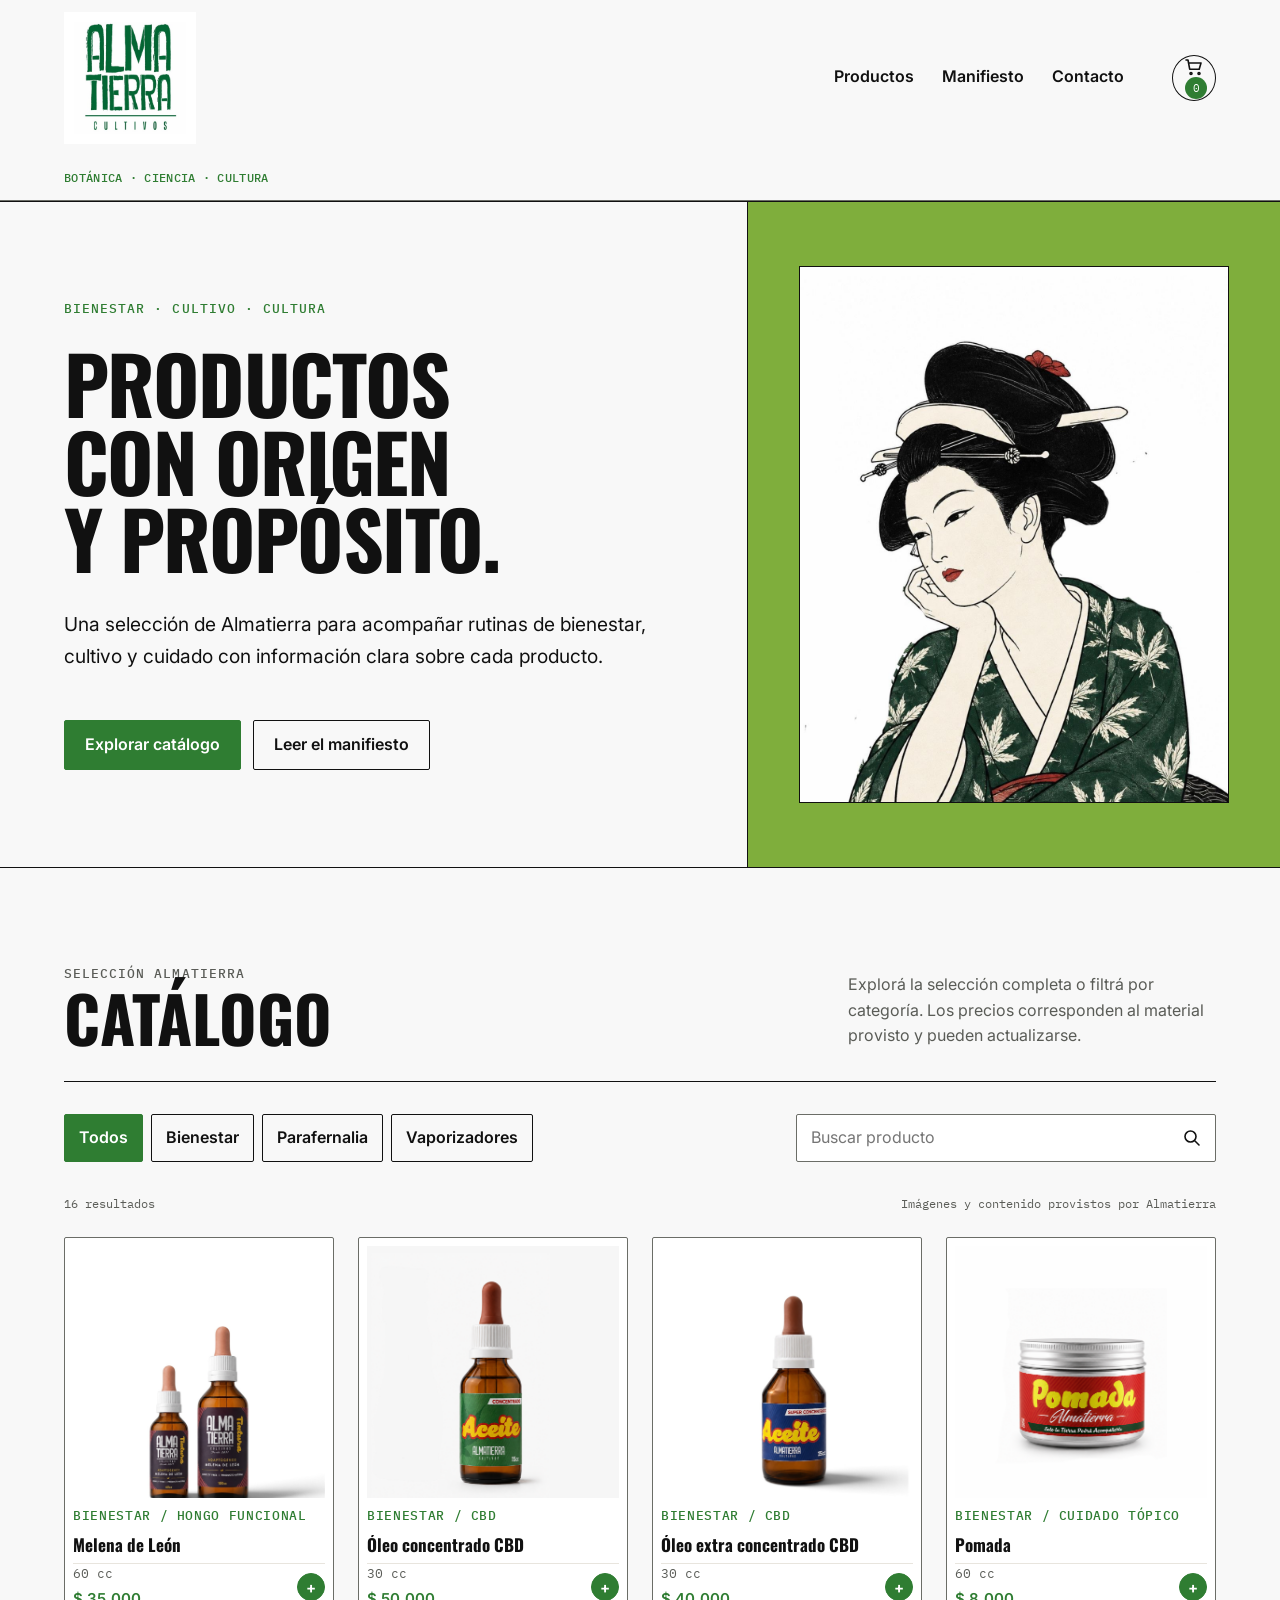
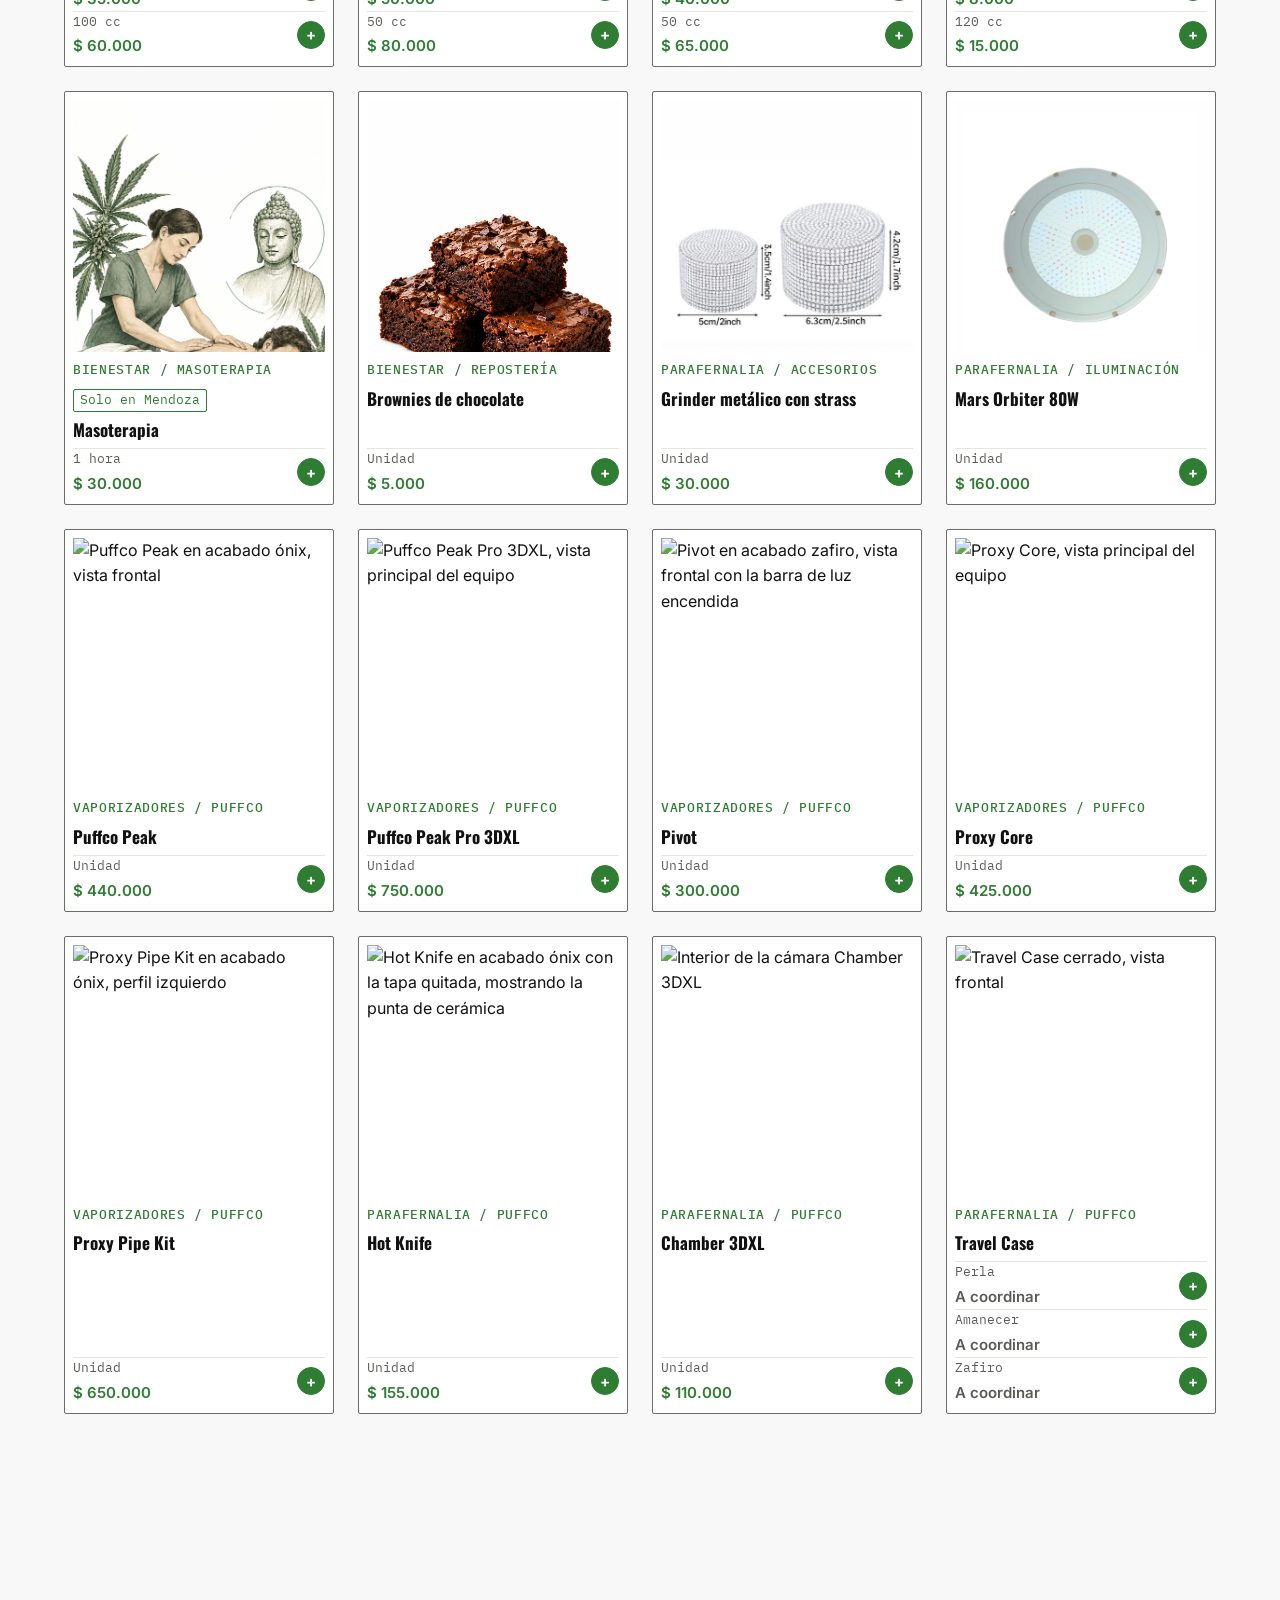
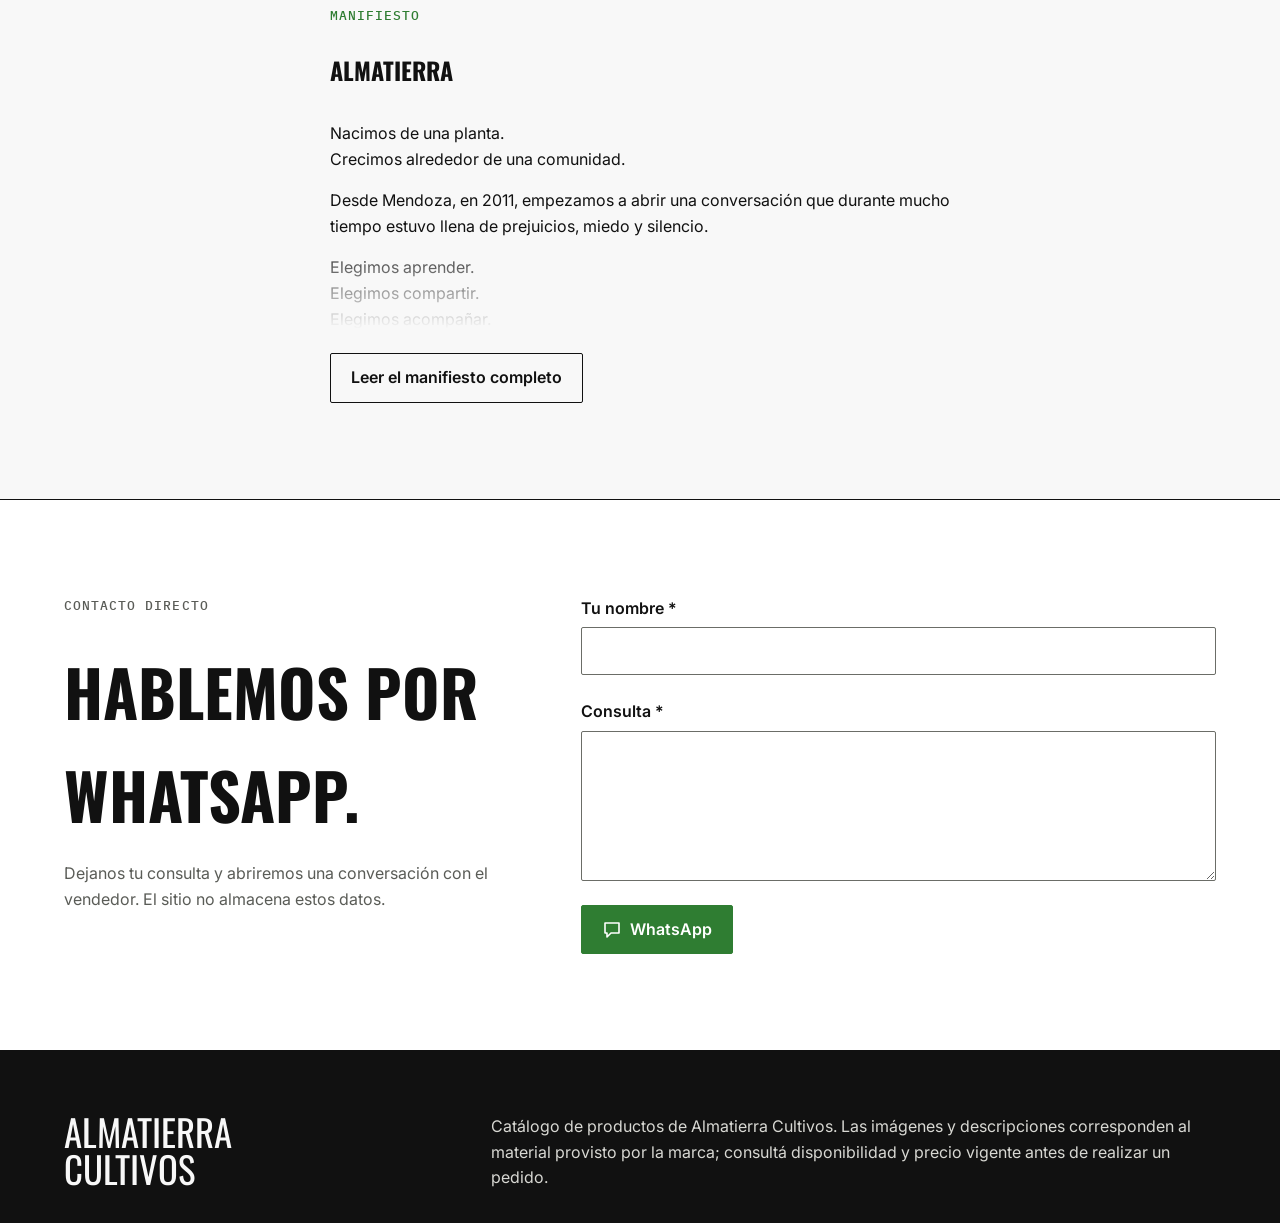
==== commit 19af985f: "Limpiar textos editoriales de portada y pie" ====
--- a/index.html
+++ b/index.html
@@ -46,7 +46,6 @@
     <div class="edition-strip">
       <div class="container">
         <span class="edition-mark">Botánica · Ciencia · Cultura</span>
-        <span>Catálogo / Edición 01</span>
       </div>
     </div>
   </header>
@@ -64,11 +63,9 @@
       </div>
 
       <aside class="manifesto-plate" aria-label="Ilustración de portada">
-        <span class="plate-index">Edición 01 / Ilustración</span>
         <div class="specimen product-specimen">
           <img src="assets/ilustracion-portada.jpg" alt="Ilustración en estilo grabado japonés de una mujer con kimono verde estampado con hojas de cannabis, apoyando el rostro en la mano" width="1080" height="1350">
         </div>
-        <span class="plate-caption">Cannabis, cultura y bienestar consciente</span>
       </aside>
     </section>
 
@@ -203,7 +200,6 @@
         <div class="footer-mark">Almatierra<br>Cultivos</div>
         <p class="footer-copy">Catálogo de productos de Almatierra Cultivos. Las imágenes y descripciones corresponden al material provisto por la marca; consultá disponibilidad y precio vigente antes de realizar un pedido.</p>
       </div>
-      <p class="footer-meta">Diseño editorial botánico-científico · Vista responsive · Identidad 2026</p>
     </div>
   </footer>
 
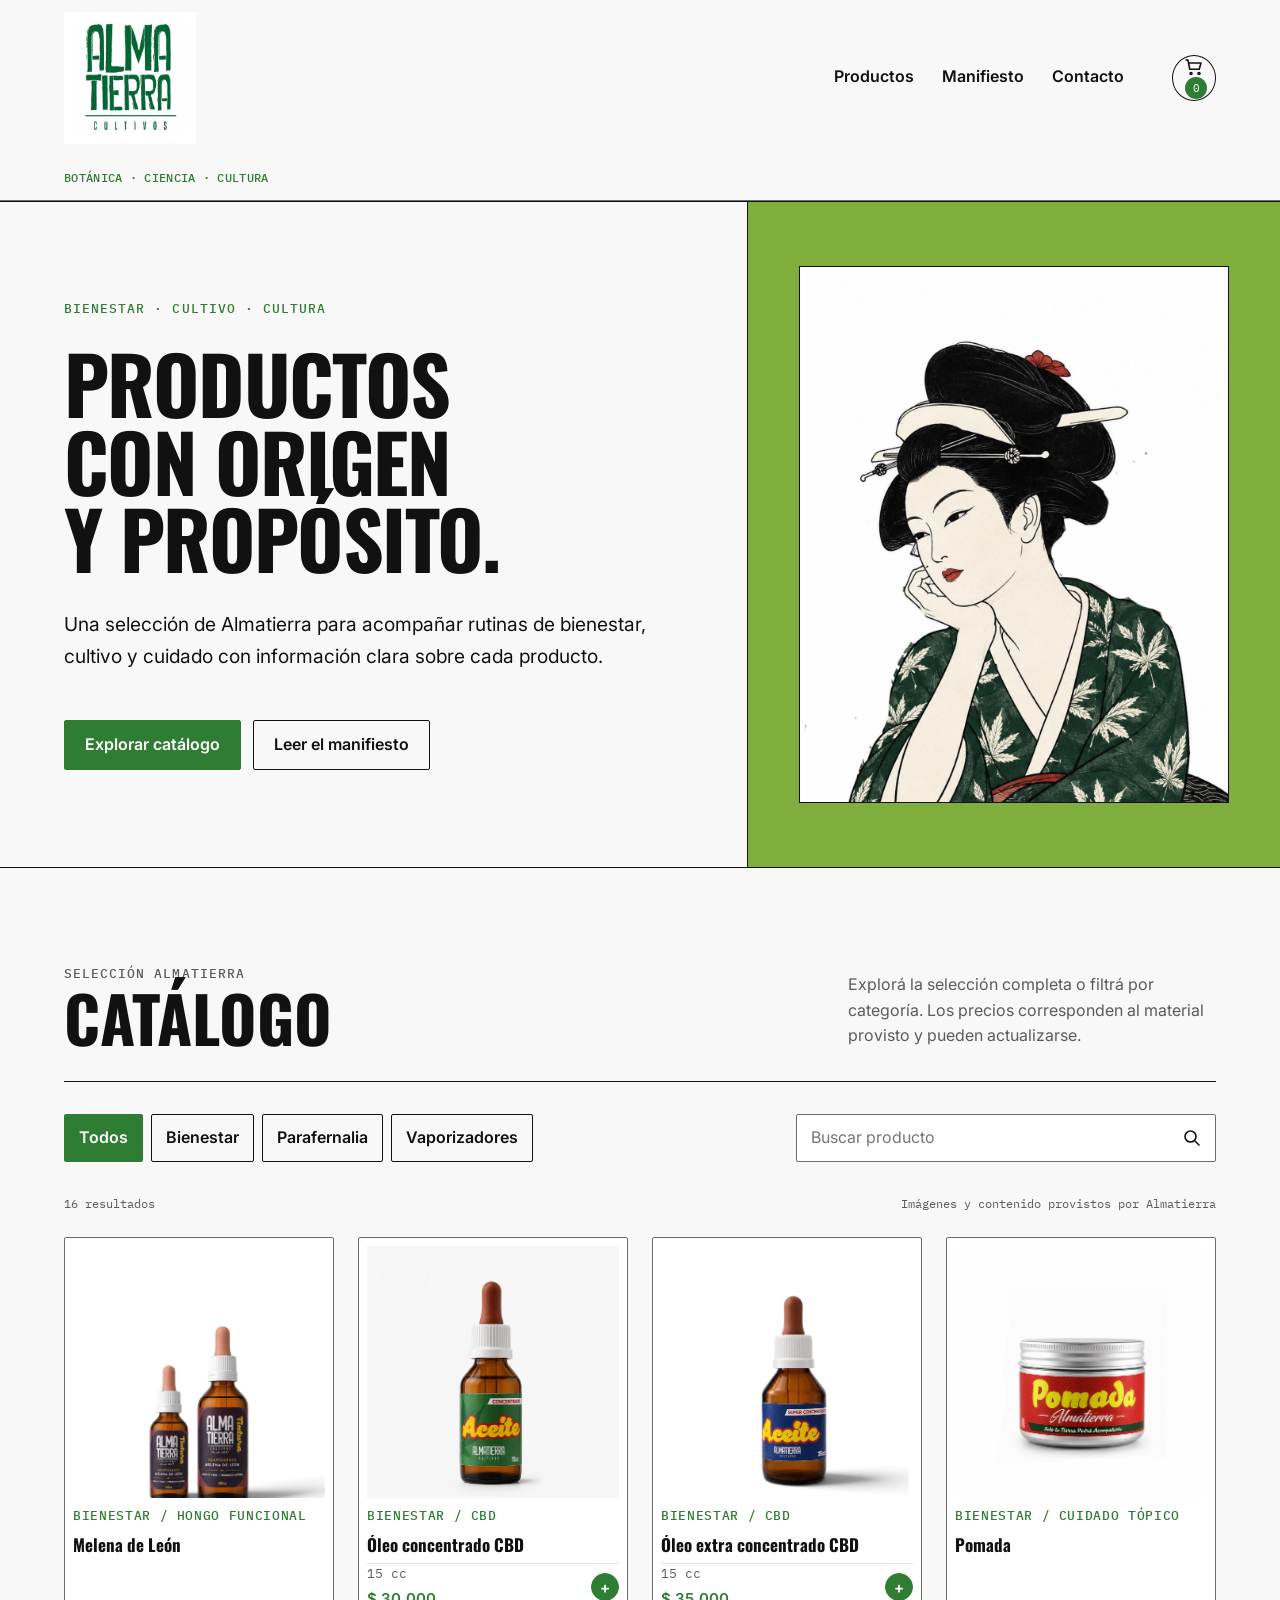
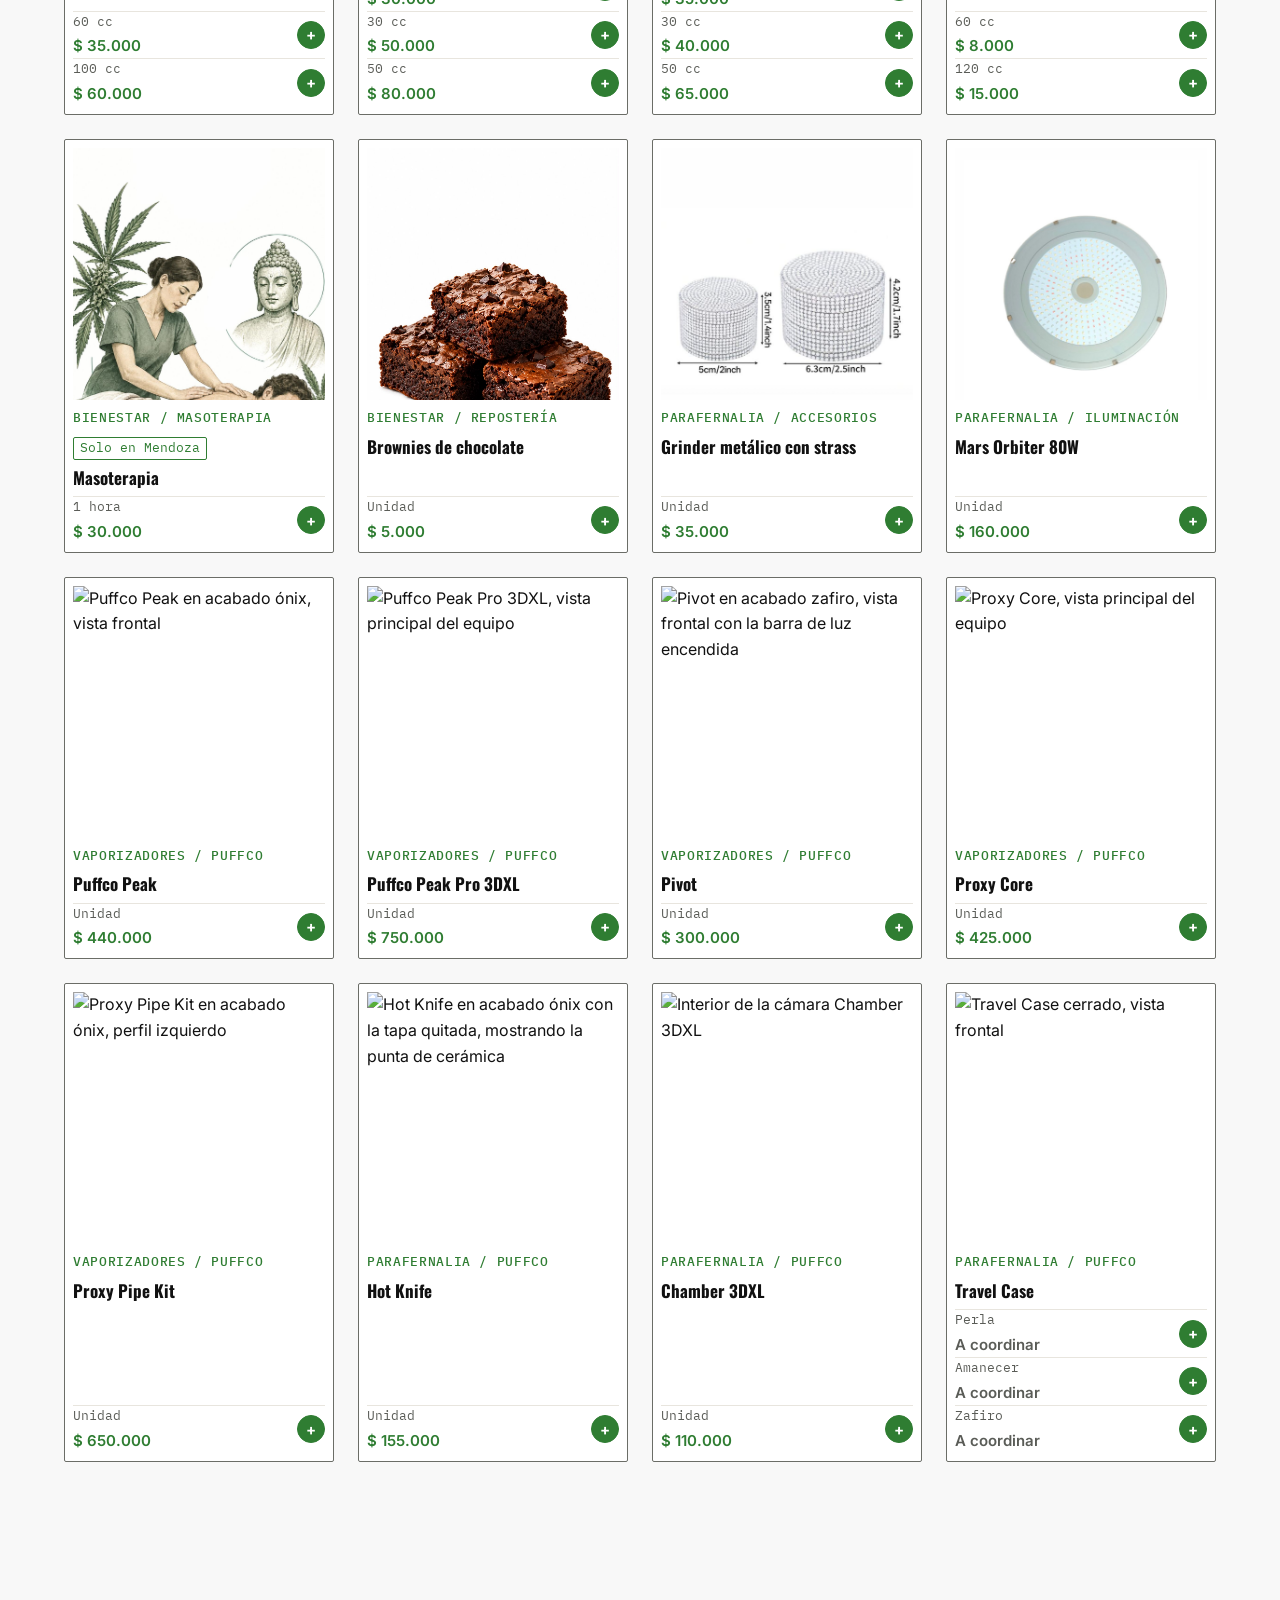
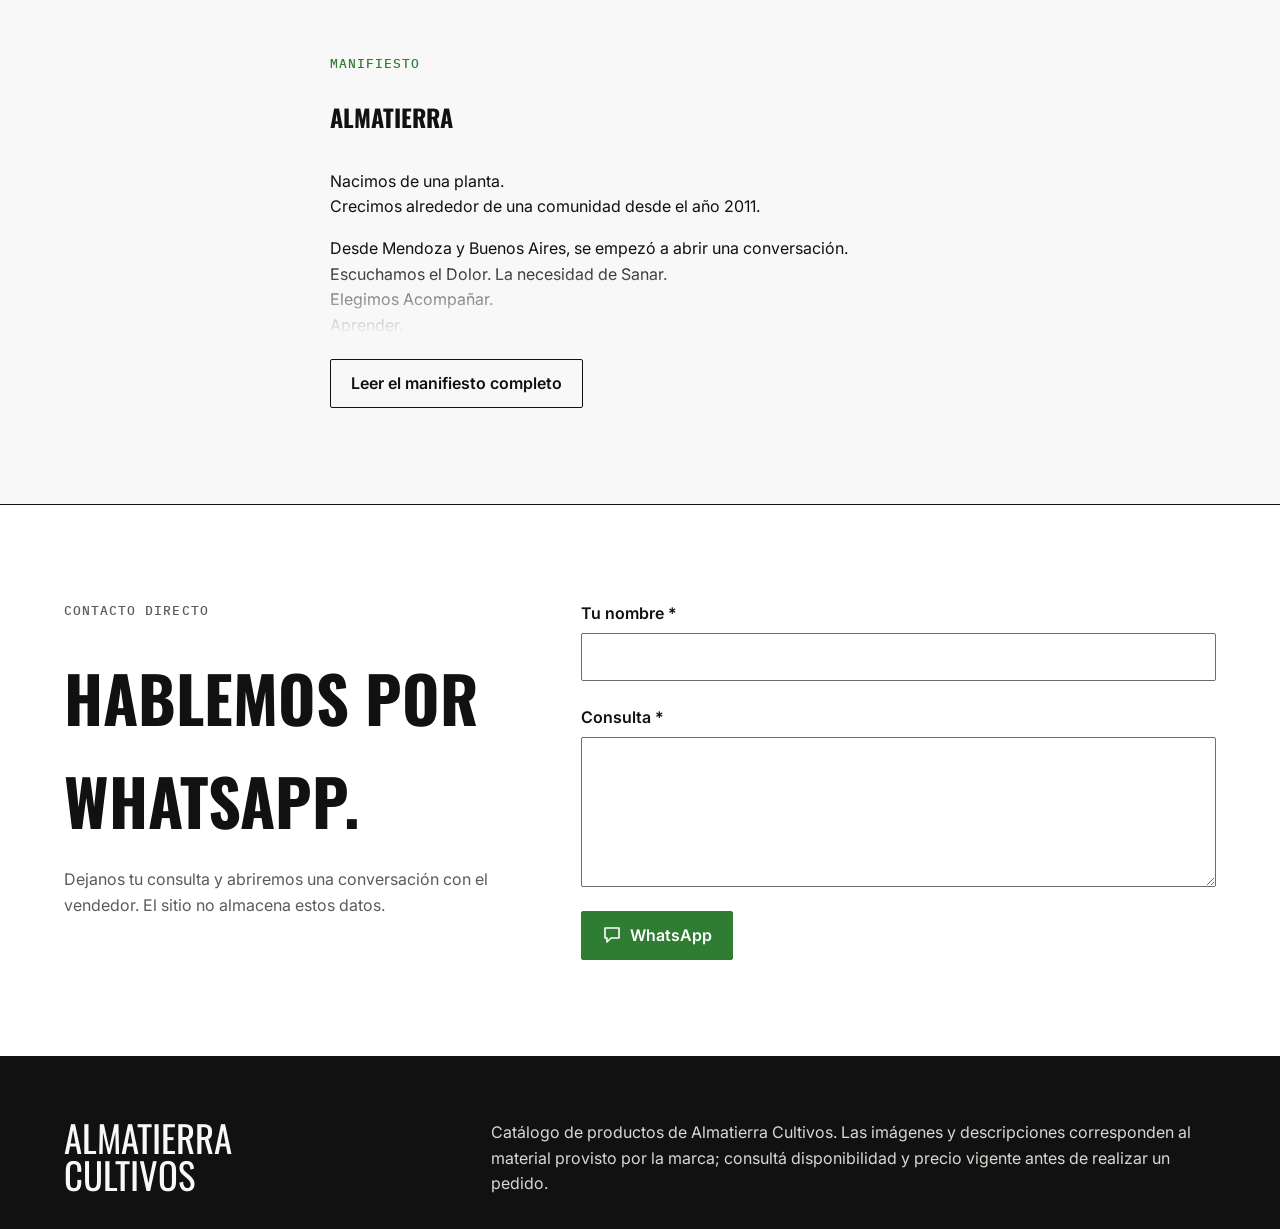
==== commit 1418e90f: "Reemplazar manifiesto de Almatierra" ====
--- a/index.html
+++ b/index.html
@@ -151,18 +151,13 @@
         <h2 id="manifesto-section-title">Almatierra</h2>
 
         <div class="manifesto-text" id="manifesto-text">
-          <p>Nacimos de una planta.<br>Crecimos alrededor de una comunidad.</p>
-          <p>Desde Mendoza, en 2011, empezamos a abrir una conversación que durante mucho tiempo estuvo llena de prejuicios, miedo y silencio.</p>
-          <p>Elegimos aprender.<br>Elegimos compartir.<br>Elegimos acompañar.</p>
-          <p>Creemos en el cannabis como herramienta terapéutica y en el conocimiento como una forma de libertad.</p>
-          <p>Pero también creemos en algo más grande: que nadie debería transitar solo aquello que puede transformar su bienestar.</p>
-          <p>Por eso hacemos comunidad.<br>Educamos.<br>Investigamos.<br>Escuchamos.<br>Aprendemos.</p>
-          <p>Sin milagros. Sin recetas mágicas. Sin humo.</p>
+          <p>Nacimos de una planta.<br>Crecimos alrededor de una comunidad desde el año 2011.</p>
+          <p>Desde Mendoza y Buenos Aires, se empezó a abrir una conversación.<br>Escuchamos el Dolor. La necesidad de Sanar.<br>Elegimos Acompañar.<br>Aprender.<br>Compartir.</p>
+          <p>Esta conversación se expandió. Encontramos colegas, oyentes. Usuarios que se convierten en Amigos/as.<br>Qué se vuelven Familia.<br>Elegimos cuidarnos, cuidarte lo más posible.<br>Cada vez que tocas nuestra puerta.</p>
+          <p>Creemos que el cannabis es una poderosa herramienta terapéutica. El conocimiento, una forma de libertad. Libertad para poder elegir la Salud. Es un Derecho, y sobre todo una forma de Vida.</p>
+          <p>También creemos en algo más grande: El camino a transformar nuestro bienestar, es mejor acompañado.<br>Por eso hacemos comunidad.<br>Nos ayudamos.<br>Investigamos.<br>Escuchamos.<br>Aprendemos.</p>
           <p>Con información, experiencia y respeto por cada historia.</p>
-          <p>Almatierra es una forma de mirar la planta, pero también una forma de mirar a las personas.</p>
-          <p>Porque el bienestar no es una fórmula.<br>Es un camino.</p>
-          <p>Y queremos recorrerlo juntos.</p>
-          <p class="manifesto-sign">Almatierra<br><span>Cannabis, cultura y bienestar consciente.</span></p>
+          <p>Almatierra es una forma de vivir la planta, vernos reflejados en ella. También en las personas que acompañan. Creemos que el bienestar no se reduce a una fórmula: es un proceso.<br>Un camino.<br>Y queremos recorrerlo Juntos.</p>
         </div>
 
         <button class="button button-secondary manifesto-toggle" id="manifesto-toggle" type="button" aria-expanded="false" aria-controls="manifesto-text">Leer el manifiesto completo</button>
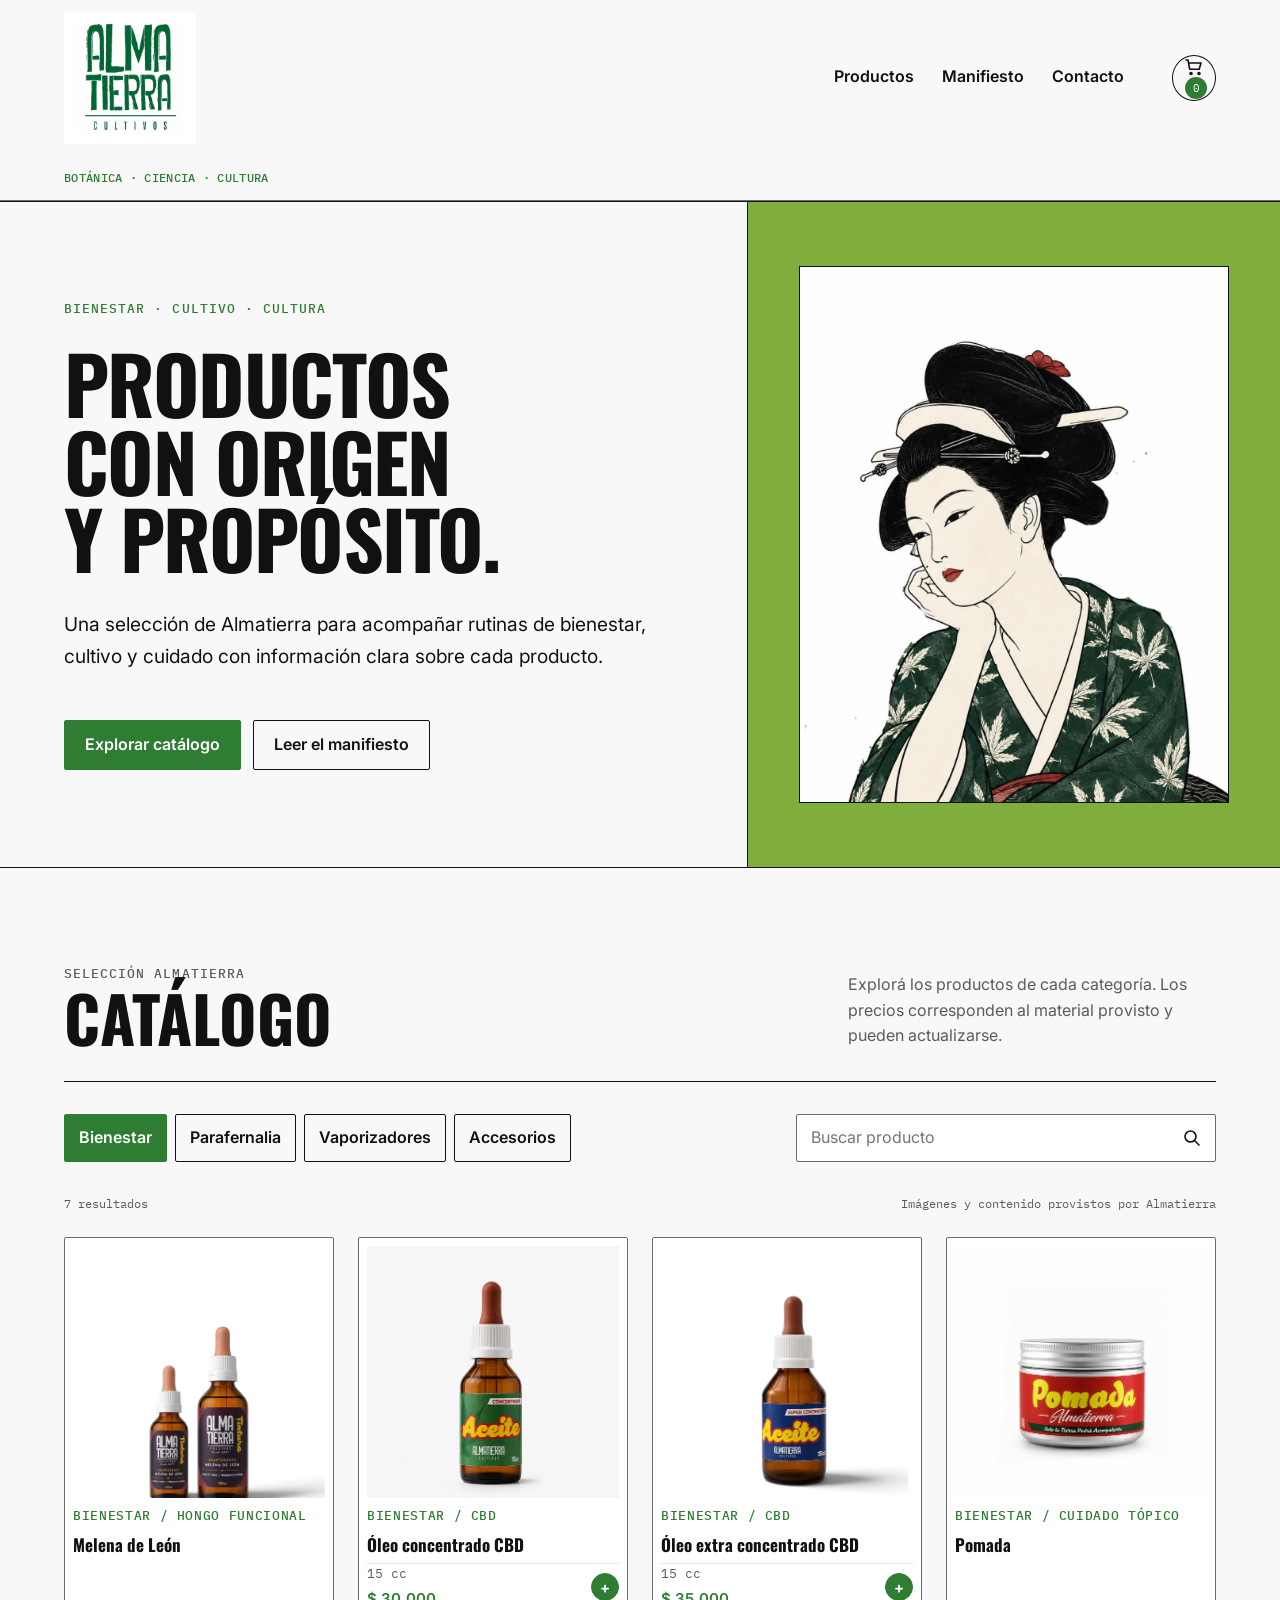
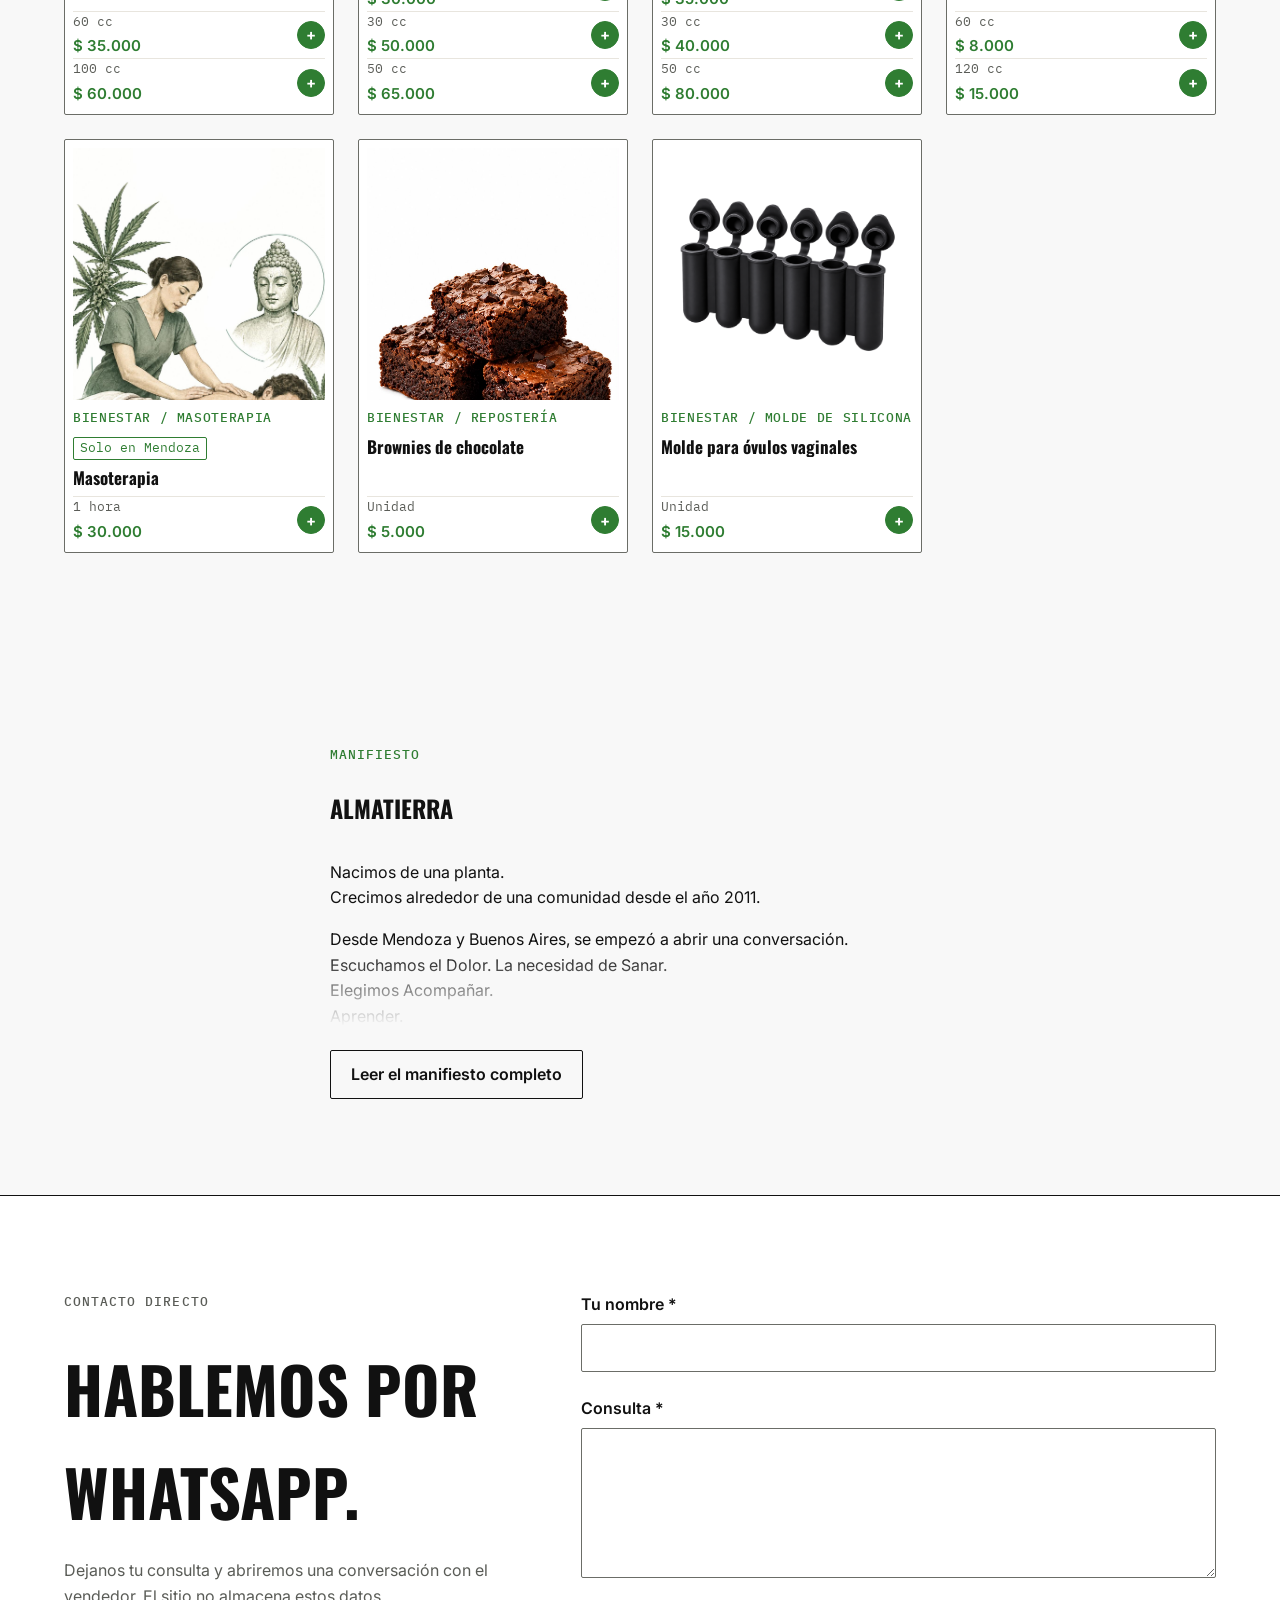
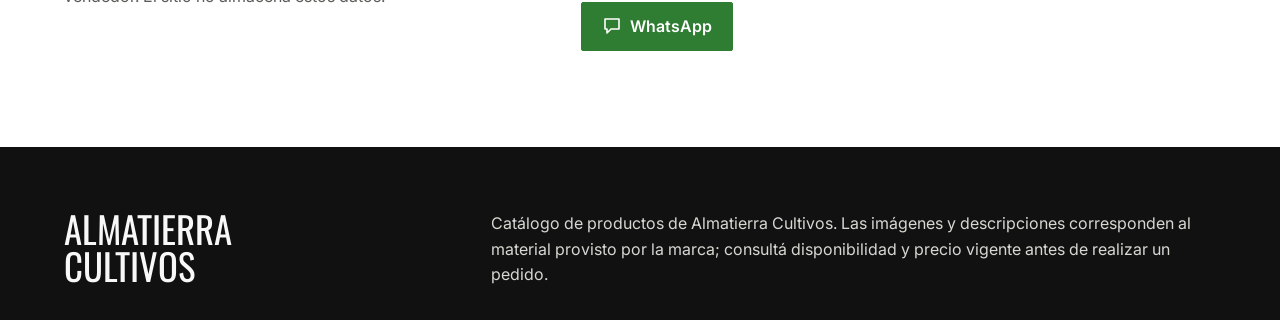
==== commit f110fb4c: "fix(catalog): show products within individual categories" ====
--- a/index.html
+++ b/index.html
@@ -76,7 +76,7 @@
             <p class="eyebrow">Selección Almatierra</p>
             <h2 id="catalog-title">Catálogo</h2>
           </div>
-          <p>Explorá la selección completa o filtrá por categoría. Los precios corresponden al material provisto y pueden actualizarse.</p>
+          <p>Explorá los productos de cada categoría. Los precios corresponden al material provisto y pueden actualizarse.</p>
         </div>
 
         <div class="catalog-toolbar">
--- a/assets/css/almatierra.css
+++ b/assets/css/almatierra.css
@@ -1,1243 +1,1253 @@
-:root {
-  --brand: #2f7d32;
-  --brand-hover: #266729;
-  --brand-active: #1d5220;
-  --brand-light: #7fae3c;
-  --ink: #111111;
-  --paper: #f8f8f8;
-  --surface: #ffffff;
-  --warm-gray: #e8e5de;
-  --muted: #5a5c57;
-  --border: #6b6d67;
-  --focus: #2f7d32;
-  --display: "Oswald", "Arial Narrow", sans-serif;
-  --body: "Inter", system-ui, sans-serif;
-  --mono: "IBM Plex Mono", ui-monospace, monospace;
-  --container: 1280px;
-  --space-1: 4px;
-  --space-2: 8px;
-  --space-3: 16px;
-  --space-4: 24px;
-  --space-5: 32px;
-  --space-6: 48px;
-  --space-7: 64px;
-  --space-8: 96px;
-  --radius: 2px;
-}
+:root {
+  --brand: #2f7d32;
+  --brand-hover: #266729;
+  --brand-active: #1d5220;
+  --brand-light: #7fae3c;
+  --ink: #111111;
+  --paper: #f8f8f8;
+  --surface: #ffffff;
+  --warm-gray: #e8e5de;
+  --muted: #5a5c57;
+  --border: #6b6d67;
+  --focus: #2f7d32;
+  --display: "Oswald", "Arial Narrow", sans-serif;
+  --body: "Inter", system-ui, sans-serif;
+  --mono: "IBM Plex Mono", ui-monospace, monospace;
+  --container: 1280px;
+  --space-1: 4px;
+  --space-2: 8px;
+  --space-3: 16px;
+  --space-4: 24px;
+  --space-5: 32px;
+  --space-6: 48px;
+  --space-7: 64px;
+  --space-8: 96px;
+  --radius: 2px;
+}
+
+*, *::before, *::after { box-sizing: border-box; }
+
+html { scroll-behavior: smooth; }
+
+body {
+  margin: 0;
+  min-width: 320px;
+  color: var(--ink);
+  background: var(--paper);
+  font-family: var(--body);
+  font-size: 16px;
+  line-height: 1.6;
+}
+
+button, input { font: inherit; }
+button, a { -webkit-tap-highlight-color: transparent; }
+img { display: block; max-width: 100%; }
+a { color: inherit; }
+
+:focus-visible {
+  outline: 3px solid var(--focus);
+  outline-offset: 3px;
+}
+
+.skip-link {
+  position: fixed;
+  z-index: 100;
+  top: 12px;
+  left: 12px;
+  padding: 10px 14px;
+  color: #fff;
+  background: var(--brand);
+  transform: translateY(-160%);
+}
+
+.skip-link:focus { transform: translateY(0); }
+
+.container {
+  width: min(calc(100% - 128px), var(--container));
+  margin-inline: auto;
+}
+
+.site-header {
+  position: relative;
+  z-index: 20;
+  border-bottom: 1px solid var(--ink);
+  background: var(--paper);
+}
+
+.header-main {
+  display: grid;
+  grid-template-columns: 132px minmax(0, 1fr) auto;
+  align-items: center;
+  min-height: 156px;
+  gap: var(--space-6);
+}
+
+.brand {
+  display: block;
+  width: 132px;
+  height: 132px;
+  padding: 10px;
+  background: var(--surface);
+}
+
+.brand img {
+  width: 100%;
+  height: 100%;
+  object-fit: contain;
+}
+
+.nav-wrap {
+  display: flex;
+  align-items: center;
+  justify-content: flex-end;
+  gap: var(--space-5);
+  min-width: 0;
+}
+
+.primary-nav ul {
+  display: flex;
+  flex-wrap: wrap;
+  align-items: center;
+  gap: 8px 28px;
+  margin: 0;
+  padding: 0;
+  list-style: none;
+}
+
+.primary-nav a {
+  display: inline-flex;
+  align-items: center;
+  min-height: 44px;
+  border-bottom: 2px solid transparent;
+  font-weight: 600;
+  text-decoration: none;
+}
+
+.primary-nav a:hover { border-bottom-color: var(--brand); }
+
+.header-actions {
+  display: flex;
+  align-items: center;
+  gap: 8px;
+}
+
+.icon-button, .menu-button {
+  display: inline-grid;
+  place-items: center;
+  min-width: 44px;
+  min-height: 44px;
+  border: 1px solid var(--ink);
+  border-radius: 50%;
+  color: var(--ink);
+  background: transparent;
+  cursor: pointer;
+}
+
+.icon-button:hover, .menu-button:hover { background: var(--warm-gray); }
+.menu-button { display: none; border-radius: var(--radius); }
+
+.cart-count {
+  display: inline-grid;
+  place-items: center;
+  min-width: 22px;
+  height: 22px;
+  margin-left: 4px;
+  padding-inline: 5px;
+  border-radius: 999px;
+  color: #fff;
+  background: var(--brand);
+  font-family: var(--mono);
+  font-size: 11px;
+  line-height: 1;
+}
+
+.edition-strip {
+  border-bottom: 1px solid var(--border);
+}
+
+.edition-strip .container {
+  display: flex;
+  align-items: center;
+  justify-content: space-between;
+  min-height: 44px;
+  gap: var(--space-3);
+  font-family: var(--mono);
+  font-size: 12px;
+  letter-spacing: .025em;
+  text-transform: uppercase;
+}
+
+.edition-mark { color: var(--brand); font-weight: 500; }
+
+.manifesto {
+  display: grid;
+  grid-template-columns: minmax(0, 7fr) minmax(280px, 5fr);
+  min-height: 640px;
+  border-bottom: 1px solid var(--ink);
+}
+
+.manifesto-copy {
+  display: flex;
+  flex-direction: column;
+  justify-content: center;
+  padding: var(--space-8) clamp(40px, 6vw, 96px) var(--space-8) max(64px, calc((100vw - var(--container)) / 2));
+}
+
+.eyebrow {
+  margin: 0 0 var(--space-4);
+  color: var(--brand);
+  font-family: var(--mono);
+  font-size: 13px;
+  font-weight: 500;
+  letter-spacing: .08em;
+  text-transform: uppercase;
+}
+
+h1, h2, h3 {
+  margin: 0;
+  font-family: var(--display);
+  text-wrap: balance;
+}
+
+h1 {
+  max-width: 850px;
+  font-size: clamp(3rem, 6.2vw, 6.6rem);
+  line-height: .98;
+  letter-spacing: -.02em;
+  text-transform: uppercase;
+}
+
+.manifesto-lead {
+  max-width: 700px;
+  margin: var(--space-5) 0 0;
+  font-size: clamp(1.05rem, 1.5vw, 1.3rem);
+  line-height: 1.65;
+  text-wrap: pretty;
+}
+
+.manifesto-actions {
+  display: flex;
+  flex-wrap: wrap;
+  gap: 12px;
+  margin-top: var(--space-6);
+}
+
+.button {
+  display: inline-flex;
+  align-items: center;
+  justify-content: center;
+  min-height: 48px;
+  padding: 11px 20px;
+  border: 1px solid var(--ink);
+  border-radius: var(--radius);
+  font-weight: 600;
+  text-decoration: none;
+  cursor: pointer;
+}
+
+.button-primary {
+  border-color: var(--brand);
+  color: #fff;
+  background: var(--brand);
+}
+
+.button-primary:hover { border-color: var(--brand-hover); background: var(--brand-hover); }
+.button-primary:active { border-color: var(--brand-active); background: var(--brand-active); }
+.button-secondary { color: var(--ink); background: transparent; }
+.button-secondary:hover { background: var(--warm-gray); }
+
+.manifesto-plate {
+  display: grid;
+  grid-template-rows: auto 1fr auto;
+  min-width: 0;
+  padding: var(--space-7) clamp(28px, 4vw, 64px);
+  color: var(--ink);
+  background: var(--brand-light);
+  border-left: 1px solid var(--ink);
+}
+
+.plate-index, .plate-caption {
+  font-family: var(--mono);
+  font-size: 12px;
+  letter-spacing: .06em;
+  text-transform: uppercase;
+}
+
+.specimen {
+  /* Flex para centrar: con display:block el height:100% de la imagen no
+     resuelve contra un alto que sale de min-height y la foto quedaba
+     pegada arriba con un hueco debajo. */
+  position: relative;
+  display: flex;
+  align-items: center;
+  justify-content: center;
+  align-self: center;
+  min-height: 350px;
+  border: 1px solid var(--ink);
+  background: var(--paper);
+  overflow: hidden;
+}
+
+.specimen::before, .specimen::after {
+  content: "";
+  position: absolute;
+  inset: 10% 50%;
+  width: 1px;
+  background: var(--ink);
+  transform-origin: bottom;
+}
+
+.specimen::before { transform: rotate(28deg); }
+.specimen::after { transform: rotate(-31deg); }
+
+.specimen-rings {
+  position: absolute;
+  inset: 16% 12%;
+  border: 1px solid var(--ink);
+  border-radius: 50%;
+}
+
+.specimen-rings::before,
+.specimen-rings::after {
+  content: "";
+  position: absolute;
+  border: 1px solid var(--ink);
+  border-radius: 50%;
+}
+
+.specimen-rings::before { inset: 14%; }
+.specimen-rings::after { inset: 31%; }
+
+.specimen-label {
+  position: absolute;
+  right: 16px;
+  bottom: 14px;
+  max-width: 180px;
+  margin: 0;
+  padding: 6px 8px;
+  color: var(--paper);
+  background: var(--ink);
+  font-family: var(--mono);
+  font-size: 11px;
+  line-height: 1.4;
+}
+
+.section { padding-block: var(--space-8); }
+
+.section-heading {
+  display: grid;
+  grid-template-columns: minmax(0, 8fr) minmax(240px, 4fr);
+  align-items: end;
+  gap: var(--space-6);
+  padding-bottom: var(--space-5);
+  border-bottom: 1px solid var(--ink);
+}
+
+.section-heading h2 {
+  font-size: clamp(2.5rem, 5vw, 4.8rem);
+  line-height: 1;
+  text-transform: uppercase;
+}
+
+.section-heading p { margin: 0; color: var(--muted); text-wrap: pretty; }
+
+.catalog-toolbar {
+  display: grid;
+  grid-template-columns: minmax(0, 1fr) minmax(260px, 420px);
+  gap: var(--space-4);
+  margin-block: var(--space-5);
+}
+
+.categories {
+  display: flex;
+  flex-wrap: wrap;
+  gap: 8px;
+}
+
+.category-button {
+  min-height: 44px;
+  padding: 8px 14px;
+  border: 1px solid var(--ink);
+  border-radius: var(--radius);
+  color: var(--ink);
+  background: transparent;
+  font-weight: 600;
+  cursor: pointer;
+}
+
+.category-button:hover { background: var(--warm-gray); }
+.category-button[aria-pressed="true"] { border-color: var(--brand); color: #fff; background: var(--brand); }
+
+.search-form { position: relative; }
+
+.search-form label { position: absolute; width: 1px; height: 1px; overflow: hidden; clip: rect(0 0 0 0); }
+.search-form input {
+  width: 100%;
+  min-height: 48px;
+  padding: 10px 48px 10px 14px;
+  border: 1px solid var(--border);
+  border-radius: var(--radius);
+  color: var(--ink);
+  background: var(--surface);
+}
+
+.search-submit {
+  position: absolute;
+  top: 2px;
+  right: 2px;
+  display: grid;
+  place-items: center;
+  width: 44px;
+  height: 44px;
+  border: 0;
+  color: var(--ink);
+  background: transparent;
+  cursor: pointer;
+}
+
+.search-submit:hover { background: var(--warm-gray); }
+
+.catalog-note {
+  display: flex;
+  justify-content: space-between;
+  gap: var(--space-4);
+  margin-bottom: var(--space-4);
+  color: var(--muted);
+  font-family: var(--mono);
+  font-size: 12px;
+}
+
+[hidden] { display: none !important; }
+
+.product-grid {
+  display: grid;
+  grid-template-columns: repeat(4, minmax(0, 1fr));
+  gap: var(--space-4);
+}
+
+@media (min-width: 1360px) {
+  .product-grid { grid-template-columns: repeat(5, minmax(0, 1fr)); }
+}
+
+.product-card {
+  position: relative;
+  display: flex;
+  flex-direction: column;
+  gap: var(--space-2);
+  min-width: 0;
+  padding: var(--space-2);
+  border: 1px solid var(--border);
+  border-radius: var(--radius);
+  background: var(--surface);
+  transition: transform 160ms ease, border-color 160ms ease;
+}
+
+.product-card:hover { transform: translateY(-2px); border-color: var(--ink); }
+.product-card:focus-within { border-color: var(--ink); }
+
+/* Disparador estirado: cubre la tarjeta por debajo de los steppers,
+   asi no hay interactivos anidados y el HTML sigue siendo valido. */
+.product-open {
+  position: absolute;
+  inset: 0;
+  z-index: 0;
+  border: 0;
+  border-radius: var(--radius);
+  background: transparent;
+  cursor: pointer;
+}
+
+.product-media {
+  position: relative;
+  display: grid;
+  place-items: center;
+  aspect-ratio: 1 / 1;
+  margin: 0;
+  background: var(--surface);
+  overflow: hidden;
+}
+
+.product-media img {
+  width: 100%;
+  height: 100%;
+  min-width: 0;
+  object-fit: contain;
+  background: var(--surface);
+}
+
+.product-media figcaption {
+  position: absolute;
+  width: 1px;
+  height: 1px;
+  overflow: hidden;
+  clip: rect(0 0 0 0);
+  white-space: nowrap;
+}
+
+.product-meta {
+  margin: 0;
+  color: var(--brand);
+  font-family: var(--mono);
+  font-size: 13px;
+  font-weight: 500;
+  letter-spacing: .05em;
+  text-transform: uppercase;
+}
+
+.product-name {
+  display: -webkit-box;
+  margin: 0;
+  overflow: hidden;
+  font-size: 1.0625rem;
+  line-height: 1.18;
+  text-transform: none;
+  -webkit-box-orient: vertical;
+  -webkit-line-clamp: 2;
+  line-clamp: 2;
+}
+
+.product-specs,
+.product-variants {
+  display: grid;
+  margin: 0;
+  padding: 0;
+  color: var(--ink);
+  list-style: none;
+}
+
+.product-specs {
+  gap: 4px;
+  margin-bottom: var(--space-4);
+  font-family: var(--mono);
+  font-size: 13px;
+}
+
+.product-variants { position: relative; z-index: 1; margin-top: auto; }
+
+.product-specs li {
+  display: flex;
+  align-items: center;
+  justify-content: space-between;
+  gap: 12px;
+  min-height: 52px;
+  border-bottom: 1px solid var(--warm-gray);
+}
+
+.variant-row {
+  display: flex;
+  align-items: center;
+  justify-content: space-between;
+  gap: 8px;
+  min-height: 44px;
+  border-top: 1px solid var(--warm-gray);
+}
+
+.variant-information { display: grid; gap: 2px; min-width: 0; }
+
+.variant-label {
+  color: var(--muted);
+  font-family: var(--mono);
+  font-size: 13px;
+}
+
+.variant-price {
+  color: var(--brand);
+  font-size: 15px;
+  font-weight: 600;
+}
+
+.variant-price.is-quote { color: var(--muted); }
+
+.variant-control {
+  display: flex;
+  flex: 0 0 auto;
+  align-items: center;
+  gap: 6px;
+}
+
+/* 28px a la vista, 44px de area tactil via ::before. */
+.quantity-button {
+  position: relative;
+  display: inline-grid;
+  width: 28px;
+  height: 28px;
+  flex: 0 0 auto;
+  place-items: center;
+  border: 1px solid var(--brand);
+  border-radius: 50%;
+  color: #fff;
+  background: var(--brand);
+  font-family: var(--body);
+  font-size: 15px;
+  font-weight: 700;
+  line-height: 1;
+  cursor: pointer;
+}
+
+.quantity-button::before {
+  content: "";
+  position: absolute;
+  inset: -8px;
+}
+
+.quantity-button:disabled {
+  border-color: var(--warm-gray);
+  color: var(--muted);
+  background: var(--warm-gray);
+  cursor: not-allowed;
+}
+
+.quantity-button:not(:disabled):hover { border-color: var(--brand-hover); background: var(--brand-hover); }
+
+.variant-quantity {
+  min-width: 18px;
+  font-family: var(--mono);
+  font-size: 14px;
+  font-weight: 700;
+  text-align: center;
+}
+
+/* Restriccion de disponibilidad: va en la tarjeta, no solo en la ficha,
+   porque condiciona la compra y no puede descubrirse al final. */
+.product-availability {
+  display: inline-flex;
+  align-self: flex-start;
+  margin: 0;
+  padding: 2px 6px;
+  border: 1px solid var(--brand);
+  border-radius: var(--radius);
+  color: var(--brand);
+  font-family: var(--mono);
+  font-size: 13px;
+  line-height: 1.3;
+}
+
+.product-availability-note {
+  margin: 0 0 var(--space-3);
+  padding: var(--space-2) var(--space-3);
+  border-left: 2px solid var(--brand);
+  background: var(--paper);
+  font-size: 15px;
+  font-weight: 600;
+}
+
+.cart-item-availability {
+  color: var(--brand);
+  font-family: var(--mono);
+  font-size: 13px;
+}
+
+.product-quote-note {
+  margin: 0;
+  color: var(--muted);
+  font-family: var(--mono);
+  font-size: 13px;
+}
+
+.product-specimen::before,
+.product-specimen::after { display: none; }
+
+.product-specimen img {
+  width: 100%;
+  max-height: 100%;
+  height: 100%;
+  object-fit: contain;
+  background: var(--surface);
+}
+
+.empty-state {
+  padding: var(--space-6);
+  border: 1px solid var(--ink);
+  background: var(--surface);
+  text-align: center;
+}
+
+.editorial-block {
+  display: grid;
+  grid-template-columns: 4fr 8fr;
+  border-block: 1px solid var(--ink);
+}
+
+.editorial-index {
+  padding: var(--space-7) var(--space-5);
+  color: var(--ink);
+  background: var(--brand-light);
+  border-right: 1px solid var(--ink);
+}
+
+.editorial-index strong {
+  display: block;
+  font-family: var(--display);
+  font-size: clamp(5rem, 10vw, 10rem);
+  line-height: .8;
+}
+
+.editorial-index span { font-family: var(--mono); font-size: 12px; text-transform: uppercase; }
+
+.editorial-copy { padding: var(--space-7) clamp(28px, 6vw, 96px); }
+.editorial-copy h2 { font-size: clamp(2.5rem, 5vw, 5rem); line-height: 1; text-transform: uppercase; }
+.editorial-copy blockquote {
+  max-width: 850px;
+  margin: var(--space-5) 0 0;
+  font-size: clamp(1.3rem, 2.1vw, 2rem);
+  line-height: 1.45;
+}
+.editorial-copy cite { display: block; margin-top: var(--space-4); font-family: var(--mono); font-size: 12px; font-style: normal; text-transform: uppercase; }
+
+.contact-section { border-top: 1px solid var(--ink); background: var(--surface); }
+.contact-grid {
+  display: grid;
+  grid-template-columns: minmax(0, 5fr) minmax(320px, 7fr);
+  gap: var(--space-7);
+}
+.contact-copy h2 { font-size: clamp(2.5rem, 5vw, 4.8rem); text-transform: uppercase; }
+.contact-copy p { max-width: 520px; color: var(--muted); }
+.contact-form { display: grid; gap: var(--space-4); }
+.contact-submit { justify-self: start; }
+.icon-action { display: inline-flex; align-items: center; justify-content: center; gap: 8px; }
+
+.site-footer {
+  padding-block: var(--space-7) var(--space-5);
+  color: var(--paper);
+  background: var(--ink);
+}
+
+.footer-grid {
+  display: grid;
+  grid-template-columns: minmax(220px, 4fr) minmax(0, 8fr);
+  gap: var(--space-7);
+}
+
+.footer-mark {
+  font-family: var(--display);
+  font-size: 2.3rem;
+  line-height: 1;
+  text-transform: uppercase;
+}
+
+.footer-copy { max-width: 700px; margin: 0; color: #d8d8d3; }
+.footer-meta { margin: var(--space-6) 0 0; padding-top: var(--space-4); border-top: 1px solid #777; font-family: var(--mono); font-size: 11px; }
+
+.cart-dialog {
+  width: min(560px, calc(100% - 40px));
+  max-height: calc(100dvh - 40px);
+  margin: auto;
+  padding: 0;
+  border: 1px solid var(--ink);
+  color: var(--ink);
+  background: var(--surface);
+  overflow: hidden;
+}
+
+.cart-dialog[open] { display: flex; flex-direction: column; }
+.cart-dialog::backdrop { background: rgb(17 17 17 / 52%); }
+.cart-dialog { box-shadow: 0 24px 60px rgb(17 17 17 / 22%); }
+
+.cart-group { margin-bottom: var(--space-4); }
+.cart-group:last-of-type { margin-bottom: 0; }
+
+.cart-group-title {
+  margin: 0 0 var(--space-2);
+  color: var(--muted);
+  font-family: var(--mono);
+  font-size: 13px;
+  font-weight: 500;
+  letter-spacing: .05em;
+  text-transform: uppercase;
+}
+
+.cart-quote-total {
+  margin: var(--space-2) 0 0;
+  color: var(--muted);
+  font-size: 15px;
+}
+
+/* ---------- modal de detalle ---------- */
+
+.product-dialog {
+  width: min(760px, calc(100% - 40px));
+  /* Altura fija: el modal mide igual para todos los productos, no salta
+     entre uno de dos lineas y otro con notas y lista de incluye. */
+  height: min(760px, calc(100dvh - 40px));
+}
+
+/* El h2 recibe el foco al abrir para que un lector de pantalla anuncie
+   el producto; es tabindex=-1, no se alcanza con Tab, y el anillo verde
+   sobre el titulo solo confunde. */
+#product-dialog-title:focus { outline: none; }
+
+/* Ninguna barra horizontal: lo que no entra se parte o se recorta. */
+.product-dialog .cart-dialog-body { overflow-x: hidden; }
+.product-dialog .cart-dialog-body * { overflow-wrap: anywhere; }
+.product-dialog-tagline {
+  margin: 0 0 var(--space-3);
+  color: var(--brand);
+  font-size: 1.0625rem;
+  font-weight: 600;
+}
+
+.product-dialog-description { margin: 0 0 var(--space-4); color: var(--muted); }
+
+.product-dialog-subtitle {
+  margin: 0 0 var(--space-2);
+  color: var(--muted);
+  font-family: var(--mono);
+  font-size: 13px;
+  font-weight: 500;
+  letter-spacing: .05em;
+  text-transform: uppercase;
+}
+
+.product-includes,
+.product-notes {
+  display: grid;
+  gap: 6px;
+  margin: 0 0 var(--space-4);
+  padding-left: 18px;
+}
+
+.product-notes { color: var(--muted); font-size: 15px; }
+
+.product-dialog .product-quote-note {
+  margin: 0 0 var(--space-3);
+  padding: var(--space-2) var(--space-3);
+  border-left: 2px solid var(--brand);
+  background: var(--paper);
+  font-size: 15px;
+}
+
+.product-dialog .product-variants { margin-bottom: 0; }
+
+/* ---------- carrusel ---------- */
+
+.product-gallery { display: grid; gap: var(--space-2); margin-bottom: var(--space-4); }
+
+.gallery-single,
+.gallery-track {
+  /* Alto acotado: con aspect-ratio 1/1 la galeria crecia hasta el ancho
+     del modal y se comia la pantalla. */
+  height: 320px;
+  margin: 0;
+  border: 1px solid var(--warm-gray);
+  background: var(--surface);
+}
+
+/* Flex, no grid: en grid la fila implicita se dimensiona con el alto
+   natural de la imagen, el height:100% resolvia contra esa fila y la
+   foto desbordaba la caja pisando el texto de abajo. Mismo motivo que
+   en .gallery-track > li. */
+.gallery-single {
+  display: flex;
+  min-height: 0;
+  align-items: center;
+  justify-content: center;
+  overflow: hidden;
+}
+
+.gallery-track {
+  display: grid;
+  grid-auto-flow: column;
+  grid-auto-columns: 100%;
+  /* Sin esto la fila implicita se dimensiona con el alto natural de la
+     imagen y el height del track queda ignorado. */
+  grid-auto-rows: 100%;
+  padding: 0;
+  overflow-x: auto;
+  /* overflow-x:auto arrastra overflow-y a auto y aparece una barra vertical. */
+  overflow-y: hidden;
+  list-style: none;
+  scroll-snap-type: x mandatory;
+  scroll-behavior: smooth;
+}
+
+.gallery-track > li {
+  /* Sin height:100% la imagen se dimensiona sola y desborda el track. */
+  /* Flex y no grid: aca el height:100% de la imagen resuelve contra el
+     alto definido del li. En grid resolvia contra la fila implicita,
+     que se dimensiona con la imagen y volvia a desbordar. */
+  display: flex;
+  height: 100%;
+  min-height: 0;
+  min-width: 0;
+  align-items: center;
+  justify-content: center;
+  scroll-snap-align: center;
+}
+
+/* La navegacion son los botones y los puntos; la barra sobra. */
+.gallery-track { scrollbar-width: none; }
+.gallery-track::-webkit-scrollbar { display: none; }
+
+.gallery-single img,
+.gallery-track img {
+  width: 100%;
+  max-height: 100%;
+  height: 100%;
+  object-fit: contain;
+  background: var(--surface);
+}
+
+.gallery-nav { display: flex; align-items: center; justify-content: space-between; gap: 8px; }
+
+.gallery-button {
+  display: inline-grid;
+  min-width: 44px;
+  min-height: 44px;
+  place-items: center;
+  border: 1px solid var(--brand);
+  border-radius: var(--radius);
+  color: var(--brand);
+  background: var(--surface);
+  cursor: pointer;
+}
+
+.gallery-button:hover { color: #fff; background: var(--brand); }
+
+.gallery-counter {
+  margin: 0;
+  color: var(--muted);
+  font-family: var(--mono);
+  font-size: 13px;
+}
+
+.gallery-dots { display: flex; flex-wrap: wrap; justify-content: center; }
+
+.gallery-dot {
+  display: inline-grid;
+  width: 44px;
+  height: 44px;
+  place-items: center;
+  border: 0;
+  background: transparent;
+  cursor: pointer;
+}
+
+.gallery-dot::after {
+  content: "";
+  width: 8px;
+  height: 8px;
+  border: 1px solid var(--brand);
+  border-radius: 50%;
+  background: transparent;
+}
+
+.gallery-dot.is-active::after { background: var(--brand); }
+
+/* ---------- manifiesto ---------- */
+
+.manifesto-section .container { max-width: 62ch; }
+.manifesto-section h2 { margin-bottom: var(--space-5); text-transform: uppercase; }
+
+.manifesto-text {
+  display: grid;
+  gap: var(--space-3);
+  overflow: hidden;
+  transition: max-height 240ms ease;
+}
+
+/* El corte cae en la decima linea renderizada. El JS mide las cajas de
+   linea reales (los espacios entre parrafos tambien ocupan) y escribe
+   --manifesto-collapsed; esto es el respaldo sin JS. */
+.manifesto-section:not(.is-expanded) .manifesto-text {
+  max-height: 256px;
+  max-height: var(--manifesto-collapsed, calc(10 * 1lh));
+  -webkit-mask-image: linear-gradient(to bottom, #000 55%, transparent 100%);
+  mask-image: linear-gradient(to bottom, #000 55%, transparent 100%);
+}
+
+.manifesto-section.is-expanded .manifesto-text { max-height: none; }
+
+.manifesto-text p { margin: 0; text-wrap: pretty; }
+
+.manifesto-sign {
+  font-family: var(--display);
+  font-size: 1.25rem;
+  letter-spacing: .04em;
+  text-transform: uppercase;
+}
+
+.manifesto-sign span {
+  color: var(--muted);
+  font-family: var(--body);
+  font-size: 15px;
+  letter-spacing: normal;
+  text-transform: none;
+}
+
+.manifesto-toggle { margin-top: var(--space-4); }
+
+.cart-dialog-header {
+  display: grid;
+  grid-template-columns: 1fr auto;
+  gap: var(--space-4);
+  align-items: start;
+  padding: var(--space-5);
+  border-bottom: 1px solid var(--ink);
+}
+
+.cart-dialog-header h2 {
+  /* Escala con el viewport: a 42px fijos un nombre largo se comia un
+     tercio del modal en el telefono. */
+  margin-top: 4px;
+  font-size: clamp(1.375rem, 5.5vw, 2.625rem);
+  line-height: 1.1;
+  text-transform: uppercase;
+}
+
+.cart-close-icon {
+  display: inline-grid;
+  width: 44px;
+  height: 44px;
+  place-items: center;
+  border: 1px solid var(--ink);
+  color: var(--ink);
+  background: var(--paper);
+}
+
+.order-form { display: flex; min-height: 0; flex: 1 1 auto; flex-direction: column; }
+.cart-dialog-body { padding: var(--space-5); overflow-y: auto; }
+.cart-summary { margin: 0; font-weight: 600; }
+.cart-total { margin: var(--space-4) 0 0; color: var(--brand); font-size: 1.125rem; font-weight: 700; text-align: right; }
+
+.cart-items {
+  display: grid;
+  gap: 8px;
+  margin: var(--space-4) 0;
+  padding: 0;
+  list-style: none;
+}
+
+.cart-items:empty { display: none; }
+
+.cart-items li {
+  display: grid;
+  grid-template-columns: minmax(0, 1fr) auto;
+  gap: var(--space-3);
+  align-items: center;
+  padding-block: 10px;
+  border-bottom: 1px solid var(--warm-gray);
+}
+
+.cart-item-copy { display: grid; gap: 4px; }
+.cart-item-name { font-weight: 700; }
+.cart-item-meta { color: var(--muted); font-size: .875rem; }
+.cart-clear-row { display: flex; justify-content: flex-end; margin-bottom: var(--space-4); }
+
+.cart-clear {
+  min-height: 44px;
+  padding: 0 var(--space-2);
+  border: 0;
+  color: var(--muted);
+  background: transparent;
+  font-family: var(--mono);
+  font-size: 13px;
+  text-decoration: underline;
+  text-underline-offset: 3px;
+  cursor: pointer;
+}
+
+.cart-clear:hover { color: var(--ink); }
+
+/* El carrito usa el mismo control que el catalogo y la ficha. */
+.cart-items .variant-control { flex: 0 0 auto; }
+
+.cart-disclaimer { margin: var(--space-4) 0 0; color: var(--muted); font-size: .875rem; }
+
+.order-fields {
+  display: grid;
+  gap: var(--space-3);
+  margin-top: var(--space-5);
+  padding-top: var(--space-5);
+  border-top: 1px solid var(--ink);
+}
+
+.order-fields h3 { font-size: 1.5rem; text-transform: uppercase; }
+
+.form-field { display: grid; gap: 6px; }
+.form-field label { font-weight: 600; }
+.form-field input,
+.form-field textarea {
+  width: 100%;
+  min-height: 48px;
+  padding: 10px 12px;
+  border: 1px solid var(--border);
+  border-radius: var(--radius);
+  color: var(--ink);
+  background: var(--surface);
+  font: inherit;
+}
+
+.form-field textarea { min-height: 96px; resize: vertical; }
+.field-hint, .privacy-note { margin: 0; color: var(--muted); font-size: .8125rem; }
+
+.cart-dialog-actions {
+  display: flex;
+  gap: 12px;
+  justify-content: flex-end;
+  padding: var(--space-4) var(--space-5);
+  border-top: 1px solid var(--ink);
+  background: var(--paper);
+}
+
+.cart-dialog-actions button { min-height: 44px; }
+.cart-dialog-actions button:disabled { cursor: not-allowed; color: var(--muted); background: var(--warm-gray); }
+
+/* Acceso al carrito siempre a mano: el del encabezado se va con el
+   scroll y el catalogo es largo. Solo aparece con algo adentro. */
+.cart-fab {
+  position: fixed;
+  z-index: 60;
+  right: 24px;
+  bottom: 24px;
+  display: inline-grid;
+  width: 56px;
+  height: 56px;
+  place-items: center;
+  border: 1px solid var(--brand);
+  border-radius: 50%;
+  color: #fff;
+  background: var(--brand);
+  box-shadow: 0 12px 28px rgb(17 17 17 / 14%);
+  cursor: pointer;
+}
+
+.cart-fab:hover { border-color: var(--brand-hover); background: var(--brand-hover); }
+
+.cart-fab-count {
+  position: absolute;
+  top: -4px;
+  right: -4px;
+  display: inline-grid;
+  min-width: 22px;
+  height: 22px;
+  place-items: center;
+  padding-inline: 5px;
+  border: 1px solid var(--surface);
+  border-radius: 999px;
+  color: var(--ink);
+  background: var(--surface);
+  font-family: var(--mono);
+  font-size: 11px;
+  line-height: 1;
+}
+
+/* El aviso de "se agrego al carrito" comparte esquina con el boton. */
+body.has-cart-fab .status-message { bottom: 96px; }
+
+.status-message {
+  position: fixed;
+  z-index: 50;
+  right: 24px;
+  bottom: 24px;
+  max-width: min(360px, calc(100vw - 48px));
+  padding: 14px 16px;
+  border: 1px solid var(--ink);
+  color: var(--ink);
+  background: var(--brand-light);
+  opacity: 0;
+  visibility: hidden;
+  pointer-events: none;
+  transform: translateY(150%);
+  transition: opacity 180ms ease, transform 180ms ease, visibility 180ms ease;
+}
+
+.status-message.is-visible {
+  opacity: 1;
+  visibility: visible;
+  transform: translateY(0);
+}
+
+@media (max-width: 1023px) {
+  .container { width: min(calc(100% - 64px), var(--container)); }
+  .header-main { grid-template-columns: 104px 1fr auto; min-height: 124px; gap: var(--space-4); }
+  .brand { width: 104px; height: 104px; }
+  .menu-button { display: inline-grid; }
+  .nav-wrap { justify-content: flex-end; }
+  .primary-nav {
+    position: absolute;
+    top: 100%;
+    right: 32px;
+    left: 32px;
+    display: none;
+    padding: var(--space-4);
+    border: 1px solid var(--ink);
+    background: var(--paper);
+  }
+  .primary-nav.is-open { display: block; }
+  .primary-nav ul { display: grid; gap: 4px; }
+  .primary-nav a { width: 100%; }
+  .manifesto { grid-template-columns: 1fr; }
+  .manifesto-copy { padding: var(--space-7) 32px; }
+  .manifesto-plate { grid-template-columns: auto 1fr auto; grid-template-rows: none; align-items: center; gap: var(--space-4); border-top: 1px solid var(--ink); border-left: 0; }
+  .specimen { width: min(100%, 440px); min-height: 320px; justify-self: center; }
+  .product-grid { grid-template-columns: repeat(3, minmax(0, 1fr)); }
+}
+
+@media (max-width: 767px) {
+  .container { width: min(calc(100% - 40px), var(--container)); }
+  .header-main { grid-template-columns: 84px 1fr auto; min-height: 104px; gap: 12px; }
+  .brand { width: 84px; height: 84px; padding: 6px; }
+  .header-actions .label { position: absolute; width: 1px; height: 1px; overflow: hidden; }
+  .primary-nav { right: 20px; left: 20px; }
+  .edition-strip .container { align-items: flex-start; flex-direction: column; justify-content: center; padding-block: 8px; line-height: 1.4; }
+  .manifesto-copy { padding: var(--space-7) 20px; }
+  h1 { font-size: clamp(3rem, 15vw, 4.6rem); }
+  .manifesto-plate { display: block; padding: var(--space-5) 20px; }
+  .specimen { margin-block: var(--space-4); min-height: 280px; }
+  .section { padding-block: var(--space-7); }
+  .section-heading, .catalog-toolbar { grid-template-columns: 1fr; }
+  .section-heading { gap: var(--space-4); }
+  .categories { flex-wrap: nowrap; overflow-x: auto; padding: 3px 3px 8px; }
+  .category-button { width: auto; flex: 0 0 auto; }
+  .catalog-note { flex-direction: column; gap: 4px; }
+  .product-grid { grid-template-columns: repeat(2, minmax(0, 1fr)); gap: var(--space-3); }
+  .editorial-block { grid-template-columns: 1fr; }
+  .editorial-index { padding: var(--space-5) 20px; border-right: 0; border-bottom: 1px solid var(--ink); }
+  .editorial-index strong { font-size: 5rem; }
+  .editorial-copy { padding: var(--space-7) 20px; }
+  .footer-grid { grid-template-columns: 1fr; gap: var(--space-5); }
+  .contact-grid { grid-template-columns: 1fr; gap: var(--space-5); }
+  .contact-submit { width: 100%; }
+  .cart-dialog-header, .cart-dialog-body { padding: var(--space-4); }
+  .cart-dialog-header { gap: var(--space-3); }
+  .cart-dialog-actions { display: grid; grid-template-columns: 1fr; padding: var(--space-4); }
+  .cart-dialog-actions button { width: 100%; }
+
+  /* En el telefono la ficha se queda con una sola accion. "Seguir" sobra:
+     la X del encabezado, Escape y el clic afuera ya cierran. El carrito
+     queda como icono; el nombre accesible lo da su aria-label. */
+  .product-dialog .cart-dialog-actions { grid-template-columns: auto; justify-content: end; }
+  .product-dialog .cart-dialog-actions .product-dialog-close { display: none; }
+  .product-dialog .cart-dialog-actions #product-dialog-cart { width: auto; min-width: 44px; min-height: 44px; padding: 0 var(--space-3); }
+  .product-dialog .cart-dialog-actions #product-dialog-cart span { display: none; }
+  .status-message { right: 20px; bottom: 20px; max-width: calc(100vw - 40px); }
+  body.has-cart-fab .status-message { bottom: 92px; }
+  .cart-fab { right: 20px; bottom: 20px; }
+}
+
+@media (max-width: 359px) {
+  .header-main { grid-template-columns: 76px 1fr auto; }
+  .brand { width: 76px; height: 76px; }
+  .header-actions { gap: 4px; }
+  .icon-button, .menu-button { min-width: 44px; padding: 0; }
+  .manifesto-actions .button { width: 100%; }
+  .product-grid { grid-template-columns: 1fr; }
+}
+
+@media (prefers-reduced-motion: reduce) {
+  html { scroll-behavior: auto; }
+  *, *::before, *::after { scroll-behavior: auto !important; transition: none !important; animation: none !important; }
+  .product-card:hover { transform: none; }
+  .gallery-track { scroll-behavior: auto; }
+  .manifesto-text { transition: none; }
+}
 
-*, *::before, *::after { box-sizing: border-box; }
-
-html { scroll-behavior: smooth; }
-
-body {
-  margin: 0;
-  min-width: 320px;
-  color: var(--ink);
-  background: var(--paper);
-  font-family: var(--body);
-  font-size: 16px;
-  line-height: 1.6;
-}
-
-button, input { font: inherit; }
-button, a { -webkit-tap-highlight-color: transparent; }
-img { display: block; max-width: 100%; }
-a { color: inherit; }
-
-:focus-visible {
-  outline: 3px solid var(--focus);
-  outline-offset: 3px;
-}
-
-.skip-link {
-  position: fixed;
-  z-index: 100;
-  top: 12px;
-  left: 12px;
-  padding: 10px 14px;
-  color: #fff;
-  background: var(--brand);
-  transform: translateY(-160%);
-}
-
-.skip-link:focus { transform: translateY(0); }
-
-.container {
-  width: min(calc(100% - 128px), var(--container));
-  margin-inline: auto;
-}
-
-.site-header {
-  position: relative;
-  z-index: 20;
-  border-bottom: 1px solid var(--ink);
-  background: var(--paper);
-}
-
-.header-main {
-  display: grid;
-  grid-template-columns: 132px minmax(0, 1fr) auto;
-  align-items: center;
-  min-height: 156px;
-  gap: var(--space-6);
-}
-
-.brand {
+/* Center framed originals in cards and in the product gallery. */
+.product-photo-frame {
   display: block;
-  width: 132px;
-  height: 132px;
-  padding: 10px;
-  background: var(--surface);
-}
-
-.brand img {
-  width: 100%;
-  height: 100%;
-  object-fit: contain;
-}
-
-.nav-wrap {
-  display: flex;
-  align-items: center;
-  justify-content: flex-end;
-  gap: var(--space-5);
-  min-width: 0;
-}
-
-.primary-nav ul {
-  display: flex;
-  flex-wrap: wrap;
-  align-items: center;
-  gap: 8px 28px;
-  margin: 0;
-  padding: 0;
-  list-style: none;
-}
-
-.primary-nav a {
-  display: inline-flex;
-  align-items: center;
-  min-height: 44px;
-  border-bottom: 2px solid transparent;
-  font-weight: 600;
-  text-decoration: none;
-}
-
-.primary-nav a:hover { border-bottom-color: var(--brand); }
-
-.header-actions {
-  display: flex;
-  align-items: center;
-  gap: 8px;
-}
-
-.icon-button, .menu-button {
-  display: inline-grid;
-  place-items: center;
-  min-width: 44px;
-  min-height: 44px;
-  border: 1px solid var(--ink);
-  border-radius: 50%;
-  color: var(--ink);
-  background: transparent;
-  cursor: pointer;
-}
-
-.icon-button:hover, .menu-button:hover { background: var(--warm-gray); }
-.menu-button { display: none; border-radius: var(--radius); }
-
-.cart-count {
-  display: inline-grid;
-  place-items: center;
-  min-width: 22px;
-  height: 22px;
-  margin-left: 4px;
-  padding-inline: 5px;
-  border-radius: 999px;
-  color: #fff;
-  background: var(--brand);
-  font-family: var(--mono);
-  font-size: 11px;
-  line-height: 1;
-}
-
-.edition-strip {
-  border-bottom: 1px solid var(--border);
-}
-
-.edition-strip .container {
-  display: flex;
-  align-items: center;
-  justify-content: space-between;
-  min-height: 44px;
-  gap: var(--space-3);
-  font-family: var(--mono);
-  font-size: 12px;
-  letter-spacing: .025em;
-  text-transform: uppercase;
-}
-
-.edition-mark { color: var(--brand); font-weight: 500; }
-
-.manifesto {
-  display: grid;
-  grid-template-columns: minmax(0, 7fr) minmax(280px, 5fr);
-  min-height: 640px;
-  border-bottom: 1px solid var(--ink);
-}
-
-.manifesto-copy {
-  display: flex;
-  flex-direction: column;
-  justify-content: center;
-  padding: var(--space-8) clamp(40px, 6vw, 96px) var(--space-8) max(64px, calc((100vw - var(--container)) / 2));
-}
-
-.eyebrow {
-  margin: 0 0 var(--space-4);
-  color: var(--brand);
-  font-family: var(--mono);
-  font-size: 13px;
-  font-weight: 500;
-  letter-spacing: .08em;
-  text-transform: uppercase;
-}
-
-h1, h2, h3 {
-  margin: 0;
-  font-family: var(--display);
-  text-wrap: balance;
-}
-
-h1 {
-  max-width: 850px;
-  font-size: clamp(3rem, 6.2vw, 6.6rem);
-  line-height: .98;
-  letter-spacing: -.02em;
-  text-transform: uppercase;
-}
-
-.manifesto-lead {
-  max-width: 700px;
-  margin: var(--space-5) 0 0;
-  font-size: clamp(1.05rem, 1.5vw, 1.3rem);
-  line-height: 1.65;
-  text-wrap: pretty;
-}
-
-.manifesto-actions {
-  display: flex;
-  flex-wrap: wrap;
-  gap: 12px;
-  margin-top: var(--space-6);
-}
-
-.button {
-  display: inline-flex;
-  align-items: center;
-  justify-content: center;
-  min-height: 48px;
-  padding: 11px 20px;
-  border: 1px solid var(--ink);
-  border-radius: var(--radius);
-  font-weight: 600;
-  text-decoration: none;
-  cursor: pointer;
-}
-
-.button-primary {
-  border-color: var(--brand);
-  color: #fff;
-  background: var(--brand);
-}
-
-.button-primary:hover { border-color: var(--brand-hover); background: var(--brand-hover); }
-.button-primary:active { border-color: var(--brand-active); background: var(--brand-active); }
-.button-secondary { color: var(--ink); background: transparent; }
-.button-secondary:hover { background: var(--warm-gray); }
-
-.manifesto-plate {
-  display: grid;
-  grid-template-rows: auto 1fr auto;
-  min-width: 0;
-  padding: var(--space-7) clamp(28px, 4vw, 64px);
-  color: var(--ink);
-  background: var(--brand-light);
-  border-left: 1px solid var(--ink);
-}
-
-.plate-index, .plate-caption {
-  font-family: var(--mono);
-  font-size: 12px;
-  letter-spacing: .06em;
-  text-transform: uppercase;
-}
-
-.specimen {
-  /* Flex para centrar: con display:block el height:100% de la imagen no
-     resuelve contra un alto que sale de min-height y la foto quedaba
-     pegada arriba con un hueco debajo. */
-  position: relative;
-  display: flex;
-  align-items: center;
-  justify-content: center;
-  align-self: center;
-  min-height: 350px;
-  border: 1px solid var(--ink);
-  background: var(--paper);
-  overflow: hidden;
-}
-
-.specimen::before, .specimen::after {
-  content: "";
-  position: absolute;
-  inset: 10% 50%;
-  width: 1px;
-  background: var(--ink);
-  transform-origin: bottom;
-}
-
-.specimen::before { transform: rotate(28deg); }
-.specimen::after { transform: rotate(-31deg); }
-
-.specimen-rings {
-  position: absolute;
-  inset: 16% 12%;
-  border: 1px solid var(--ink);
-  border-radius: 50%;
-}
-
-.specimen-rings::before,
-.specimen-rings::after {
-  content: "";
-  position: absolute;
-  border: 1px solid var(--ink);
-  border-radius: 50%;
-}
-
-.specimen-rings::before { inset: 14%; }
-.specimen-rings::after { inset: 31%; }
-
-.specimen-label {
-  position: absolute;
-  right: 16px;
-  bottom: 14px;
-  max-width: 180px;
-  margin: 0;
-  padding: 6px 8px;
-  color: var(--paper);
-  background: var(--ink);
-  font-family: var(--mono);
-  font-size: 11px;
-  line-height: 1.4;
-}
-
-.section { padding-block: var(--space-8); }
-
-.section-heading {
-  display: grid;
-  grid-template-columns: minmax(0, 8fr) minmax(240px, 4fr);
-  align-items: end;
-  gap: var(--space-6);
-  padding-bottom: var(--space-5);
-  border-bottom: 1px solid var(--ink);
-}
-
-.section-heading h2 {
-  font-size: clamp(2.5rem, 5vw, 4.8rem);
-  line-height: 1;
-  text-transform: uppercase;
-}
-
-.section-heading p { margin: 0; color: var(--muted); text-wrap: pretty; }
-
-.catalog-toolbar {
-  display: grid;
-  grid-template-columns: minmax(0, 1fr) minmax(260px, 420px);
-  gap: var(--space-4);
-  margin-block: var(--space-5);
-}
-
-.categories {
-  display: flex;
-  flex-wrap: wrap;
-  gap: 8px;
-}
-
-.category-button {
-  min-height: 44px;
-  padding: 8px 14px;
-  border: 1px solid var(--ink);
-  border-radius: var(--radius);
-  color: var(--ink);
-  background: transparent;
-  font-weight: 600;
-  cursor: pointer;
-}
-
-.category-button:hover { background: var(--warm-gray); }
-.category-button[aria-pressed="true"] { border-color: var(--brand); color: #fff; background: var(--brand); }
-
-.search-form { position: relative; }
-
-.search-form label { position: absolute; width: 1px; height: 1px; overflow: hidden; clip: rect(0 0 0 0); }
-.search-form input {
-  width: 100%;
-  min-height: 48px;
-  padding: 10px 48px 10px 14px;
-  border: 1px solid var(--border);
-  border-radius: var(--radius);
-  color: var(--ink);
-  background: var(--surface);
-}
-
-.search-submit {
-  position: absolute;
-  top: 2px;
-  right: 2px;
-  display: grid;
-  place-items: center;
-  width: 44px;
-  height: 44px;
-  border: 0;
-  color: var(--ink);
-  background: transparent;
-  cursor: pointer;
-}
-
-.search-submit:hover { background: var(--warm-gray); }
-
-.catalog-note {
-  display: flex;
-  justify-content: space-between;
-  gap: var(--space-4);
-  margin-bottom: var(--space-4);
-  color: var(--muted);
-  font-family: var(--mono);
-  font-size: 12px;
-}
-
-[hidden] { display: none !important; }
-
-.product-grid {
-  display: grid;
-  grid-template-columns: repeat(4, minmax(0, 1fr));
-  gap: var(--space-4);
-}
-
-@media (min-width: 1360px) {
-  .product-grid { grid-template-columns: repeat(5, minmax(0, 1fr)); }
-}
-
-.product-card {
-  position: relative;
-  display: flex;
-  flex-direction: column;
-  gap: var(--space-2);
-  min-width: 0;
-  padding: var(--space-2);
-  border: 1px solid var(--border);
-  border-radius: var(--radius);
-  background: var(--surface);
-  transition: transform 160ms ease, border-color 160ms ease;
-}
-
-.product-card:hover { transform: translateY(-2px); border-color: var(--ink); }
-.product-card:focus-within { border-color: var(--ink); }
-
-/* Disparador estirado: cubre la tarjeta por debajo de los steppers,
-   asi no hay interactivos anidados y el HTML sigue siendo valido. */
-.product-open {
-  position: absolute;
-  inset: 0;
-  z-index: 0;
-  border: 0;
-  border-radius: var(--radius);
-  background: transparent;
-  cursor: pointer;
-}
-
-.product-media {
-  position: relative;
-  display: grid;
-  place-items: center;
-  aspect-ratio: 1 / 1;
-  margin: 0;
-  background: var(--surface);
-  overflow: hidden;
-}
-
-.product-media img {
   width: 100%;
   height: 100%;
   min-width: 0;
-  object-fit: contain;
-  background: var(--surface);
+  overflow: hidden;
+  background: #fff;
 }
-
-.product-media figcaption {
-  position: absolute;
-  width: 1px;
-  height: 1px;
-  overflow: hidden;
-  clip: rect(0 0 0 0);
-  white-space: nowrap;
-}
-
-.product-meta {
-  margin: 0;
-  color: var(--brand);
-  font-family: var(--mono);
-  font-size: 13px;
-  font-weight: 500;
-  letter-spacing: .05em;
-  text-transform: uppercase;
-}
-
-.product-name {
-  display: -webkit-box;
-  margin: 0;
-  overflow: hidden;
-  font-size: 1.0625rem;
-  line-height: 1.18;
-  text-transform: none;
-  -webkit-box-orient: vertical;
-  -webkit-line-clamp: 2;
-  line-clamp: 2;
-}
-
-.product-specs,
-.product-variants {
-  display: grid;
-  margin: 0;
-  padding: 0;
-  color: var(--ink);
-  list-style: none;
-}
-
-.product-specs {
-  gap: 4px;
-  margin-bottom: var(--space-4);
-  font-family: var(--mono);
-  font-size: 13px;
-}
-
-.product-variants { position: relative; z-index: 1; margin-top: auto; }
-
-.product-specs li {
-  display: flex;
-  align-items: center;
-  justify-content: space-between;
-  gap: 12px;
-  min-height: 52px;
-  border-bottom: 1px solid var(--warm-gray);
-}
-
-.variant-row {
-  display: flex;
-  align-items: center;
-  justify-content: space-between;
-  gap: 8px;
-  min-height: 44px;
-  border-top: 1px solid var(--warm-gray);
-}
-
-.variant-information { display: grid; gap: 2px; min-width: 0; }
-
-.variant-label {
-  color: var(--muted);
-  font-family: var(--mono);
-  font-size: 13px;
-}
-
-.variant-price {
-  color: var(--brand);
-  font-size: 15px;
-  font-weight: 600;
-}
-
-.variant-price.is-quote { color: var(--muted); }
-
-.variant-control {
-  display: flex;
-  flex: 0 0 auto;
-  align-items: center;
-  gap: 6px;
-}
-
-/* 28px a la vista, 44px de area tactil via ::before. */
-.quantity-button {
-  position: relative;
-  display: inline-grid;
-  width: 28px;
-  height: 28px;
-  flex: 0 0 auto;
-  place-items: center;
-  border: 1px solid var(--brand);
-  border-radius: 50%;
-  color: #fff;
-  background: var(--brand);
-  font-family: var(--body);
-  font-size: 15px;
-  font-weight: 700;
-  line-height: 1;
-  cursor: pointer;
-}
-
-.quantity-button::before {
-  content: "";
-  position: absolute;
-  inset: -8px;
-}
-
-.quantity-button:disabled {
-  border-color: var(--warm-gray);
-  color: var(--muted);
-  background: var(--warm-gray);
-  cursor: not-allowed;
-}
-
-.quantity-button:not(:disabled):hover { border-color: var(--brand-hover); background: var(--brand-hover); }
-
-.variant-quantity {
-  min-width: 18px;
-  font-family: var(--mono);
-  font-size: 14px;
-  font-weight: 700;
-  text-align: center;
-}
-
-/* Restriccion de disponibilidad: va en la tarjeta, no solo en la ficha,
-   porque condiciona la compra y no puede descubrirse al final. */
-.product-availability {
-  display: inline-flex;
-  align-self: flex-start;
-  margin: 0;
-  padding: 2px 6px;
-  border: 1px solid var(--brand);
-  border-radius: var(--radius);
-  color: var(--brand);
-  font-family: var(--mono);
-  font-size: 13px;
-  line-height: 1.3;
-}
-
-.product-availability-note {
-  margin: 0 0 var(--space-3);
-  padding: var(--space-2) var(--space-3);
-  border-left: 2px solid var(--brand);
-  background: var(--paper);
-  font-size: 15px;
-  font-weight: 600;
-}
-
-.cart-item-availability {
-  color: var(--brand);
-  font-family: var(--mono);
-  font-size: 13px;
-}
-
-.product-quote-note {
-  margin: 0;
-  color: var(--muted);
-  font-family: var(--mono);
-  font-size: 13px;
-}
-
-.product-specimen::before,
-.product-specimen::after { display: none; }
-
-.product-specimen img {
-  width: 100%;
-  max-height: 100%;
-  height: 100%;
-  object-fit: contain;
-  background: var(--surface);
-}
-
-.empty-state {
-  padding: var(--space-6);
-  border: 1px solid var(--ink);
-  background: var(--surface);
-  text-align: center;
-}
-
-.editorial-block {
-  display: grid;
-  grid-template-columns: 4fr 8fr;
-  border-block: 1px solid var(--ink);
-}
-
-.editorial-index {
-  padding: var(--space-7) var(--space-5);
-  color: var(--ink);
-  background: var(--brand-light);
-  border-right: 1px solid var(--ink);
-}
-
-.editorial-index strong {
-  display: block;
-  font-family: var(--display);
-  font-size: clamp(5rem, 10vw, 10rem);
-  line-height: .8;
-}
-
-.editorial-index span { font-family: var(--mono); font-size: 12px; text-transform: uppercase; }
-
-.editorial-copy { padding: var(--space-7) clamp(28px, 6vw, 96px); }
-.editorial-copy h2 { font-size: clamp(2.5rem, 5vw, 5rem); line-height: 1; text-transform: uppercase; }
-.editorial-copy blockquote {
-  max-width: 850px;
-  margin: var(--space-5) 0 0;
-  font-size: clamp(1.3rem, 2.1vw, 2rem);
-  line-height: 1.45;
-}
-.editorial-copy cite { display: block; margin-top: var(--space-4); font-family: var(--mono); font-size: 12px; font-style: normal; text-transform: uppercase; }
-
-.contact-section { border-top: 1px solid var(--ink); background: var(--surface); }
-.contact-grid {
-  display: grid;
-  grid-template-columns: minmax(0, 5fr) minmax(320px, 7fr);
-  gap: var(--space-7);
-}
-.contact-copy h2 { font-size: clamp(2.5rem, 5vw, 4.8rem); text-transform: uppercase; }
-.contact-copy p { max-width: 520px; color: var(--muted); }
-.contact-form { display: grid; gap: var(--space-4); }
-.contact-submit { justify-self: start; }
-.icon-action { display: inline-flex; align-items: center; justify-content: center; gap: 8px; }
-
-.site-footer {
-  padding-block: var(--space-7) var(--space-5);
-  color: var(--paper);
-  background: var(--ink);
-}
-
-.footer-grid {
-  display: grid;
-  grid-template-columns: minmax(220px, 4fr) minmax(0, 8fr);
-  gap: var(--space-7);
-}
-
-.footer-mark {
-  font-family: var(--display);
-  font-size: 2.3rem;
-  line-height: 1;
-  text-transform: uppercase;
-}
-
-.footer-copy { max-width: 700px; margin: 0; color: #d8d8d3; }
-.footer-meta { margin: var(--space-6) 0 0; padding-top: var(--space-4); border-top: 1px solid #777; font-family: var(--mono); font-size: 11px; }
-
-.cart-dialog {
-  width: min(560px, calc(100% - 40px));
-  max-height: calc(100dvh - 40px);
-  margin: auto;
-  padding: 0;
-  border: 1px solid var(--ink);
-  color: var(--ink);
-  background: var(--surface);
-  overflow: hidden;
-}
-
-.cart-dialog[open] { display: flex; flex-direction: column; }
-.cart-dialog::backdrop { background: rgb(17 17 17 / 52%); }
-.cart-dialog { box-shadow: 0 24px 60px rgb(17 17 17 / 22%); }
-
-.cart-group { margin-bottom: var(--space-4); }
-.cart-group:last-of-type { margin-bottom: 0; }
-
-.cart-group-title {
-  margin: 0 0 var(--space-2);
-  color: var(--muted);
-  font-family: var(--mono);
-  font-size: 13px;
-  font-weight: 500;
-  letter-spacing: .05em;
-  text-transform: uppercase;
-}
-
-.cart-quote-total {
-  margin: var(--space-2) 0 0;
-  color: var(--muted);
-  font-size: 15px;
-}
-
-/* ---------- modal de detalle ---------- */
-
-.product-dialog {
-  width: min(760px, calc(100% - 40px));
-  /* Altura fija: el modal mide igual para todos los productos, no salta
-     entre uno de dos lineas y otro con notas y lista de incluye. */
-  height: min(760px, calc(100dvh - 40px));
-}
-
-/* El h2 recibe el foco al abrir para que un lector de pantalla anuncie
-   el producto; es tabindex=-1, no se alcanza con Tab, y el anillo verde
-   sobre el titulo solo confunde. */
-#product-dialog-title:focus { outline: none; }
-
-/* Ninguna barra horizontal: lo que no entra se parte o se recorta. */
-.product-dialog .cart-dialog-body { overflow-x: hidden; }
-.product-dialog .cart-dialog-body * { overflow-wrap: anywhere; }
-.product-dialog-tagline {
-  margin: 0 0 var(--space-3);
-  color: var(--brand);
-  font-size: 1.0625rem;
-  font-weight: 600;
-}
-
-.product-dialog-description { margin: 0 0 var(--space-4); color: var(--muted); }
-
-.product-dialog-subtitle {
-  margin: 0 0 var(--space-2);
-  color: var(--muted);
-  font-family: var(--mono);
-  font-size: 13px;
-  font-weight: 500;
-  letter-spacing: .05em;
-  text-transform: uppercase;
-}
-
-.product-includes,
-.product-notes {
-  display: grid;
-  gap: 6px;
-  margin: 0 0 var(--space-4);
-  padding-left: 18px;
-}
-
-.product-notes { color: var(--muted); font-size: 15px; }
-
-.product-dialog .product-quote-note {
-  margin: 0 0 var(--space-3);
-  padding: var(--space-2) var(--space-3);
-  border-left: 2px solid var(--brand);
-  background: var(--paper);
-  font-size: 15px;
-}
-
-.product-dialog .product-variants { margin-bottom: 0; }
-
-/* ---------- carrusel ---------- */
-
-.product-gallery { display: grid; gap: var(--space-2); margin-bottom: var(--space-4); }
-
-.gallery-single,
-.gallery-track {
-  /* Alto acotado: con aspect-ratio 1/1 la galeria crecia hasta el ancho
-     del modal y se comia la pantalla. */
-  height: 320px;
-  margin: 0;
-  border: 1px solid var(--warm-gray);
-  background: var(--surface);
-}
-
-/* Flex, no grid: en grid la fila implicita se dimensiona con el alto
-   natural de la imagen, el height:100% resolvia contra esa fila y la
-   foto desbordaba la caja pisando el texto de abajo. Mismo motivo que
-   en .gallery-track > li. */
-.gallery-single {
-  display: flex;
-  min-height: 0;
-  align-items: center;
-  justify-content: center;
-  overflow: hidden;
-}
-
-.gallery-track {
-  display: grid;
-  grid-auto-flow: column;
-  grid-auto-columns: 100%;
-  /* Sin esto la fila implicita se dimensiona con el alto natural de la
-     imagen y el height del track queda ignorado. */
-  grid-auto-rows: 100%;
-  padding: 0;
-  overflow-x: auto;
-  /* overflow-x:auto arrastra overflow-y a auto y aparece una barra vertical. */
-  overflow-y: hidden;
-  list-style: none;
-  scroll-snap-type: x mandatory;
-  scroll-behavior: smooth;
-}
-
-.gallery-track > li {
-  /* Sin height:100% la imagen se dimensiona sola y desborda el track. */
-  /* Flex y no grid: aca el height:100% de la imagen resuelve contra el
-     alto definido del li. En grid resolvia contra la fila implicita,
-     que se dimensiona con la imagen y volvia a desbordar. */
-  display: flex;
-  height: 100%;
-  min-height: 0;
-  min-width: 0;
-  align-items: center;
-  justify-content: center;
-  scroll-snap-align: center;
-}
-
-/* La navegacion son los botones y los puntos; la barra sobra. */
-.gallery-track { scrollbar-width: none; }
-.gallery-track::-webkit-scrollbar { display: none; }
-
-.gallery-single img,
-.gallery-track img {
-  width: 100%;
-  max-height: 100%;
-  height: 100%;
-  object-fit: contain;
-  background: var(--surface);
-}
-
-.gallery-nav { display: flex; align-items: center; justify-content: space-between; gap: 8px; }
-
-.gallery-button {
-  display: inline-grid;
-  min-width: 44px;
-  min-height: 44px;
-  place-items: center;
-  border: 1px solid var(--brand);
-  border-radius: var(--radius);
-  color: var(--brand);
-  background: var(--surface);
-  cursor: pointer;
-}
-
-.gallery-button:hover { color: #fff; background: var(--brand); }
-
-.gallery-counter {
-  margin: 0;
-  color: var(--muted);
-  font-family: var(--mono);
-  font-size: 13px;
-}
-
-.gallery-dots { display: flex; flex-wrap: wrap; justify-content: center; }
-
-.gallery-dot {
-  display: inline-grid;
-  width: 44px;
-  height: 44px;
-  place-items: center;
-  border: 0;
-  background: transparent;
-  cursor: pointer;
-}
-
-.gallery-dot::after {
-  content: "";
-  width: 8px;
-  height: 8px;
-  border: 1px solid var(--brand);
-  border-radius: 50%;
-  background: transparent;
-}
-
-.gallery-dot.is-active::after { background: var(--brand); }
-
-/* ---------- manifiesto ---------- */
-
-.manifesto-section .container { max-width: 62ch; }
-.manifesto-section h2 { margin-bottom: var(--space-5); text-transform: uppercase; }
-
-.manifesto-text {
-  display: grid;
-  gap: var(--space-3);
-  overflow: hidden;
-  transition: max-height 240ms ease;
-}
-
-/* El corte cae en la decima linea renderizada. El JS mide las cajas de
-   linea reales (los espacios entre parrafos tambien ocupan) y escribe
-   --manifesto-collapsed; esto es el respaldo sin JS. */
-.manifesto-section:not(.is-expanded) .manifesto-text {
-  max-height: 256px;
-  max-height: var(--manifesto-collapsed, calc(10 * 1lh));
-  -webkit-mask-image: linear-gradient(to bottom, #000 55%, transparent 100%);
-  mask-image: linear-gradient(to bottom, #000 55%, transparent 100%);
-}
-
-.manifesto-section.is-expanded .manifesto-text { max-height: none; }
-
-.manifesto-text p { margin: 0; text-wrap: pretty; }
-
-.manifesto-sign {
-  font-family: var(--display);
-  font-size: 1.25rem;
-  letter-spacing: .04em;
-  text-transform: uppercase;
-}
-
-.manifesto-sign span {
-  color: var(--muted);
-  font-family: var(--body);
-  font-size: 15px;
-  letter-spacing: normal;
-  text-transform: none;
-}
-
-.manifesto-toggle { margin-top: var(--space-4); }
-
-.cart-dialog-header {
-  display: grid;
-  grid-template-columns: 1fr auto;
-  gap: var(--space-4);
-  align-items: start;
-  padding: var(--space-5);
-  border-bottom: 1px solid var(--ink);
-}
-
-.cart-dialog-header h2 {
-  /* Escala con el viewport: a 42px fijos un nombre largo se comia un
-     tercio del modal en el telefono. */
-  margin-top: 4px;
-  font-size: clamp(1.375rem, 5.5vw, 2.625rem);
-  line-height: 1.1;
-  text-transform: uppercase;
-}
-
-.cart-close-icon {
-  display: inline-grid;
-  width: 44px;
-  height: 44px;
-  place-items: center;
-  border: 1px solid var(--ink);
-  color: var(--ink);
-  background: var(--paper);
-}
-
-.order-form { display: flex; min-height: 0; flex: 1 1 auto; flex-direction: column; }
-.cart-dialog-body { padding: var(--space-5); overflow-y: auto; }
-.cart-summary { margin: 0; font-weight: 600; }
-.cart-total { margin: var(--space-4) 0 0; color: var(--brand); font-size: 1.125rem; font-weight: 700; text-align: right; }
-
-.cart-items {
-  display: grid;
-  gap: 8px;
-  margin: var(--space-4) 0;
-  padding: 0;
-  list-style: none;
-}
-
-.cart-items:empty { display: none; }
-
-.cart-items li {
-  display: grid;
-  grid-template-columns: minmax(0, 1fr) auto;
-  gap: var(--space-3);
-  align-items: center;
-  padding-block: 10px;
-  border-bottom: 1px solid var(--warm-gray);
-}
-
-.cart-item-copy { display: grid; gap: 4px; }
-.cart-item-name { font-weight: 700; }
-.cart-item-meta { color: var(--muted); font-size: .875rem; }
-.cart-clear-row { display: flex; justify-content: flex-end; margin-bottom: var(--space-4); }
-
-.cart-clear {
-  min-height: 44px;
-  padding: 0 var(--space-2);
-  border: 0;
-  color: var(--muted);
-  background: transparent;
-  font-family: var(--mono);
-  font-size: 13px;
-  text-decoration: underline;
-  text-underline-offset: 3px;
-  cursor: pointer;
-}
-
-.cart-clear:hover { color: var(--ink); }
-
-/* El carrito usa el mismo control que el catalogo y la ficha. */
-.cart-items .variant-control { flex: 0 0 auto; }
-
-.cart-disclaimer { margin: var(--space-4) 0 0; color: var(--muted); font-size: .875rem; }
-
-.order-fields {
-  display: grid;
-  gap: var(--space-3);
-  margin-top: var(--space-5);
-  padding-top: var(--space-5);
-  border-top: 1px solid var(--ink);
-}
-
-.order-fields h3 { font-size: 1.5rem; text-transform: uppercase; }
-
-.form-field { display: grid; gap: 6px; }
-.form-field label { font-weight: 600; }
-.form-field input,
-.form-field textarea {
-  width: 100%;
-  min-height: 48px;
-  padding: 10px 12px;
-  border: 1px solid var(--border);
-  border-radius: var(--radius);
-  color: var(--ink);
-  background: var(--surface);
-  font: inherit;
-}
-
-.form-field textarea { min-height: 96px; resize: vertical; }
-.field-hint, .privacy-note { margin: 0; color: var(--muted); font-size: .8125rem; }
-
-.cart-dialog-actions {
-  display: flex;
-  gap: 12px;
-  justify-content: flex-end;
-  padding: var(--space-4) var(--space-5);
-  border-top: 1px solid var(--ink);
-  background: var(--paper);
-}
-
-.cart-dialog-actions button { min-height: 44px; }
-.cart-dialog-actions button:disabled { cursor: not-allowed; color: var(--muted); background: var(--warm-gray); }
-
-/* Acceso al carrito siempre a mano: el del encabezado se va con el
-   scroll y el catalogo es largo. Solo aparece con algo adentro. */
-.cart-fab {
-  position: fixed;
-  z-index: 60;
-  right: 24px;
-  bottom: 24px;
-  display: inline-grid;
-  width: 56px;
-  height: 56px;
-  place-items: center;
-  border: 1px solid var(--brand);
-  border-radius: 50%;
-  color: #fff;
-  background: var(--brand);
-  box-shadow: 0 12px 28px rgb(17 17 17 / 14%);
-  cursor: pointer;
-}
-
-.cart-fab:hover { border-color: var(--brand-hover); background: var(--brand-hover); }
-
-.cart-fab-count {
-  position: absolute;
-  top: -4px;
-  right: -4px;
-  display: inline-grid;
-  min-width: 22px;
-  height: 22px;
-  place-items: center;
-  padding-inline: 5px;
-  border: 1px solid var(--surface);
-  border-radius: 999px;
-  color: var(--ink);
-  background: var(--surface);
-  font-family: var(--mono);
-  font-size: 11px;
-  line-height: 1;
-}
-
-/* El aviso de "se agrego al carrito" comparte esquina con el boton. */
-body.has-cart-fab .status-message { bottom: 96px; }
-
-.status-message {
-  position: fixed;
-  z-index: 50;
-  right: 24px;
-  bottom: 24px;
-  max-width: min(360px, calc(100vw - 48px));
-  padding: 14px 16px;
-  border: 1px solid var(--ink);
-  color: var(--ink);
-  background: var(--brand-light);
-  opacity: 0;
-  visibility: hidden;
-  pointer-events: none;
-  transform: translateY(150%);
-  transition: opacity 180ms ease, transform 180ms ease, visibility 180ms ease;
-}
-
-.status-message.is-visible {
-  opacity: 1;
-  visibility: visible;
-  transform: translateY(0);
-}
-
-@media (max-width: 1023px) {
-  .container { width: min(calc(100% - 64px), var(--container)); }
-  .header-main { grid-template-columns: 104px 1fr auto; min-height: 124px; gap: var(--space-4); }
-  .brand { width: 104px; height: 104px; }
-  .menu-button { display: inline-grid; }
-  .nav-wrap { justify-content: flex-end; }
-  .primary-nav {
-    position: absolute;
-    top: 100%;
-    right: 32px;
-    left: 32px;
-    display: none;
-    padding: var(--space-4);
-    border: 1px solid var(--ink);
-    background: var(--paper);
-  }
-  .primary-nav.is-open { display: block; }
-  .primary-nav ul { display: grid; gap: 4px; }
-  .primary-nav a { width: 100%; }
-  .manifesto { grid-template-columns: 1fr; }
-  .manifesto-copy { padding: var(--space-7) 32px; }
-  .manifesto-plate { grid-template-columns: auto 1fr auto; grid-template-rows: none; align-items: center; gap: var(--space-4); border-top: 1px solid var(--ink); border-left: 0; }
-  .specimen { width: min(100%, 440px); min-height: 320px; justify-self: center; }
-  .product-grid { grid-template-columns: repeat(3, minmax(0, 1fr)); }
-}
-
-@media (max-width: 767px) {
-  .container { width: min(calc(100% - 40px), var(--container)); }
-  .header-main { grid-template-columns: 84px 1fr auto; min-height: 104px; gap: 12px; }
-  .brand { width: 84px; height: 84px; padding: 6px; }
-  .header-actions .label { position: absolute; width: 1px; height: 1px; overflow: hidden; }
-  .primary-nav { right: 20px; left: 20px; }
-  .edition-strip .container { align-items: flex-start; flex-direction: column; justify-content: center; padding-block: 8px; line-height: 1.4; }
-  .manifesto-copy { padding: var(--space-7) 20px; }
-  h1 { font-size: clamp(3rem, 15vw, 4.6rem); }
-  .manifesto-plate { display: block; padding: var(--space-5) 20px; }
-  .specimen { margin-block: var(--space-4); min-height: 280px; }
-  .section { padding-block: var(--space-7); }
-  .section-heading, .catalog-toolbar { grid-template-columns: 1fr; }
-  .section-heading { gap: var(--space-4); }
-  .categories { flex-wrap: nowrap; overflow-x: auto; padding: 3px 3px 8px; }
-  .category-button { width: auto; flex: 0 0 auto; }
-  .catalog-note { flex-direction: column; gap: 4px; }
-  .product-grid { grid-template-columns: repeat(2, minmax(0, 1fr)); gap: var(--space-3); }
-  .editorial-block { grid-template-columns: 1fr; }
-  .editorial-index { padding: var(--space-5) 20px; border-right: 0; border-bottom: 1px solid var(--ink); }
-  .editorial-index strong { font-size: 5rem; }
-  .editorial-copy { padding: var(--space-7) 20px; }
-  .footer-grid { grid-template-columns: 1fr; gap: var(--space-5); }
-  .contact-grid { grid-template-columns: 1fr; gap: var(--space-5); }
-  .contact-submit { width: 100%; }
-  .cart-dialog-header, .cart-dialog-body { padding: var(--space-4); }
-  .cart-dialog-header { gap: var(--space-3); }
-  .cart-dialog-actions { display: grid; grid-template-columns: 1fr; padding: var(--space-4); }
-  .cart-dialog-actions button { width: 100%; }
-
-  /* En el telefono la ficha se queda con una sola accion. "Seguir" sobra:
-     la X del encabezado, Escape y el clic afuera ya cierran. El carrito
-     queda como icono; el nombre accesible lo da su aria-label. */
-  .product-dialog .cart-dialog-actions { grid-template-columns: auto; justify-content: end; }
-  .product-dialog .cart-dialog-actions .product-dialog-close { display: none; }
-  .product-dialog .cart-dialog-actions #product-dialog-cart { width: auto; min-width: 44px; min-height: 44px; padding: 0 var(--space-3); }
-  .product-dialog .cart-dialog-actions #product-dialog-cart span { display: none; }
-  .status-message { right: 20px; bottom: 20px; max-width: calc(100vw - 40px); }
-  body.has-cart-fab .status-message { bottom: 92px; }
-  .cart-fab { right: 20px; bottom: 20px; }
-}
-
-@media (max-width: 359px) {
-  .header-main { grid-template-columns: 76px 1fr auto; }
-  .brand { width: 76px; height: 76px; }
-  .header-actions { gap: 4px; }
-  .icon-button, .menu-button { min-width: 44px; padding: 0; }
-  .manifesto-actions .button { width: 100%; }
-  .product-grid { grid-template-columns: 1fr; }
-}
-
-@media (prefers-reduced-motion: reduce) {
-  html { scroll-behavior: auto; }
-  *, *::before, *::after { scroll-behavior: auto !important; transition: none !important; animation: none !important; }
-  .product-card:hover { transform: none; }
-  .gallery-track { scroll-behavior: auto; }
-  .manifesto-text { transition: none; }
-}
